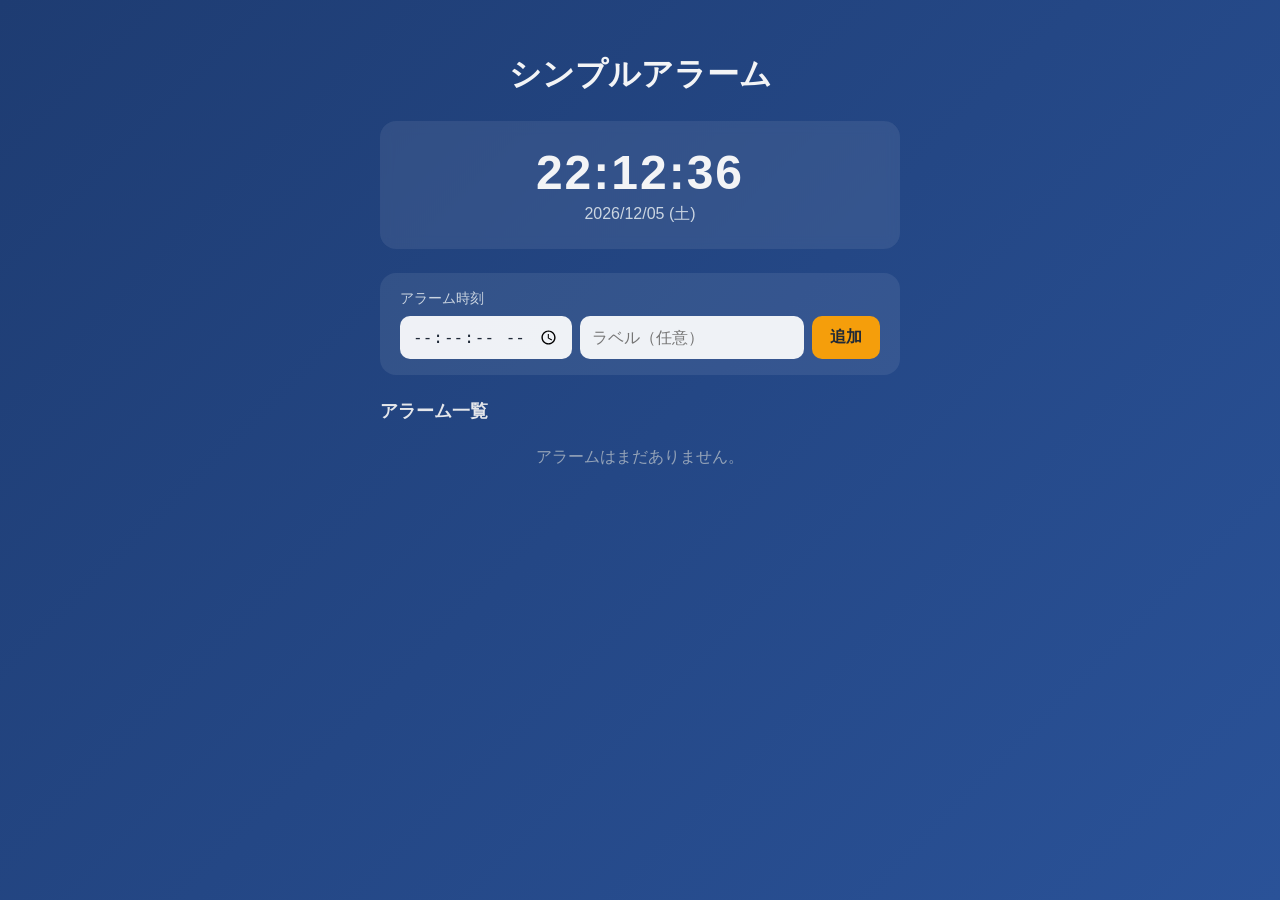
==== index.html @ 5fc0b204 "Add simple browser-based alarm app Vanilla HTML/CSS/JS implementation with current time display, ala" ====
<!DOCTYPE html>
<html lang="ja">
<head>
  <meta charset="UTF-8" />
  <meta name="viewport" content="width=device-width, initial-scale=1.0" />
  <title>シンプルアラーム</title>
  <link rel="stylesheet" href="style.css" />
</head>
<body>
  <main class="container">
    <h1>シンプルアラーム</h1>

    <section class="clock-section">
      <div id="current-time" class="current-time">--:--:--</div>
      <div id="current-date" class="current-date">----/--/--</div>
    </section>

    <section class="form-section">
      <label for="alarm-time">アラーム時刻</label>
      <div class="form-row">
        <input type="time" id="alarm-time" step="1" />
        <input type="text" id="alarm-label" placeholder="ラベル（任意）" maxlength="40" />
        <button id="add-alarm" type="button">追加</button>
      </div>
    </section>

    <section class="list-section">
      <h2>アラーム一覧</h2>
      <ul id="alarm-list" class="alarm-list"></ul>
      <p id="empty-message" class="empty-message">アラームはまだありません。</p>
    </section>

    <div id="ringing-overlay" class="ringing-overlay hidden">
      <div class="ringing-card">
        <h2>⏰ アラーム</h2>
        <p id="ringing-label">時間です</p>
        <button id="stop-ringing" type="button">停止</button>
      </div>
    </div>
  </main>

  <script src="app.js"></script>
</body>
</html>
---- style.css ----
* {
  box-sizing: border-box;
}

body {
  margin: 0;
  font-family: -apple-system, BlinkMacSystemFont, "Segoe UI", "Hiragino Sans",
    "Yu Gothic", sans-serif;
  background: linear-gradient(135deg, #1e3c72 0%, #2a5298 100%);
  min-height: 100vh;
  color: #f3f4f6;
}

.container {
  max-width: 560px;
  margin: 0 auto;
  padding: 32px 20px 80px;
}

h1 {
  text-align: center;
  font-weight: 600;
  margin-bottom: 24px;
}

h2 {
  font-size: 1.1rem;
  margin: 24px 0 12px;
  color: #e5e7eb;
}

.clock-section {
  text-align: center;
  background: rgba(255, 255, 255, 0.08);
  border-radius: 16px;
  padding: 24px;
  margin-bottom: 24px;
  backdrop-filter: blur(6px);
}

.current-time {
  font-size: 3rem;
  font-weight: 700;
  letter-spacing: 2px;
  font-variant-numeric: tabular-nums;
}

.current-date {
  margin-top: 4px;
  color: #cbd5e1;
}

.form-section {
  background: rgba(255, 255, 255, 0.08);
  border-radius: 16px;
  padding: 16px 20px;
}

.form-section label {
  display: block;
  font-size: 0.9rem;
  margin-bottom: 8px;
  color: #cbd5e1;
}

.form-row {
  display: flex;
  flex-wrap: wrap;
  gap: 8px;
}

input[type="time"],
input[type="text"] {
  flex: 1 1 120px;
  padding: 10px 12px;
  border-radius: 10px;
  border: none;
  background: rgba(255, 255, 255, 0.92);
  color: #1f2937;
  font-size: 1rem;
}

button {
  padding: 10px 18px;
  border: none;
  border-radius: 10px;
  background: #f59e0b;
  color: #1f2937;
  font-weight: 700;
  cursor: pointer;
  font-size: 1rem;
  transition: transform 0.05s ease, background 0.15s ease;
}

button:hover {
  background: #fbbf24;
}

button:active {
  transform: scale(0.97);
}

.alarm-list {
  list-style: none;
  padding: 0;
  margin: 0;
  display: flex;
  flex-direction: column;
  gap: 8px;
}

.alarm-item {
  display: flex;
  align-items: center;
  justify-content: space-between;
  padding: 12px 16px;
  background: rgba(255, 255, 255, 0.08);
  border-radius: 12px;
}

.alarm-item.disabled .alarm-time {
  color: #94a3b8;
  text-decoration: line-through;
}

.alarm-item .alarm-time {
  font-size: 1.5rem;
  font-weight: 600;
  font-variant-numeric: tabular-nums;
}

.alarm-item .alarm-label {
  display: block;
  font-size: 0.85rem;
  color: #cbd5e1;
}

.alarm-actions {
  display: flex;
  gap: 8px;
  align-items: center;
}

.toggle {
  appearance: none;
  width: 44px;
  height: 24px;
  background: #475569;
  border-radius: 999px;
  position: relative;
  cursor: pointer;
  transition: background 0.15s ease;
}

.toggle::after {
  content: "";
  position: absolute;
  top: 2px;
  left: 2px;
  width: 20px;
  height: 20px;
  background: #f9fafb;
  border-radius: 50%;
  transition: left 0.15s ease;
}

.toggle:checked {
  background: #22c55e;
}

.toggle:checked::after {
  left: 22px;
}

.delete-btn {
  background: transparent;
  color: #f87171;
  font-size: 1.2rem;
  padding: 4px 8px;
}

.delete-btn:hover {
  background: rgba(248, 113, 113, 0.15);
}

.empty-message {
  text-align: center;
  color: #94a3b8;
  margin-top: 12px;
}

.empty-message.hidden,
.ringing-overlay.hidden {
  display: none;
}

.ringing-overlay {
  position: fixed;
  inset: 0;
  background: rgba(15, 23, 42, 0.7);
  display: flex;
  align-items: center;
  justify-content: center;
  z-index: 10;
}

.ringing-card {
  background: #f8fafc;
  color: #1f2937;
  padding: 32px 40px;
  border-radius: 20px;
  text-align: center;
  animation: shake 0.5s infinite;
  max-width: 320px;
  width: 90%;
}

.ringing-card h2 {
  margin: 0 0 8px;
  color: #1f2937;
  font-size: 1.6rem;
}

.ringing-card p {
  margin: 0 0 20px;
  font-size: 1.1rem;
}

.ringing-card button {
  width: 100%;
  background: #ef4444;
  color: #fff;
}

.ringing-card button:hover {
  background: #f87171;
}

@keyframes shake {
  0%, 100% { transform: translateX(0); }
  25% { transform: translateX(-6px); }
  75% { transform: translateX(6px); }
}
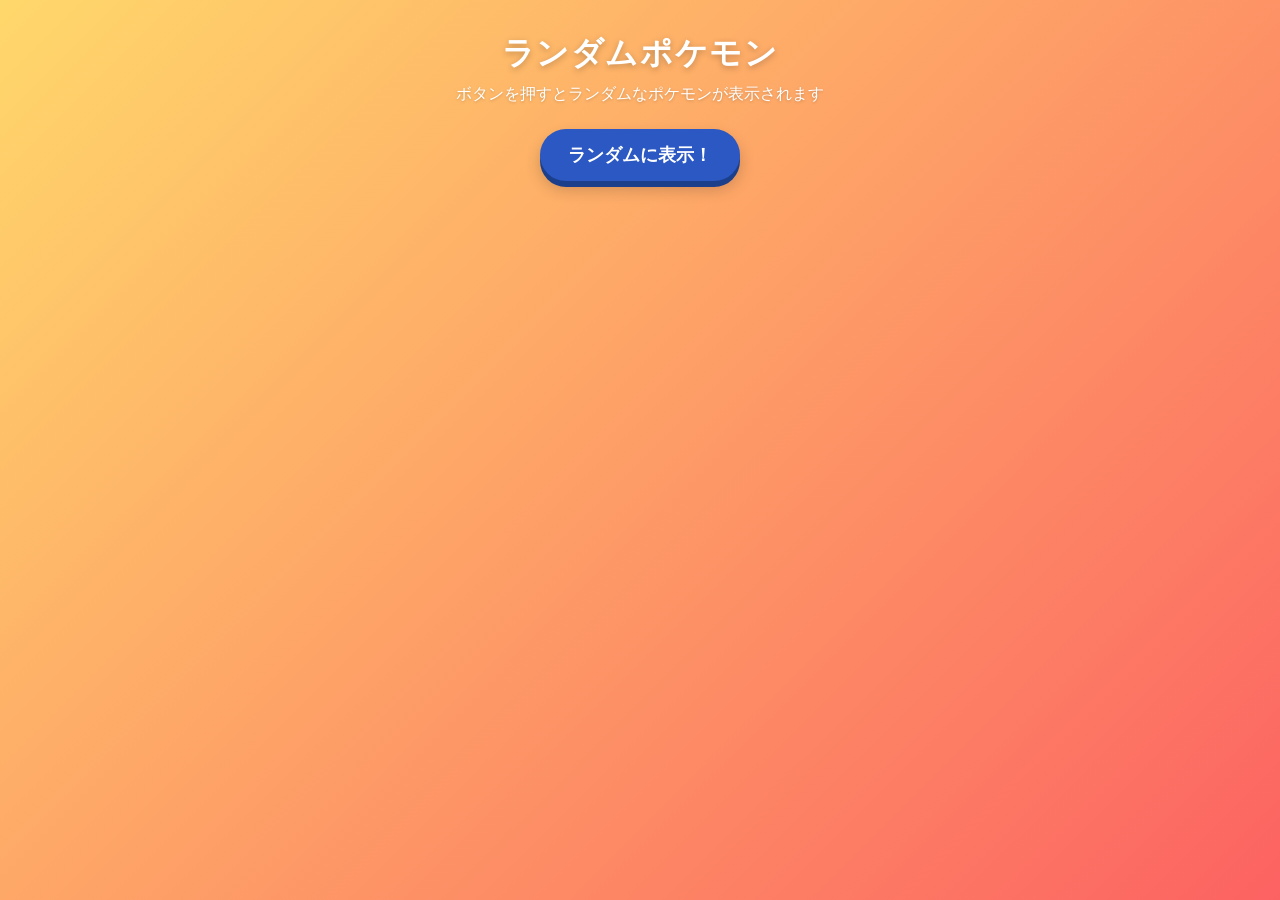
==== commit bbc67644: "ボタンクリックでランダムなポケモンを表示するサイトに変更 PokeAPI を使ってランダムな図鑑番号のポケモンを取得し、画像・名前・ タイプ・身長・体重・とくせいを表示するシンプルな静的サイト。" ====
--- a/index.html
+++ b/index.html
@@ -3,40 +3,43 @@
 <head>
   <meta charset="UTF-8" />
   <meta name="viewport" content="width=device-width, initial-scale=1.0" />
-  <title>シンプルアラーム</title>
+  <title>ランダムポケモン</title>
   <link rel="stylesheet" href="style.css" />
 </head>
 <body>
   <main class="container">
-    <h1>シンプルアラーム</h1>
+    <h1>ランダムポケモン</h1>
+    <p class="subtitle">ボタンを押すとランダムなポケモンが表示されます</p>
 
-    <section class="clock-section">
-      <div id="current-time" class="current-time">--:--:--</div>
-      <div id="current-date" class="current-date">----/--/--</div>
+    <button id="random-btn" type="button" class="random-btn">ランダムに表示！</button>
+
+    <section id="pokemon-card" class="pokemon-card hidden">
+      <div class="pokemon-image-wrap">
+        <img id="pokemon-image" alt="" />
+      </div>
+      <h2 id="pokemon-name" class="pokemon-name"></h2>
+      <p class="pokemon-id">No. <span id="pokemon-id"></span></p>
+
+      <div class="pokemon-types" id="pokemon-types"></div>
+
+      <dl class="pokemon-stats">
+        <div>
+          <dt>身長</dt>
+          <dd><span id="pokemon-height"></span> m</dd>
+        </div>
+        <div>
+          <dt>体重</dt>
+          <dd><span id="pokemon-weight"></span> kg</dd>
+        </div>
+      </dl>
+
+      <section class="pokemon-abilities">
+        <h3>とくせい</h3>
+        <ul id="pokemon-abilities"></ul>
+      </section>
     </section>
 
-    <section class="form-section">
-      <label for="alarm-time">アラーム時刻</label>
-      <div class="form-row">
-        <input type="time" id="alarm-time" step="1" />
-        <input type="text" id="alarm-label" placeholder="ラベル（任意）" maxlength="40" />
-        <button id="add-alarm" type="button">追加</button>
-      </div>
-    </section>
-
-    <section class="list-section">
-      <h2>アラーム一覧</h2>
-      <ul id="alarm-list" class="alarm-list"></ul>
-      <p id="empty-message" class="empty-message">アラームはまだありません。</p>
-    </section>
-
-    <div id="ringing-overlay" class="ringing-overlay hidden">
-      <div class="ringing-card">
-        <h2>⏰ アラーム</h2>
-        <p id="ringing-label">時間です</p>
-        <button id="stop-ringing" type="button">停止</button>
-      </div>
-    </div>
+    <p id="status" class="status" role="status" aria-live="polite"></p>
   </main>
 
   <script src="app.js"></script>
--- a/style.css
+++ b/style.css
@@ -5,239 +5,202 @@
 body {
   margin: 0;
   font-family: -apple-system, BlinkMacSystemFont, "Segoe UI", "Hiragino Sans",
-    "Yu Gothic", sans-serif;
-  background: linear-gradient(135deg, #1e3c72 0%, #2a5298 100%);
+    "Hiragino Kaku Gothic ProN", "Noto Sans JP", Meiryo, sans-serif;
+  background: linear-gradient(135deg, #ffd86b 0%, #fc6262 100%);
   min-height: 100vh;
-  color: #f3f4f6;
+  color: #2b2b2b;
 }
 
 .container {
-  max-width: 560px;
+  max-width: 480px;
   margin: 0 auto;
-  padding: 32px 20px 80px;
+  padding: 32px 16px 48px;
+  text-align: center;
 }
 
 h1 {
+  margin: 0 0 8px;
+  font-size: 2rem;
+  letter-spacing: 0.05em;
+  color: #fff;
+  text-shadow: 0 2px 6px rgba(0, 0, 0, 0.25);
+}
+
+.subtitle {
+  margin: 0 0 24px;
+  color: #fff;
+  text-shadow: 0 1px 3px rgba(0, 0, 0, 0.2);
+}
+
+.random-btn {
+  appearance: none;
+  border: none;
+  background: #2b58c2;
+  color: #fff;
+  font-size: 1.1rem;
+  font-weight: bold;
+  padding: 14px 28px;
+  border-radius: 999px;
+  cursor: pointer;
+  box-shadow: 0 6px 0 #1c3f8c, 0 8px 16px rgba(0, 0, 0, 0.2);
+  transition: transform 0.05s ease, box-shadow 0.05s ease;
+}
+
+.random-btn:hover {
+  background: #3568d6;
+}
+
+.random-btn:active {
+  transform: translateY(4px);
+  box-shadow: 0 2px 0 #1c3f8c, 0 4px 8px rgba(0, 0, 0, 0.2);
+}
+
+.random-btn:disabled {
+  opacity: 0.6;
+  cursor: not-allowed;
+}
+
+.pokemon-card {
+  margin: 28px auto 0;
+  background: #fff;
+  border-radius: 20px;
+  padding: 24px 20px;
+  box-shadow: 0 12px 28px rgba(0, 0, 0, 0.18);
   text-align: center;
-  font-weight: 600;
-  margin-bottom: 24px;
-}
-
-h2 {
+  animation: fade-in 0.3s ease;
+}
+
+.pokemon-card.hidden {
+  display: none;
+}
+
+@keyframes fade-in {
+  from {
+    opacity: 0;
+    transform: translateY(12px);
+  }
+  to {
+    opacity: 1;
+    transform: translateY(0);
+  }
+}
+
+.pokemon-image-wrap {
+  width: 100%;
+  display: flex;
+  justify-content: center;
+  background: radial-gradient(circle at center, #f7f7f7 0%, #e2e2e2 100%);
+  border-radius: 16px;
+  padding: 12px;
+}
+
+.pokemon-image-wrap img {
+  width: 200px;
+  height: 200px;
+  object-fit: contain;
+}
+
+.pokemon-name {
+  margin: 16px 0 4px;
+  font-size: 1.6rem;
+  text-transform: capitalize;
+}
+
+.pokemon-id {
+  margin: 0 0 12px;
+  color: #888;
+  font-weight: bold;
+  letter-spacing: 0.05em;
+}
+
+.pokemon-types {
+  display: flex;
+  justify-content: center;
+  gap: 8px;
+  flex-wrap: wrap;
+  margin-bottom: 16px;
+}
+
+.type-badge {
+  display: inline-block;
+  padding: 4px 12px;
+  border-radius: 999px;
+  color: #fff;
+  font-size: 0.85rem;
+  font-weight: bold;
+  text-transform: capitalize;
+  text-shadow: 0 1px 1px rgba(0, 0, 0, 0.2);
+}
+
+.pokemon-stats {
+  display: flex;
+  justify-content: center;
+  gap: 24px;
+  margin: 0 0 16px;
+}
+
+.pokemon-stats div {
+  text-align: center;
+}
+
+.pokemon-stats dt {
+  font-size: 0.85rem;
+  color: #888;
+}
+
+.pokemon-stats dd {
+  margin: 4px 0 0;
   font-size: 1.1rem;
-  margin: 24px 0 12px;
-  color: #e5e7eb;
-}
-
-.clock-section {
-  text-align: center;
-  background: rgba(255, 255, 255, 0.08);
-  border-radius: 16px;
-  padding: 24px;
-  margin-bottom: 24px;
-  backdrop-filter: blur(6px);
-}
-
-.current-time {
-  font-size: 3rem;
-  font-weight: 700;
-  letter-spacing: 2px;
-  font-variant-numeric: tabular-nums;
-}
-
-.current-date {
-  margin-top: 4px;
-  color: #cbd5e1;
-}
-
-.form-section {
-  background: rgba(255, 255, 255, 0.08);
-  border-radius: 16px;
-  padding: 16px 20px;
-}
-
-.form-section label {
-  display: block;
-  font-size: 0.9rem;
-  margin-bottom: 8px;
-  color: #cbd5e1;
-}
-
-.form-row {
-  display: flex;
-  flex-wrap: wrap;
-  gap: 8px;
-}
-
-input[type="time"],
-input[type="text"] {
-  flex: 1 1 120px;
-  padding: 10px 12px;
-  border-radius: 10px;
-  border: none;
-  background: rgba(255, 255, 255, 0.92);
-  color: #1f2937;
+  font-weight: bold;
+}
+
+.pokemon-abilities h3 {
+  margin: 8px 0;
   font-size: 1rem;
-}
-
-button {
-  padding: 10px 18px;
-  border: none;
-  border-radius: 10px;
-  background: #f59e0b;
-  color: #1f2937;
-  font-weight: 700;
-  cursor: pointer;
-  font-size: 1rem;
-  transition: transform 0.05s ease, background 0.15s ease;
-}
-
-button:hover {
-  background: #fbbf24;
-}
-
-button:active {
-  transform: scale(0.97);
-}
-
-.alarm-list {
+  color: #555;
+}
+
+.pokemon-abilities ul {
   list-style: none;
   padding: 0;
   margin: 0;
   display: flex;
-  flex-direction: column;
+  justify-content: center;
   gap: 8px;
-}
-
-.alarm-item {
-  display: flex;
-  align-items: center;
-  justify-content: space-between;
-  padding: 12px 16px;
-  background: rgba(255, 255, 255, 0.08);
-  border-radius: 12px;
-}
-
-.alarm-item.disabled .alarm-time {
-  color: #94a3b8;
-  text-decoration: line-through;
-}
-
-.alarm-item .alarm-time {
-  font-size: 1.5rem;
-  font-weight: 600;
-  font-variant-numeric: tabular-nums;
-}
-
-.alarm-item .alarm-label {
-  display: block;
-  font-size: 0.85rem;
-  color: #cbd5e1;
-}
-
-.alarm-actions {
-  display: flex;
-  gap: 8px;
-  align-items: center;
-}
-
-.toggle {
-  appearance: none;
-  width: 44px;
-  height: 24px;
-  background: #475569;
+  flex-wrap: wrap;
+}
+
+.pokemon-abilities li {
+  background: #eef2ff;
+  color: #2b58c2;
+  padding: 4px 12px;
   border-radius: 999px;
-  position: relative;
-  cursor: pointer;
-  transition: background 0.15s ease;
-}
-
-.toggle::after {
-  content: "";
-  position: absolute;
-  top: 2px;
-  left: 2px;
-  width: 20px;
-  height: 20px;
-  background: #f9fafb;
-  border-radius: 50%;
-  transition: left 0.15s ease;
-}
-
-.toggle:checked {
-  background: #22c55e;
-}
-
-.toggle:checked::after {
-  left: 22px;
-}
-
-.delete-btn {
-  background: transparent;
-  color: #f87171;
-  font-size: 1.2rem;
-  padding: 4px 8px;
-}
-
-.delete-btn:hover {
-  background: rgba(248, 113, 113, 0.15);
-}
-
-.empty-message {
-  text-align: center;
-  color: #94a3b8;
-  margin-top: 12px;
-}
-
-.empty-message.hidden,
-.ringing-overlay.hidden {
-  display: none;
-}
-
-.ringing-overlay {
-  position: fixed;
-  inset: 0;
-  background: rgba(15, 23, 42, 0.7);
-  display: flex;
-  align-items: center;
-  justify-content: center;
-  z-index: 10;
-}
-
-.ringing-card {
-  background: #f8fafc;
-  color: #1f2937;
-  padding: 32px 40px;
-  border-radius: 20px;
-  text-align: center;
-  animation: shake 0.5s infinite;
-  max-width: 320px;
-  width: 90%;
-}
-
-.ringing-card h2 {
-  margin: 0 0 8px;
-  color: #1f2937;
-  font-size: 1.6rem;
-}
-
-.ringing-card p {
-  margin: 0 0 20px;
-  font-size: 1.1rem;
-}
-
-.ringing-card button {
-  width: 100%;
-  background: #ef4444;
-  color: #fff;
-}
-
-.ringing-card button:hover {
-  background: #f87171;
-}
-
-@keyframes shake {
-  0%, 100% { transform: translateX(0); }
-  25% { transform: translateX(-6px); }
-  75% { transform: translateX(6px); }
-}
+  font-size: 0.9rem;
+  text-transform: capitalize;
+}
+
+.status {
+  margin-top: 16px;
+  min-height: 1.2em;
+  color: #fff;
+  text-shadow: 0 1px 2px rgba(0, 0, 0, 0.2);
+}
+
+.type-normal { background: #a8a878; }
+.type-fire { background: #f08030; }
+.type-water { background: #6890f0; }
+.type-electric { background: #f8d030; color: #4b3a00; text-shadow: none; }
+.type-grass { background: #78c850; }
+.type-ice { background: #98d8d8; color: #2b2b2b; text-shadow: none; }
+.type-fighting { background: #c03028; }
+.type-poison { background: #a040a0; }
+.type-ground { background: #e0c068; }
+.type-flying { background: #a890f0; }
+.type-psychic { background: #f85888; }
+.type-bug { background: #a8b820; }
+.type-rock { background: #b8a038; }
+.type-ghost { background: #705898; }
+.type-dragon { background: #7038f8; }
+.type-dark { background: #705848; }
+.type-steel { background: #b8b8d0; color: #2b2b2b; text-shadow: none; }
+.type-fairy { background: #ee99ac; }
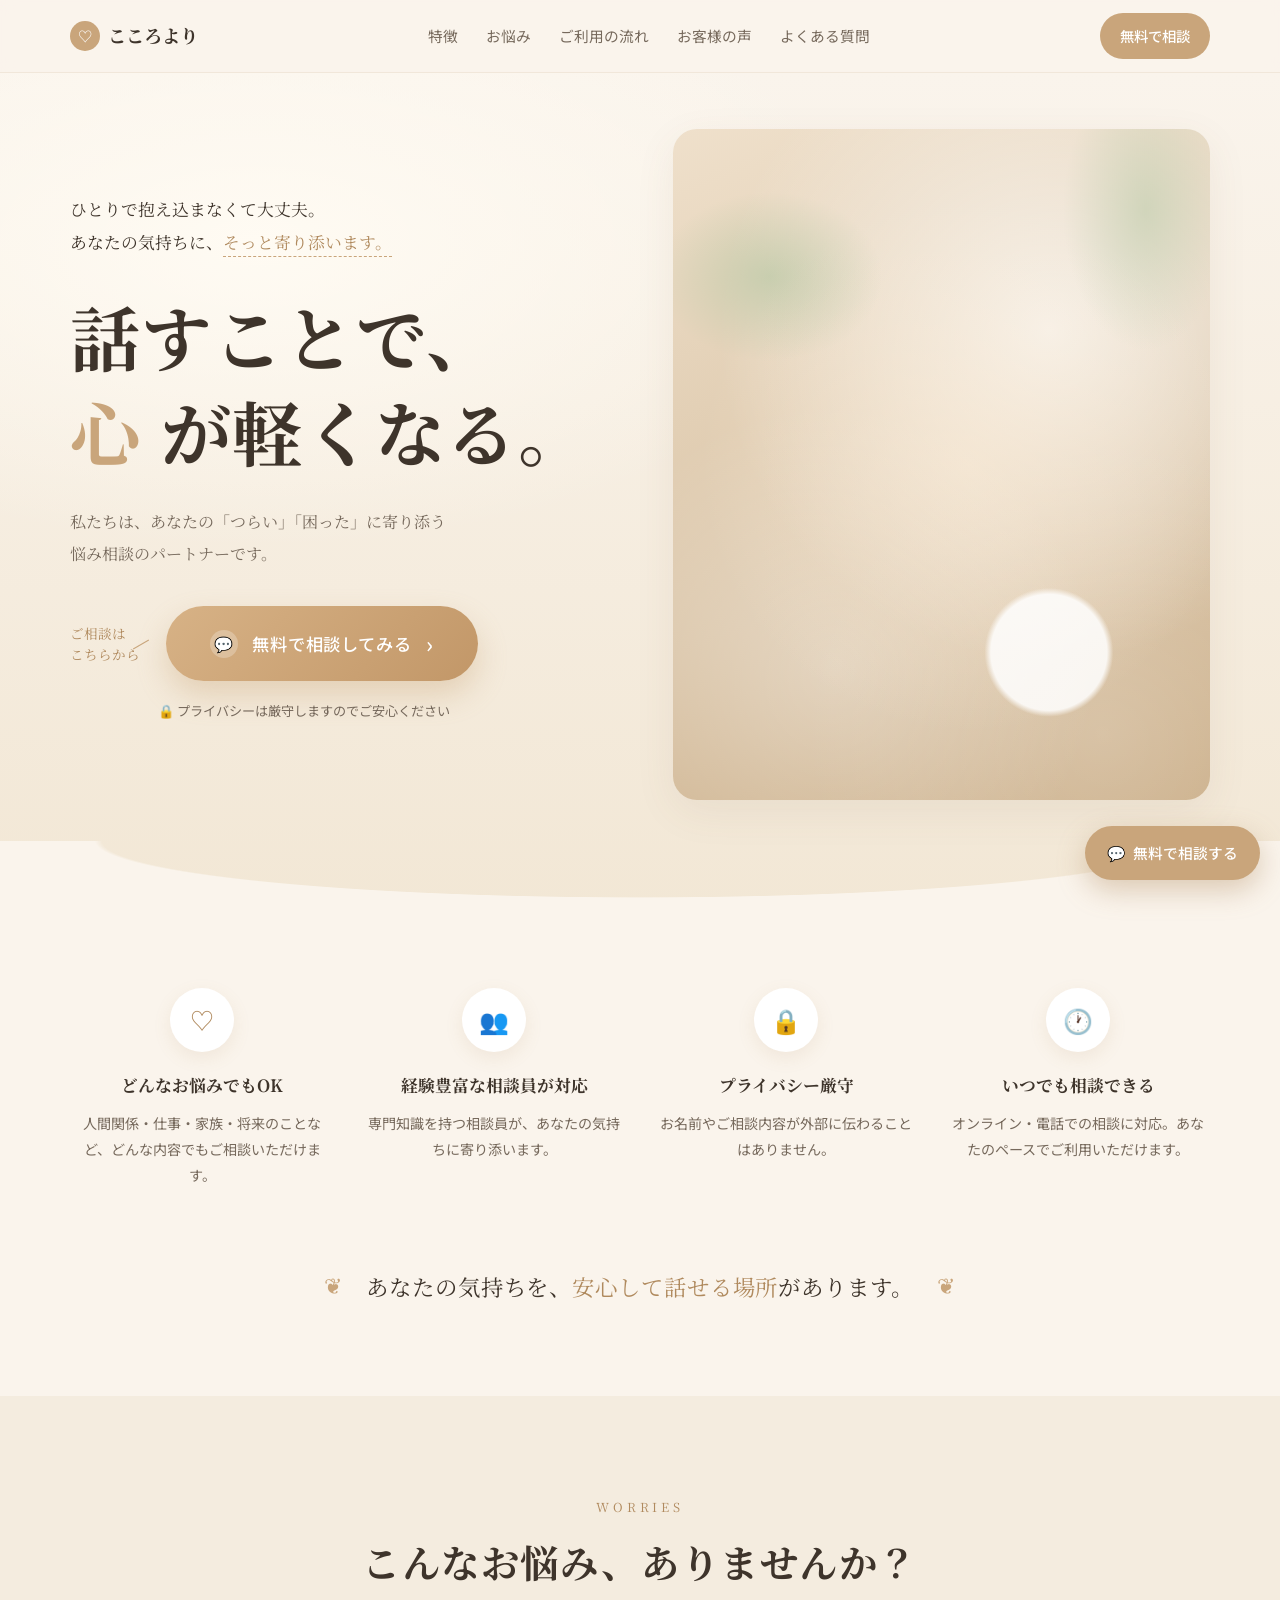
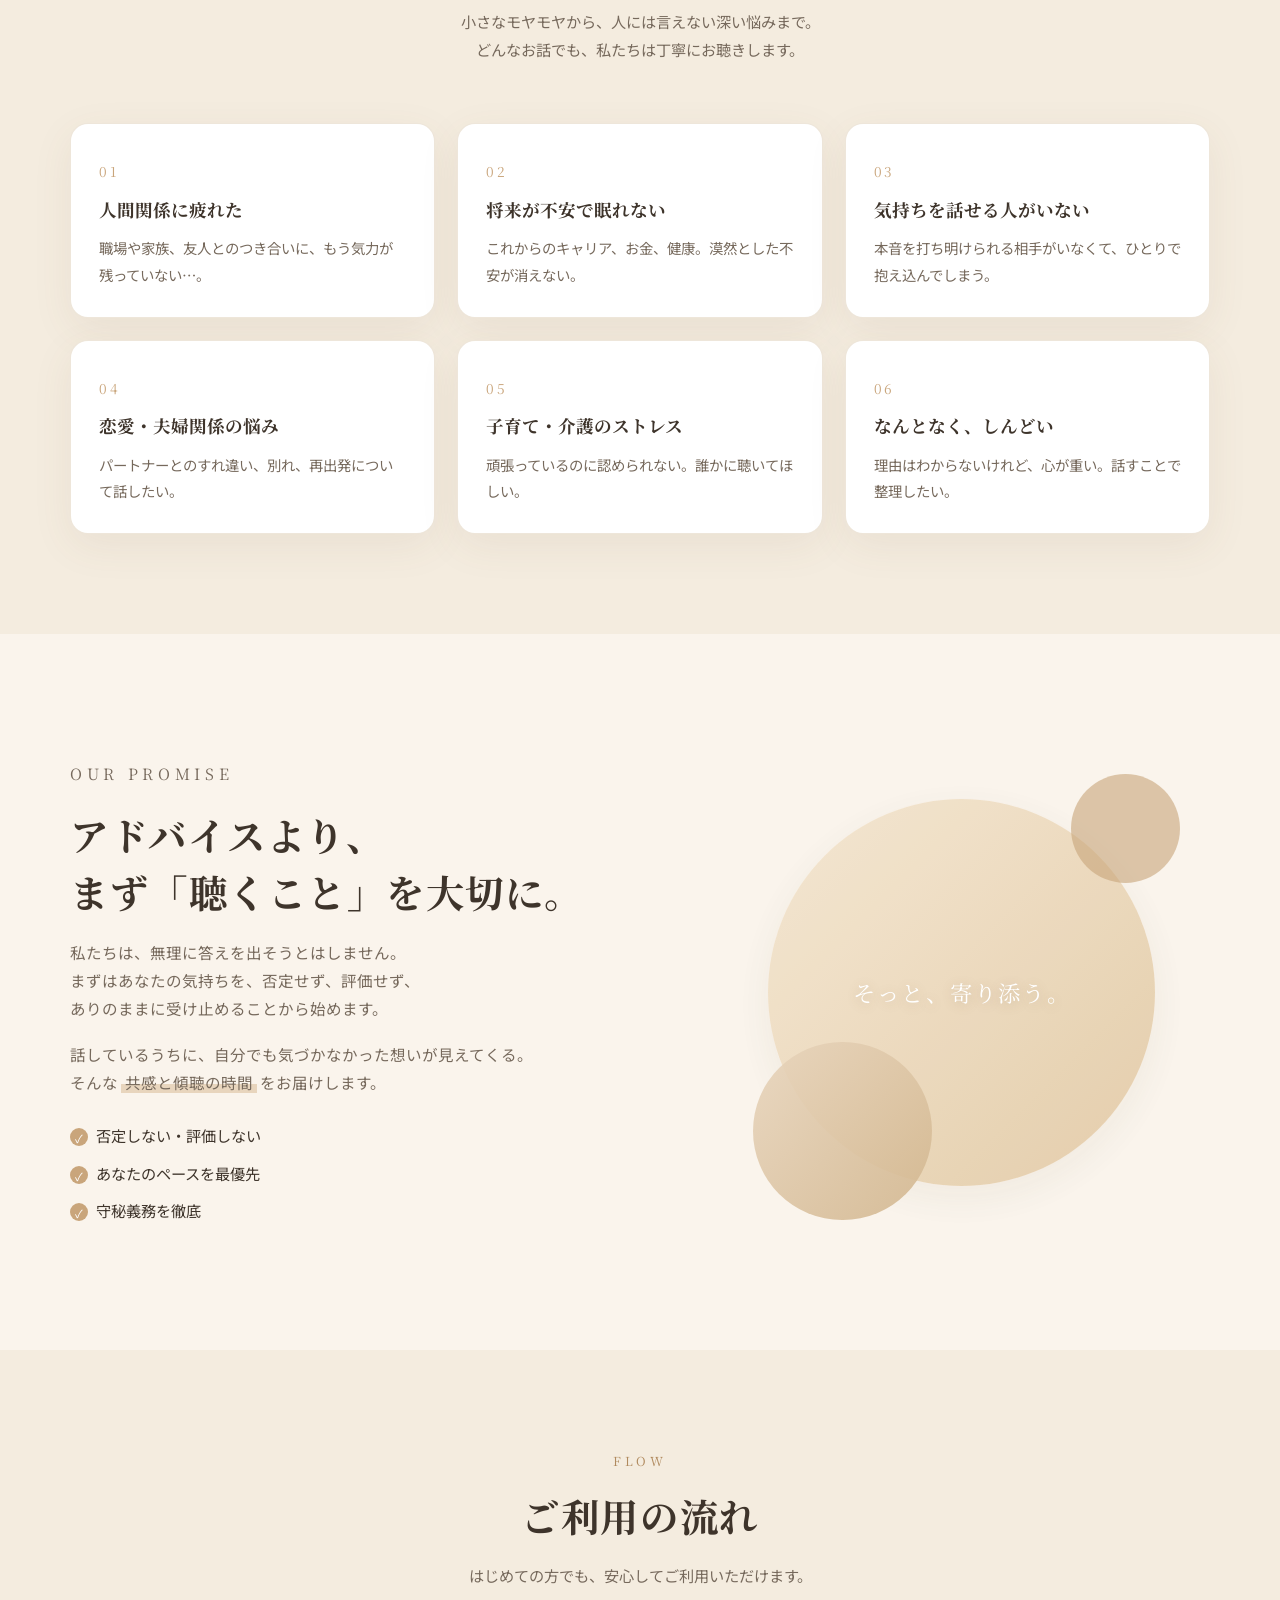
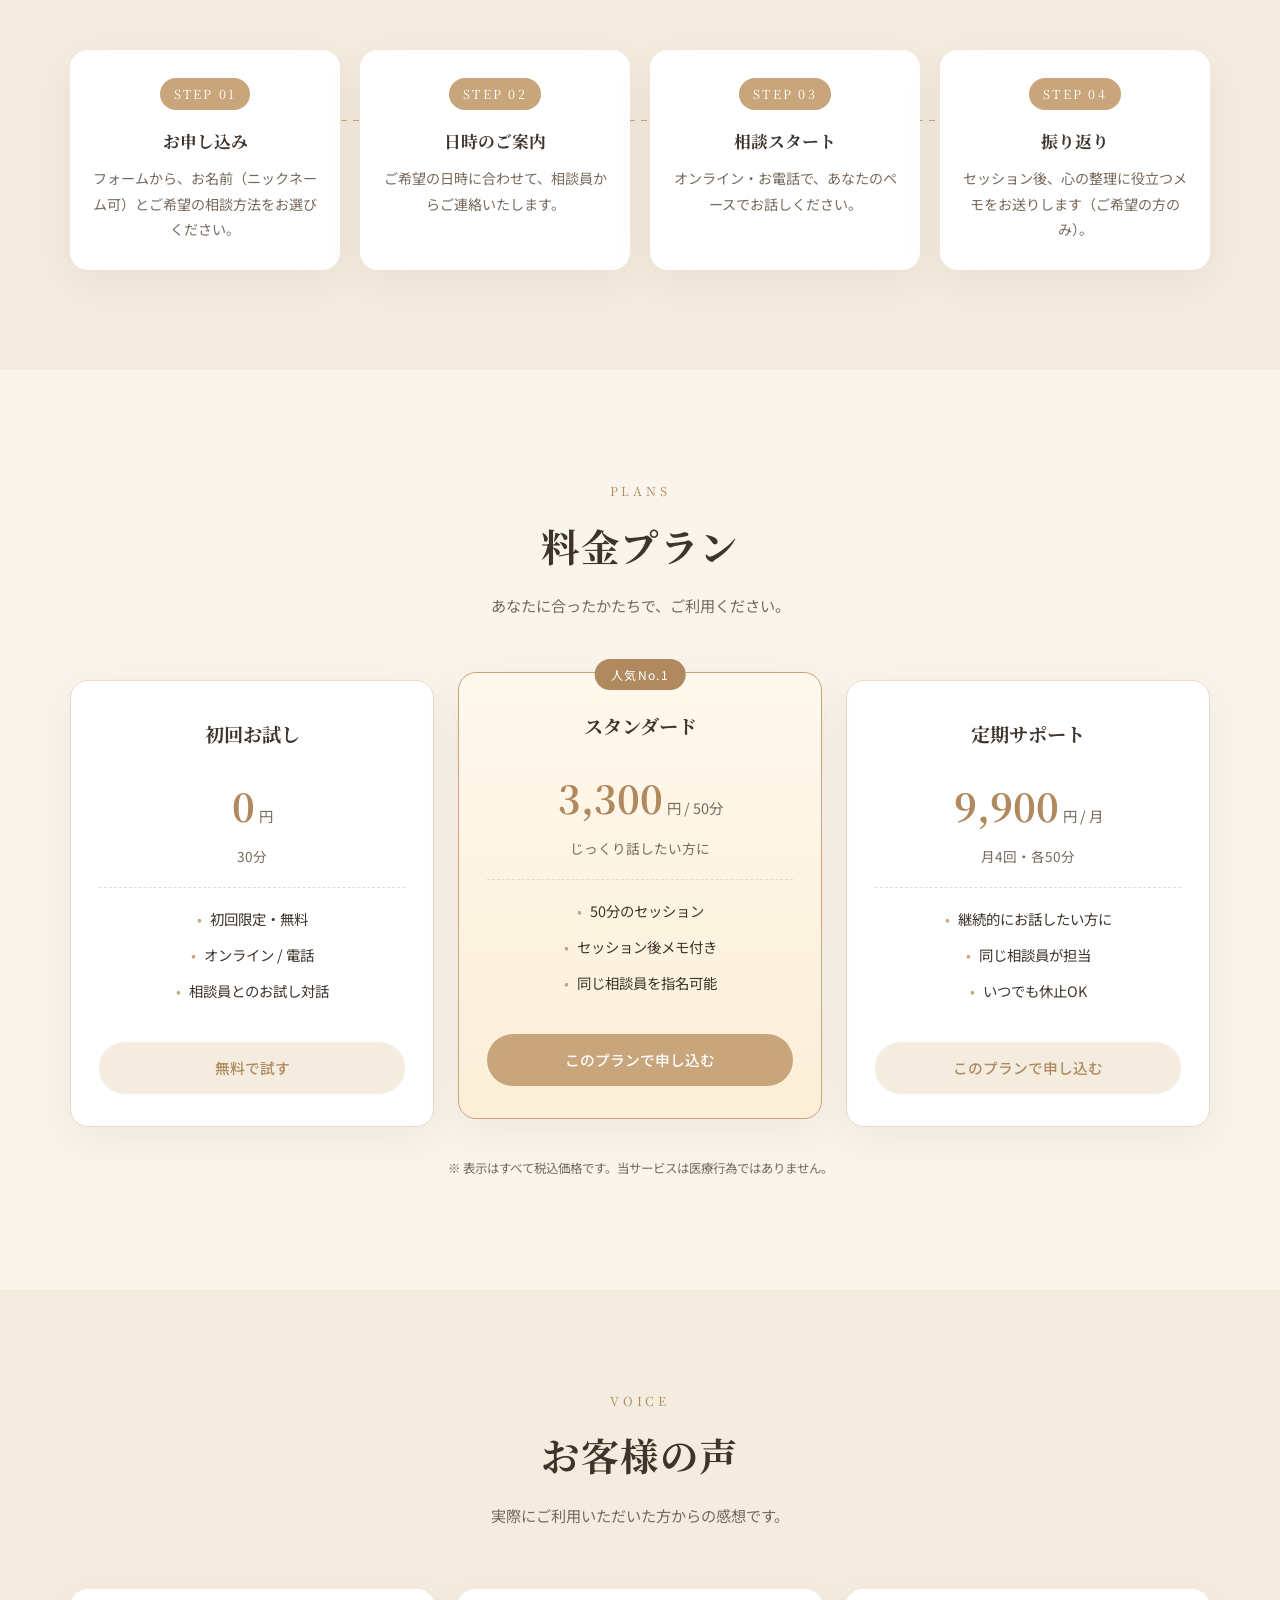
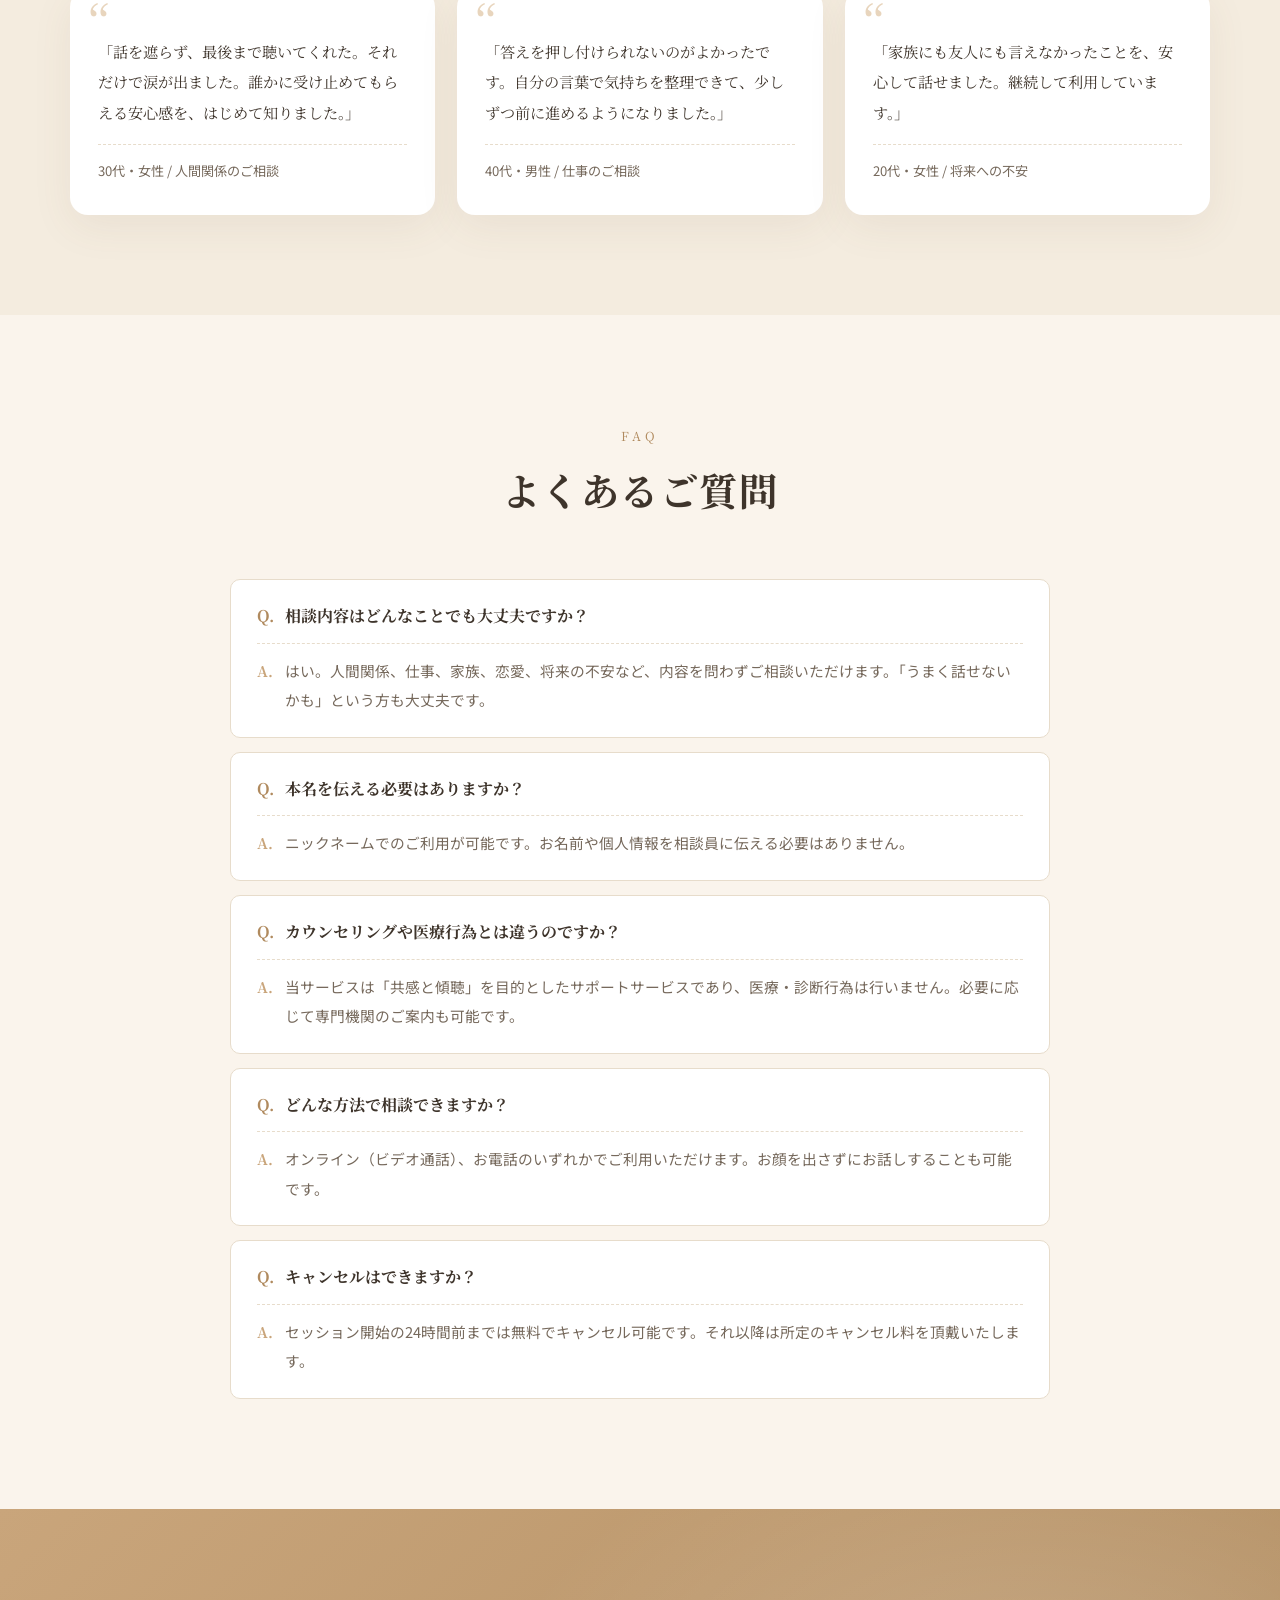
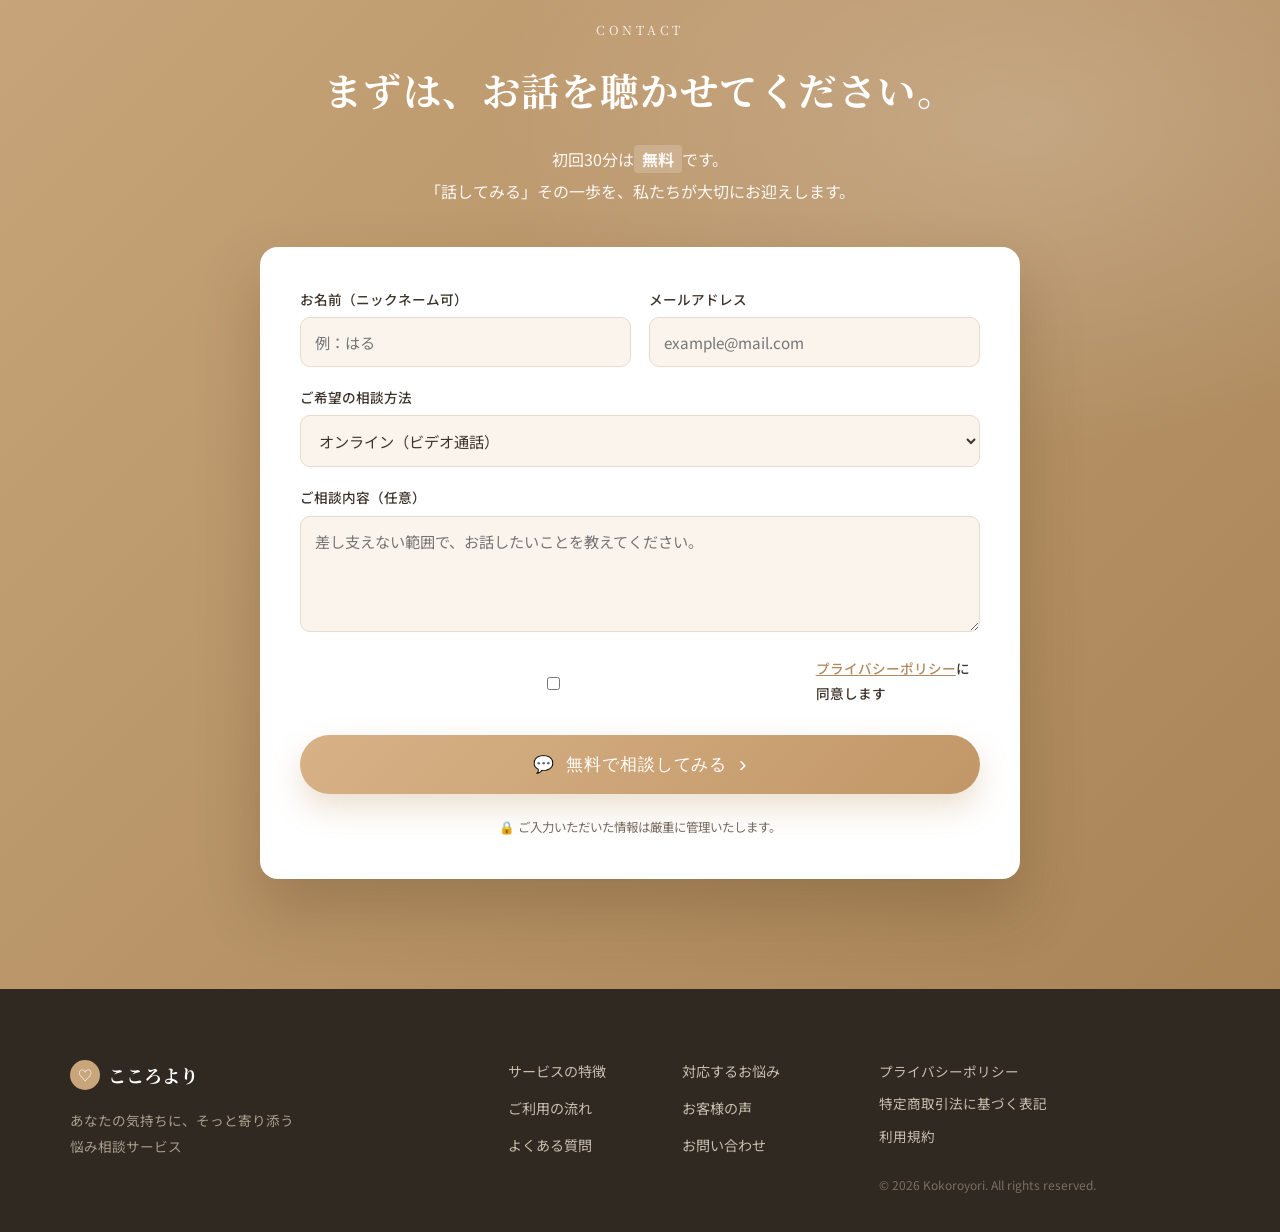
==== commit 58d4fad0: "feat: 悩み相談サービスのLP「こころより」を追加 提供画像のヒーロービジュアルとトーンに合わせ、共感と傾聴を提供する 悩み相談サービスのランディングページを実装。ヒーロー、特徴、お悩み、 約束、" ====
--- a/index.html
+++ b/index.html
@@ -3,45 +3,399 @@
 <head>
   <meta charset="UTF-8" />
   <meta name="viewport" content="width=device-width, initial-scale=1.0" />
-  <title>ランダムポケモン</title>
+  <meta name="description" content="ひとりで抱え込まなくて大丈夫。経験豊富な相談員が、あなたの気持ちにそっと寄り添う悩み相談サービスです。初回無料・プライバシー厳守。" />
+  <title>こころより | 話すことで、心が軽くなる｜悩み相談サービス</title>
+  <link rel="preconnect" href="https://fonts.googleapis.com" />
+  <link rel="preconnect" href="https://fonts.gstatic.com" crossorigin />
+  <link href="https://fonts.googleapis.com/css2?family=Noto+Sans+JP:wght@400;500;700&family=Noto+Serif+JP:wght@400;500;700&display=swap" rel="stylesheet" />
   <link rel="stylesheet" href="style.css" />
 </head>
 <body>
-  <main class="container">
-    <h1>ランダムポケモン</h1>
-    <p class="subtitle">ボタンを押すとランダムなポケモンが表示されます</p>
-
-    <button id="random-btn" type="button" class="random-btn">ランダムに表示！</button>
-
-    <section id="pokemon-card" class="pokemon-card hidden">
-      <div class="pokemon-image-wrap">
-        <img id="pokemon-image" alt="" />
-      </div>
-      <h2 id="pokemon-name" class="pokemon-name"></h2>
-      <p class="pokemon-id">No. <span id="pokemon-id"></span></p>
-
-      <div class="pokemon-types" id="pokemon-types"></div>
-
-      <dl class="pokemon-stats">
-        <div>
-          <dt>身長</dt>
-          <dd><span id="pokemon-height"></span> m</dd>
-        </div>
-        <div>
-          <dt>体重</dt>
-          <dd><span id="pokemon-weight"></span> kg</dd>
-        </div>
-      </dl>
-
-      <section class="pokemon-abilities">
-        <h3>とくせい</h3>
-        <ul id="pokemon-abilities"></ul>
-      </section>
-    </section>
-
-    <p id="status" class="status" role="status" aria-live="polite"></p>
+
+  <header class="site-header">
+    <div class="container header-inner">
+      <a href="#top" class="logo">
+        <span class="logo-mark">♡</span>
+        <span class="logo-text">こころより</span>
+      </a>
+      <nav class="nav">
+        <a href="#features">特徴</a>
+        <a href="#worries">お悩み</a>
+        <a href="#flow">ご利用の流れ</a>
+        <a href="#voice">お客様の声</a>
+        <a href="#faq">よくある質問</a>
+      </nav>
+      <a href="#contact" class="header-cta">無料で相談</a>
+    </div>
+  </header>
+
+  <main id="top">
+
+    <!-- HERO -->
+    <section class="hero">
+      <div class="hero-inner container">
+        <div class="hero-text">
+          <p class="hero-lead">
+            ひとりで抱え込まなくて大丈夫。<br />
+            あなたの気持ちに、<span class="lead-accent">そっと寄り添います。</span>
+          </p>
+          <h1 class="hero-title">
+            話すことで、<br />
+            <span class="title-accent">心</span> が軽くなる。
+          </h1>
+          <p class="hero-desc">
+            私たちは、あなたの「つらい」「困った」に寄り添う<br />
+            悩み相談のパートナーです。
+          </p>
+
+          <div class="hero-cta">
+            <span class="cta-label">ご相談は<br />こちらから</span>
+            <a href="#contact" class="cta-button">
+              <span class="cta-icon" aria-hidden="true">💬</span>
+              無料で相談してみる
+              <span class="cta-arrow" aria-hidden="true">›</span>
+            </a>
+          </div>
+          <p class="hero-note"><span aria-hidden="true">🔒</span> プライバシーは厳守しますのでご安心ください</p>
+        </div>
+
+        <div class="hero-image" aria-hidden="true">
+          <div class="hero-image-inner"></div>
+        </div>
+      </div>
+      <div class="hero-wave" aria-hidden="true"></div>
+    </section>
+
+    <!-- FEATURES -->
+    <section class="features" id="features">
+      <div class="container">
+        <ul class="feature-list">
+          <li class="feature-card">
+            <div class="feature-icon">♡</div>
+            <h3>どんなお悩みでもOK</h3>
+            <p>人間関係・仕事・家族・将来のことなど、どんな内容でもご相談いただけます。</p>
+          </li>
+          <li class="feature-card">
+            <div class="feature-icon">👥</div>
+            <h3>経験豊富な相談員が対応</h3>
+            <p>専門知識を持つ相談員が、あなたの気持ちに寄り添います。</p>
+          </li>
+          <li class="feature-card">
+            <div class="feature-icon">🔒</div>
+            <h3>プライバシー厳守</h3>
+            <p>お名前やご相談内容が外部に伝わることはありません。</p>
+          </li>
+          <li class="feature-card">
+            <div class="feature-icon">🕐</div>
+            <h3>いつでも相談できる</h3>
+            <p>オンライン・電話での相談に対応。あなたのペースでご利用いただけます。</p>
+          </li>
+        </ul>
+
+        <p class="features-tagline">
+          <span class="leaf left" aria-hidden="true">❦</span>
+          あなたの気持ちを、<span class="tagline-accent">安心して話せる場所</span>があります。
+          <span class="leaf right" aria-hidden="true">❦</span>
+        </p>
+      </div>
+    </section>
+
+    <!-- WORRIES -->
+    <section class="worries" id="worries">
+      <div class="container">
+        <div class="section-head">
+          <p class="section-eyebrow">Worries</p>
+          <h2 class="section-title">こんなお悩み、<br class="sp-only" />ありませんか？</h2>
+          <p class="section-desc">小さなモヤモヤから、人には言えない深い悩みまで。<br />どんなお話でも、私たちは丁寧にお聴きします。</p>
+        </div>
+
+        <ul class="worries-list">
+          <li>
+            <span class="worries-num">01</span>
+            <h3>人間関係に疲れた</h3>
+            <p>職場や家族、友人とのつき合いに、もう気力が残っていない…。</p>
+          </li>
+          <li>
+            <span class="worries-num">02</span>
+            <h3>将来が不安で眠れない</h3>
+            <p>これからのキャリア、お金、健康。漠然とした不安が消えない。</p>
+          </li>
+          <li>
+            <span class="worries-num">03</span>
+            <h3>気持ちを話せる人がいない</h3>
+            <p>本音を打ち明けられる相手がいなくて、ひとりで抱え込んでしまう。</p>
+          </li>
+          <li>
+            <span class="worries-num">04</span>
+            <h3>恋愛・夫婦関係の悩み</h3>
+            <p>パートナーとのすれ違い、別れ、再出発について話したい。</p>
+          </li>
+          <li>
+            <span class="worries-num">05</span>
+            <h3>子育て・介護のストレス</h3>
+            <p>頑張っているのに認められない。誰かに聴いてほしい。</p>
+          </li>
+          <li>
+            <span class="worries-num">06</span>
+            <h3>なんとなく、しんどい</h3>
+            <p>理由はわからないけれど、心が重い。話すことで整理したい。</p>
+          </li>
+        </ul>
+      </div>
+    </section>
+
+    <!-- PROMISE / EMPATHY -->
+    <section class="promise">
+      <div class="container promise-inner">
+        <div class="promise-text">
+          <p class="section-eyebrow">Our Promise</p>
+          <h2 class="section-title">アドバイスより、<br />まず「聴くこと」を大切に。</h2>
+          <p>
+            私たちは、無理に答えを出そうとはしません。<br />
+            まずはあなたの気持ちを、否定せず、評価せず、<br />
+            ありのままに受け止めることから始めます。
+          </p>
+          <p>
+            話しているうちに、自分でも気づかなかった想いが見えてくる。<br />
+            そんな <em>共感と傾聴の時間</em> をお届けします。
+          </p>
+          <ul class="promise-points">
+            <li>否定しない・評価しない</li>
+            <li>あなたのペースを最優先</li>
+            <li>守秘義務を徹底</li>
+          </ul>
+        </div>
+        <div class="promise-visual" aria-hidden="true">
+          <div class="promise-circle big"></div>
+          <div class="promise-circle mid"></div>
+          <div class="promise-circle sm"></div>
+          <span class="promise-quote">そっと、寄り添う。</span>
+        </div>
+      </div>
+    </section>
+
+    <!-- FLOW -->
+    <section class="flow" id="flow">
+      <div class="container">
+        <div class="section-head">
+          <p class="section-eyebrow">Flow</p>
+          <h2 class="section-title">ご利用の流れ</h2>
+          <p class="section-desc">はじめての方でも、安心してご利用いただけます。</p>
+        </div>
+        <ol class="flow-list">
+          <li>
+            <div class="flow-step">STEP 01</div>
+            <h3>お申し込み</h3>
+            <p>フォームから、お名前（ニックネーム可）とご希望の相談方法をお選びください。</p>
+          </li>
+          <li>
+            <div class="flow-step">STEP 02</div>
+            <h3>日時のご案内</h3>
+            <p>ご希望の日時に合わせて、相談員からご連絡いたします。</p>
+          </li>
+          <li>
+            <div class="flow-step">STEP 03</div>
+            <h3>相談スタート</h3>
+            <p>オンライン・お電話で、あなたのペースでお話しください。</p>
+          </li>
+          <li>
+            <div class="flow-step">STEP 04</div>
+            <h3>振り返り</h3>
+            <p>セッション後、心の整理に役立つメモをお送りします（ご希望の方のみ）。</p>
+          </li>
+        </ol>
+      </div>
+    </section>
+
+    <!-- PRICING -->
+    <section class="pricing">
+      <div class="container">
+        <div class="section-head">
+          <p class="section-eyebrow">Plans</p>
+          <h2 class="section-title">料金プラン</h2>
+          <p class="section-desc">あなたに合ったかたちで、ご利用ください。</p>
+        </div>
+        <div class="plan-grid">
+          <article class="plan">
+            <h3>初回お試し</h3>
+            <p class="plan-price"><span class="price-num">0</span><span class="price-unit">円</span></p>
+            <p class="plan-desc">30分</p>
+            <ul>
+              <li>初回限定・無料</li>
+              <li>オンライン / 電話</li>
+              <li>相談員とのお試し対話</li>
+            </ul>
+            <a href="#contact" class="plan-cta">無料で試す</a>
+          </article>
+
+          <article class="plan plan-featured">
+            <p class="plan-badge">人気No.1</p>
+            <h3>スタンダード</h3>
+            <p class="plan-price"><span class="price-num">3,300</span><span class="price-unit">円 / 50分</span></p>
+            <p class="plan-desc">じっくり話したい方に</p>
+            <ul>
+              <li>50分のセッション</li>
+              <li>セッション後メモ付き</li>
+              <li>同じ相談員を指名可能</li>
+            </ul>
+            <a href="#contact" class="plan-cta">このプランで申し込む</a>
+          </article>
+
+          <article class="plan">
+            <h3>定期サポート</h3>
+            <p class="plan-price"><span class="price-num">9,900</span><span class="price-unit">円 / 月</span></p>
+            <p class="plan-desc">月4回・各50分</p>
+            <ul>
+              <li>継続的にお話したい方に</li>
+              <li>同じ相談員が担当</li>
+              <li>いつでも休止OK</li>
+            </ul>
+            <a href="#contact" class="plan-cta">このプランで申し込む</a>
+          </article>
+        </div>
+        <p class="pricing-note">※ 表示はすべて税込価格です。当サービスは医療行為ではありません。</p>
+      </div>
+    </section>
+
+    <!-- VOICE -->
+    <section class="voice" id="voice">
+      <div class="container">
+        <div class="section-head">
+          <p class="section-eyebrow">Voice</p>
+          <h2 class="section-title">お客様の声</h2>
+          <p class="section-desc">実際にご利用いただいた方からの感想です。</p>
+        </div>
+        <div class="voice-grid">
+          <figure class="voice-card">
+            <blockquote>
+              「話を遮らず、最後まで聴いてくれた。それだけで涙が出ました。誰かに受け止めてもらえる安心感を、はじめて知りました。」
+            </blockquote>
+            <figcaption>30代・女性 / 人間関係のご相談</figcaption>
+          </figure>
+          <figure class="voice-card">
+            <blockquote>
+              「答えを押し付けられないのがよかったです。自分の言葉で気持ちを整理できて、少しずつ前に進めるようになりました。」
+            </blockquote>
+            <figcaption>40代・男性 / 仕事のご相談</figcaption>
+          </figure>
+          <figure class="voice-card">
+            <blockquote>
+              「家族にも友人にも言えなかったことを、安心して話せました。継続して利用しています。」
+            </blockquote>
+            <figcaption>20代・女性 / 将来への不安</figcaption>
+          </figure>
+        </div>
+      </div>
+    </section>
+
+    <!-- FAQ -->
+    <section class="faq" id="faq">
+      <div class="container">
+        <div class="section-head">
+          <p class="section-eyebrow">FAQ</p>
+          <h2 class="section-title">よくあるご質問</h2>
+        </div>
+        <dl class="faq-list">
+          <div class="faq-item">
+            <dt>相談内容はどんなことでも大丈夫ですか？</dt>
+            <dd>はい。人間関係、仕事、家族、恋愛、将来の不安など、内容を問わずご相談いただけます。「うまく話せないかも」という方も大丈夫です。</dd>
+          </div>
+          <div class="faq-item">
+            <dt>本名を伝える必要はありますか？</dt>
+            <dd>ニックネームでのご利用が可能です。お名前や個人情報を相談員に伝える必要はありません。</dd>
+          </div>
+          <div class="faq-item">
+            <dt>カウンセリングや医療行為とは違うのですか？</dt>
+            <dd>当サービスは「共感と傾聴」を目的としたサポートサービスであり、医療・診断行為は行いません。必要に応じて専門機関のご案内も可能です。</dd>
+          </div>
+          <div class="faq-item">
+            <dt>どんな方法で相談できますか？</dt>
+            <dd>オンライン（ビデオ通話）、お電話のいずれかでご利用いただけます。お顔を出さずにお話しすることも可能です。</dd>
+          </div>
+          <div class="faq-item">
+            <dt>キャンセルはできますか？</dt>
+            <dd>セッション開始の24時間前までは無料でキャンセル可能です。それ以降は所定のキャンセル料を頂戴いたします。</dd>
+          </div>
+        </dl>
+      </div>
+    </section>
+
+    <!-- CTA / CONTACT -->
+    <section class="contact" id="contact">
+      <div class="container contact-inner">
+        <p class="section-eyebrow light">Contact</p>
+        <h2 class="contact-title">まずは、お話を聴かせてください。</h2>
+        <p class="contact-desc">
+          初回30分は<strong>無料</strong>です。<br />
+          「話してみる」その一歩を、私たちが大切にお迎えします。
+        </p>
+
+        <form class="contact-form" onsubmit="return false;">
+          <div class="form-row">
+            <label>
+              <span>お名前（ニックネーム可）</span>
+              <input type="text" name="name" placeholder="例：はる" required />
+            </label>
+            <label>
+              <span>メールアドレス</span>
+              <input type="email" name="email" placeholder="example@mail.com" required />
+            </label>
+          </div>
+          <label>
+            <span>ご希望の相談方法</span>
+            <select name="method">
+              <option>オンライン（ビデオ通話）</option>
+              <option>オンライン（音声のみ）</option>
+              <option>お電話</option>
+              <option>まだ決めていない</option>
+            </select>
+          </label>
+          <label>
+            <span>ご相談内容（任意）</span>
+            <textarea name="message" rows="4" placeholder="差し支えない範囲で、お話したいことを教えてください。"></textarea>
+          </label>
+          <label class="checkbox">
+            <input type="checkbox" required />
+            <span><a href="#">プライバシーポリシー</a>に同意します</span>
+          </label>
+          <button type="submit" class="contact-submit">
+            <span aria-hidden="true">💬</span> 無料で相談してみる <span class="cta-arrow" aria-hidden="true">›</span>
+          </button>
+          <p class="contact-note"><span aria-hidden="true">🔒</span> ご入力いただいた情報は厳重に管理いたします。</p>
+        </form>
+      </div>
+    </section>
   </main>
 
-  <script src="app.js"></script>
+  <footer class="site-footer">
+    <div class="container footer-inner">
+      <div class="footer-brand">
+        <a href="#top" class="logo">
+          <span class="logo-mark">♡</span>
+          <span class="logo-text">こころより</span>
+        </a>
+        <p>あなたの気持ちに、そっと寄り添う<br />悩み相談サービス</p>
+      </div>
+      <nav class="footer-nav">
+        <a href="#features">サービスの特徴</a>
+        <a href="#worries">対応するお悩み</a>
+        <a href="#flow">ご利用の流れ</a>
+        <a href="#voice">お客様の声</a>
+        <a href="#faq">よくある質問</a>
+        <a href="#contact">お問い合わせ</a>
+      </nav>
+      <div class="footer-meta">
+        <a href="#">プライバシーポリシー</a>
+        <a href="#">特定商取引法に基づく表記</a>
+        <a href="#">利用規約</a>
+        <small>© 2026 Kokoroyori. All rights reserved.</small>
+      </div>
+    </div>
+  </footer>
+
+  <a href="#contact" class="floating-cta">
+    <span aria-hidden="true">💬</span> 無料で相談する
+  </a>
+
 </body>
 </html>
--- a/style.css
+++ b/style.css
@@ -1,206 +1,922 @@
-* {
-  box-sizing: border-box;
-}
+/* =========================================================
+   Kokoroyori | Counseling Service LP
+   Warm, gentle palette inspired by the hero photo.
+   ========================================================= */
+
+:root {
+  --bg: #FAF4EC;
+  --bg-soft: #F4ECDF;
+  --bg-card: #FFFFFF;
+  --text: #3E342B;
+  --text-muted: #76695C;
+  --accent: #C9A57B;
+  --accent-deep: #B08A5E;
+  --accent-soft: #E8D5BD;
+  --line: #E7DCCB;
+  --shadow: 0 12px 40px rgba(120, 90, 60, 0.08);
+  --radius: 18px;
+  --radius-sm: 10px;
+  --serif: "Noto Serif JP", "Hiragino Mincho ProN", "Yu Mincho", serif;
+  --sans: "Noto Sans JP", "Hiragino Sans", "Yu Gothic", sans-serif;
+}
+
+* { box-sizing: border-box; }
+
+html { scroll-behavior: smooth; }
 
 body {
   margin: 0;
-  font-family: -apple-system, BlinkMacSystemFont, "Segoe UI", "Hiragino Sans",
-    "Hiragino Kaku Gothic ProN", "Noto Sans JP", Meiryo, sans-serif;
-  background: linear-gradient(135deg, #ffd86b 0%, #fc6262 100%);
-  min-height: 100vh;
-  color: #2b2b2b;
-}
+  font-family: var(--sans);
+  color: var(--text);
+  background: var(--bg);
+  line-height: 1.8;
+  -webkit-font-smoothing: antialiased;
+}
+
+img { max-width: 100%; display: block; }
+a { color: inherit; text-decoration: none; }
 
 .container {
-  max-width: 480px;
-  margin: 0 auto;
-  padding: 32px 16px 48px;
+  width: min(1140px, 92%);
+  margin-inline: auto;
+}
+
+.sp-only { display: none; }
+@media (max-width: 640px) {
+  .sp-only { display: inline; }
+}
+
+/* ---------- Header ---------- */
+.site-header {
+  position: sticky;
+  top: 0;
+  z-index: 50;
+  background: rgba(250, 244, 236, 0.92);
+  backdrop-filter: blur(8px);
+  border-bottom: 1px solid rgba(199, 174, 140, 0.18);
+}
+.header-inner {
+  display: flex;
+  align-items: center;
+  justify-content: space-between;
+  height: 72px;
+}
+.logo {
+  display: inline-flex;
+  align-items: center;
+  gap: 8px;
+  font-family: var(--serif);
+  font-weight: 700;
+  font-size: 1.15rem;
+  color: var(--text);
+}
+.logo-mark {
+  display: inline-grid;
+  place-items: center;
+  width: 30px; height: 30px;
+  border-radius: 50%;
+  background: var(--accent);
+  color: #fff;
+  font-size: 0.9rem;
+}
+.nav {
+  display: flex;
+  gap: 28px;
+  font-size: 0.92rem;
+  color: var(--text-muted);
+}
+.nav a:hover { color: var(--accent-deep); }
+.header-cta {
+  background: var(--accent);
+  color: #fff;
+  padding: 10px 20px;
+  border-radius: 999px;
+  font-size: 0.9rem;
+  font-weight: 500;
+  transition: background 0.2s;
+}
+.header-cta:hover { background: var(--accent-deep); }
+@media (max-width: 860px) {
+  .nav { display: none; }
+}
+
+/* ---------- HERO ---------- */
+.hero {
+  position: relative;
+  background:
+    radial-gradient(ellipse 80% 60% at 20% 20%, #FFFBF3 0%, transparent 60%),
+    linear-gradient(180deg, #FAF4EC 0%, #F2E7D5 100%);
+  padding: 56px 0 120px;
+  overflow: hidden;
+}
+.hero-inner {
+  display: grid;
+  grid-template-columns: 1.05fr 1fr;
+  gap: 40px;
+  align-items: center;
+  min-height: 560px;
+}
+.hero-text { padding-block: 12px; }
+
+.hero-lead {
+  font-family: var(--serif);
+  font-size: 1.05rem;
+  color: var(--text);
+  margin: 0 0 28px;
+  line-height: 2;
+}
+.lead-accent {
+  color: var(--accent-deep);
+  border-bottom: 1px dashed var(--accent);
+  padding-bottom: 2px;
+}
+.hero-title {
+  font-family: var(--serif);
+  font-weight: 700;
+  font-size: clamp(2.4rem, 5.6vw, 4.4rem);
+  line-height: 1.35;
+  margin: 0 0 28px;
+  letter-spacing: 0.02em;
+}
+.title-accent {
+  color: var(--accent);
+}
+.hero-desc {
+  font-family: var(--serif);
+  font-size: 1rem;
+  color: var(--text-muted);
+  line-height: 2;
+  margin: 0 0 36px;
+}
+
+.hero-cta {
+  display: flex;
+  align-items: center;
+  gap: 18px;
+}
+.cta-label {
+  font-family: var(--serif);
+  font-size: 0.85rem;
+  color: var(--accent-deep);
+  line-height: 1.5;
+  position: relative;
+  padding-right: 8px;
+}
+.cta-label::after {
+  content: "";
+  position: absolute;
+  right: -2px; top: 50%;
+  width: 18px; height: 1px;
+  background: var(--accent);
+  transform: rotate(-30deg);
+}
+.cta-button {
+  display: inline-flex;
+  align-items: center;
+  gap: 14px;
+  background: linear-gradient(135deg, #D7B286, #C29768);
+  color: #fff;
+  padding: 22px 44px;
+  border-radius: 999px;
+  font-size: 1.08rem;
+  font-weight: 500;
+  letter-spacing: 0.05em;
+  box-shadow: 0 14px 30px rgba(193, 151, 104, 0.32);
+  transition: transform 0.2s, box-shadow 0.2s;
+}
+.cta-button:hover {
+  transform: translateY(-2px);
+  box-shadow: 0 20px 40px rgba(193, 151, 104, 0.4);
+}
+.cta-icon {
+  display: inline-grid;
+  place-items: center;
+  width: 28px; height: 28px;
+  border-radius: 50%;
+  background: rgba(255,255,255,0.25);
+  font-size: 0.95rem;
+}
+.cta-arrow { font-size: 1.4rem; line-height: 1; }
+.hero-note {
+  margin-top: 18px;
+  margin-left: 88px;
+  font-size: 0.82rem;
+  color: var(--text-muted);
+}
+
+.hero-image {
+  position: relative;
+  aspect-ratio: 4 / 5;
+  border-radius: 24px;
+  overflow: hidden;
+  background:
+    radial-gradient(circle at 70% 30%, rgba(255,255,255,0.7), transparent 55%),
+    linear-gradient(160deg, #EFE0CB 0%, #D9C3A5 60%, #C8AA82 100%);
+  box-shadow: var(--shadow);
+}
+.hero-image::before {
+  content: "";
+  position: absolute;
+  inset: 0;
+  background:
+    radial-gradient(circle at 30% 80%, rgba(255,255,255,0.35), transparent 40%),
+    radial-gradient(circle at 80% 90%, rgba(255,255,255,0.22), transparent 40%);
+}
+.hero-image-inner {
+  position: absolute;
+  inset: 0;
+  background:
+    radial-gradient(ellipse 30% 18% at 18% 22%, rgba(173, 196, 158, 0.55), transparent 70%),
+    radial-gradient(ellipse 22% 30% at 88% 12%, rgba(173, 196, 158, 0.45), transparent 70%),
+    radial-gradient(circle at 70% 78%, rgba(255,255,255,0.85) 0 9%, transparent 10%),
+    radial-gradient(circle at 55% 50%, rgba(255, 240, 220, 0.5), transparent 60%);
+}
+
+.hero-wave {
+  position: absolute;
+  left: 0; right: 0; bottom: -1px;
+  height: 80px;
+  background: var(--bg);
+  -webkit-mask: radial-gradient(ellipse 60% 100% at 50% 0%, transparent 70%, #000 71%);
+          mask: radial-gradient(ellipse 60% 100% at 50% 0%, transparent 70%, #000 71%);
+}
+
+@media (max-width: 860px) {
+  .hero { padding: 36px 0 80px; }
+  .hero-inner { grid-template-columns: 1fr; gap: 32px; }
+  .hero-image { order: -1; aspect-ratio: 16 / 11; }
+  .hero-cta { flex-direction: column; align-items: stretch; gap: 12px; }
+  .cta-label { text-align: center; padding: 0; }
+  .cta-label::after { display: none; }
+  .cta-button { justify-content: center; padding: 18px 24px; }
+  .hero-note { margin-left: 0; text-align: center; }
+}
+
+/* ---------- FEATURES ---------- */
+.features {
+  background: var(--bg);
+  padding: 60px 0 90px;
+}
+.feature-list {
+  list-style: none;
+  margin: 0;
+  padding: 0;
+  display: grid;
+  grid-template-columns: repeat(4, 1fr);
+  gap: 28px;
+}
+.feature-card {
+  background: transparent;
   text-align: center;
-}
-
-h1 {
-  margin: 0 0 8px;
-  font-size: 2rem;
-  letter-spacing: 0.05em;
-  color: #fff;
-  text-shadow: 0 2px 6px rgba(0, 0, 0, 0.25);
-}
-
-.subtitle {
-  margin: 0 0 24px;
-  color: #fff;
-  text-shadow: 0 1px 3px rgba(0, 0, 0, 0.2);
-}
-
-.random-btn {
-  appearance: none;
-  border: none;
-  background: #2b58c2;
-  color: #fff;
+  padding: 8px 6px;
+}
+.feature-icon {
+  width: 64px; height: 64px;
+  margin: 0 auto 18px;
+  display: grid;
+  place-items: center;
+  background: #fff;
+  color: var(--accent-deep);
+  border-radius: 50%;
+  font-size: 1.5rem;
+  box-shadow: 0 6px 18px rgba(176, 138, 94, 0.12);
+}
+.feature-card h3 {
+  font-family: var(--serif);
+  font-size: 1.05rem;
+  margin: 0 0 10px;
+  color: var(--text);
+}
+.feature-card p {
+  font-size: 0.88rem;
+  color: var(--text-muted);
+  margin: 0;
+  line-height: 1.85;
+}
+
+.features-tagline {
+  margin: 70px auto 0;
+  text-align: center;
+  font-family: var(--serif);
+  font-size: clamp(1.05rem, 2vw, 1.4rem);
+  color: var(--text);
+  letter-spacing: 0.04em;
+}
+.tagline-accent { color: var(--accent-deep); }
+.leaf {
+  display: inline-block;
+  color: var(--accent);
+  margin: 0 16px;
+  transform: translateY(-2px);
+}
+
+@media (max-width: 860px) {
+  .feature-list { grid-template-columns: repeat(2, 1fr); gap: 32px 16px; }
+}
+@media (max-width: 480px) {
+  .feature-list { grid-template-columns: 1fr; }
+}
+
+/* ---------- Section heading shared ---------- */
+.section-head {
+  text-align: center;
+  margin: 0 auto 60px;
+  max-width: 720px;
+}
+.section-eyebrow {
+  font-family: var(--serif);
+  letter-spacing: 0.3em;
+  font-size: 0.78rem;
+  color: var(--accent-deep);
+  margin: 0 0 14px;
+  text-transform: uppercase;
+}
+.section-eyebrow.light { color: rgba(255,255,255,0.85); }
+.section-title {
+  font-family: var(--serif);
+  font-size: clamp(1.6rem, 3.4vw, 2.4rem);
+  line-height: 1.5;
+  margin: 0 0 18px;
+  letter-spacing: 0.04em;
+}
+.section-desc {
+  color: var(--text-muted);
+  font-size: 0.95rem;
+  margin: 0;
+}
+
+/* ---------- WORRIES ---------- */
+.worries {
+  background: var(--bg-soft);
+  padding: 100px 0;
+}
+.worries-list {
+  list-style: none;
+  margin: 0;
+  padding: 0;
+  display: grid;
+  grid-template-columns: repeat(3, 1fr);
+  gap: 22px;
+}
+.worries-list li {
+  background: #fff;
+  padding: 32px 28px 28px;
+  border-radius: var(--radius);
+  box-shadow: var(--shadow);
+  position: relative;
+  border: 1px solid rgba(231, 220, 203, 0.7);
+}
+.worries-num {
+  font-family: var(--serif);
+  font-size: 0.85rem;
+  letter-spacing: 0.2em;
+  color: var(--accent);
+  display: inline-block;
+  margin-bottom: 10px;
+}
+.worries-list h3 {
+  font-family: var(--serif);
   font-size: 1.1rem;
-  font-weight: bold;
-  padding: 14px 28px;
-  border-radius: 999px;
-  cursor: pointer;
-  box-shadow: 0 6px 0 #1c3f8c, 0 8px 16px rgba(0, 0, 0, 0.2);
-  transition: transform 0.05s ease, box-shadow 0.05s ease;
-}
-
-.random-btn:hover {
-  background: #3568d6;
-}
-
-.random-btn:active {
-  transform: translateY(4px);
-  box-shadow: 0 2px 0 #1c3f8c, 0 4px 8px rgba(0, 0, 0, 0.2);
-}
-
-.random-btn:disabled {
-  opacity: 0.6;
-  cursor: not-allowed;
-}
-
-.pokemon-card {
-  margin: 28px auto 0;
-  background: #fff;
-  border-radius: 20px;
-  padding: 24px 20px;
-  box-shadow: 0 12px 28px rgba(0, 0, 0, 0.18);
-  text-align: center;
-  animation: fade-in 0.3s ease;
-}
-
-.pokemon-card.hidden {
-  display: none;
-}
-
-@keyframes fade-in {
-  from {
-    opacity: 0;
-    transform: translateY(12px);
-  }
-  to {
-    opacity: 1;
-    transform: translateY(0);
-  }
-}
-
-.pokemon-image-wrap {
-  width: 100%;
-  display: flex;
-  justify-content: center;
-  background: radial-gradient(circle at center, #f7f7f7 0%, #e2e2e2 100%);
-  border-radius: 16px;
-  padding: 12px;
-}
-
-.pokemon-image-wrap img {
-  width: 200px;
-  height: 200px;
-  object-fit: contain;
-}
-
-.pokemon-name {
-  margin: 16px 0 4px;
-  font-size: 1.6rem;
-  text-transform: capitalize;
-}
-
-.pokemon-id {
-  margin: 0 0 12px;
-  color: #888;
-  font-weight: bold;
-  letter-spacing: 0.05em;
-}
-
-.pokemon-types {
-  display: flex;
-  justify-content: center;
-  gap: 8px;
-  flex-wrap: wrap;
-  margin-bottom: 16px;
-}
-
-.type-badge {
-  display: inline-block;
-  padding: 4px 12px;
-  border-radius: 999px;
-  color: #fff;
-  font-size: 0.85rem;
-  font-weight: bold;
-  text-transform: capitalize;
-  text-shadow: 0 1px 1px rgba(0, 0, 0, 0.2);
-}
-
-.pokemon-stats {
-  display: flex;
-  justify-content: center;
-  gap: 24px;
-  margin: 0 0 16px;
-}
-
-.pokemon-stats div {
-  text-align: center;
-}
-
-.pokemon-stats dt {
-  font-size: 0.85rem;
-  color: #888;
-}
-
-.pokemon-stats dd {
-  margin: 4px 0 0;
-  font-size: 1.1rem;
-  font-weight: bold;
-}
-
-.pokemon-abilities h3 {
-  margin: 8px 0;
-  font-size: 1rem;
-  color: #555;
-}
-
-.pokemon-abilities ul {
+  margin: 0 0 10px;
+  color: var(--text);
+}
+.worries-list p {
+  font-size: 0.9rem;
+  color: var(--text-muted);
+  margin: 0;
+  line-height: 1.85;
+}
+@media (max-width: 860px) {
+  .worries-list { grid-template-columns: 1fr 1fr; }
+}
+@media (max-width: 540px) {
+  .worries-list { grid-template-columns: 1fr; }
+}
+
+/* ---------- PROMISE ---------- */
+.promise {
+  background: var(--bg);
+  padding: 110px 0;
+}
+.promise-inner {
+  display: grid;
+  grid-template-columns: 1fr 0.85fr;
+  gap: 60px;
+  align-items: center;
+}
+.promise-text .section-eyebrow { text-align: left; }
+.promise-text .section-title { margin-top: 0; }
+.promise-text p {
+  color: var(--text-muted);
+  margin: 0 0 18px;
+  font-size: 0.97rem;
+}
+.promise-text em {
+  font-style: normal;
+  background: linear-gradient(180deg, transparent 60%, var(--accent-soft) 60%);
+  padding: 0 4px;
+}
+.promise-points {
   list-style: none;
   padding: 0;
+  margin: 26px 0 0;
+  display: grid;
+  gap: 10px;
+}
+.promise-points li {
+  position: relative;
+  padding-left: 26px;
+  font-size: 0.95rem;
+  color: var(--text);
+}
+.promise-points li::before {
+  content: "✓";
+  position: absolute;
+  left: 0; top: 6px;
+  width: 18px; height: 18px;
+  display: grid;
+  place-items: center;
+  background: var(--accent);
+  color: #fff;
+  border-radius: 50%;
+  font-size: 0.7rem;
+}
+
+.promise-visual {
+  position: relative;
+  aspect-ratio: 1 / 1;
+  display: grid;
+  place-items: center;
+}
+.promise-circle {
+  position: absolute;
+  border-radius: 50%;
+  background: linear-gradient(135deg, #F4E6D0, #E2C9A4);
+  opacity: 0.9;
+}
+.promise-circle.big { width: 78%; height: 78%; left: 11%; top: 11%; box-shadow: var(--shadow); }
+.promise-circle.mid { width: 36%; height: 36%; left: 8%; top: 60%; background: linear-gradient(135deg, #E8D5BD, #D2B68E); }
+.promise-circle.sm  { width: 22%; height: 22%; right: 6%; top: 6%; background: var(--accent); opacity: 0.6; }
+.promise-quote {
+  position: relative;
+  z-index: 1;
+  font-family: var(--serif);
+  font-size: 1.4rem;
+  color: #fff;
+  letter-spacing: 0.1em;
+  text-shadow: 0 2px 12px rgba(120, 90, 60, 0.25);
+}
+
+@media (max-width: 860px) {
+  .promise-inner { grid-template-columns: 1fr; }
+  .promise-visual { max-width: 320px; margin: 0 auto; }
+}
+
+/* ---------- FLOW ---------- */
+.flow {
+  background: var(--bg-soft);
+  padding: 100px 0;
+}
+.flow-list {
+  list-style: none;
   margin: 0;
+  padding: 0;
+  display: grid;
+  grid-template-columns: repeat(4, 1fr);
+  gap: 20px;
+  position: relative;
+}
+.flow-list::before {
+  content: "";
+  position: absolute;
+  top: 70px; left: 8%; right: 8%;
+  height: 1px;
+  background: repeating-linear-gradient(90deg, var(--accent) 0 6px, transparent 6px 12px);
+  z-index: 0;
+}
+.flow-list li {
+  background: #fff;
+  padding: 28px 22px;
+  border-radius: var(--radius);
+  text-align: center;
+  position: relative;
+  box-shadow: var(--shadow);
+  z-index: 1;
+}
+.flow-step {
+  font-family: var(--serif);
+  display: inline-block;
+  background: var(--accent);
+  color: #fff;
+  font-size: 0.78rem;
+  letter-spacing: 0.18em;
+  padding: 5px 14px;
+  border-radius: 999px;
+  margin-bottom: 16px;
+}
+.flow-list h3 {
+  font-family: var(--serif);
+  font-size: 1.05rem;
+  margin: 0 0 10px;
+}
+.flow-list p {
+  font-size: 0.88rem;
+  color: var(--text-muted);
+  margin: 0;
+  line-height: 1.8;
+}
+@media (max-width: 860px) {
+  .flow-list { grid-template-columns: 1fr 1fr; }
+  .flow-list::before { display: none; }
+}
+@media (max-width: 480px) {
+  .flow-list { grid-template-columns: 1fr; }
+}
+
+/* ---------- PRICING ---------- */
+.pricing {
+  background: var(--bg);
+  padding: 110px 0;
+}
+.plan-grid {
+  display: grid;
+  grid-template-columns: repeat(3, 1fr);
+  gap: 24px;
+  align-items: stretch;
+}
+.plan {
+  background: #fff;
+  border-radius: var(--radius);
+  padding: 36px 28px 32px;
+  text-align: center;
+  border: 1px solid var(--line);
+  box-shadow: var(--shadow);
   display: flex;
+  flex-direction: column;
+}
+.plan h3 {
+  font-family: var(--serif);
+  font-size: 1.2rem;
+  margin: 0 0 14px;
+}
+.plan-price {
+  margin: 6px 0 4px;
+  color: var(--accent-deep);
+}
+.price-num {
+  font-family: var(--serif);
+  font-size: 2.4rem;
+  font-weight: 700;
+}
+.price-unit {
+  font-size: 0.9rem;
+  margin-left: 4px;
+  color: var(--text-muted);
+}
+.plan-desc {
+  color: var(--text-muted);
+  font-size: 0.85rem;
+  margin: 0 0 18px;
+}
+.plan ul {
+  list-style: none;
+  padding: 18px 0 24px;
+  margin: 0 0 auto;
+  border-top: 1px dashed var(--line);
+  display: grid;
+  gap: 10px;
+}
+.plan ul li {
+  font-size: 0.9rem;
+  color: var(--text);
+}
+.plan ul li::before {
+  content: "•";
+  color: var(--accent);
+  margin-right: 8px;
+}
+.plan-cta {
+  display: inline-block;
+  margin-top: 14px;
+  padding: 13px 22px;
+  border-radius: 999px;
+  background: var(--bg-soft);
+  color: var(--accent-deep);
+  font-weight: 500;
+  font-size: 0.92rem;
+  transition: background 0.2s, color 0.2s;
+}
+.plan-cta:hover { background: var(--accent); color: #fff; }
+.plan-featured {
+  background: linear-gradient(180deg, #FFF8EC 0%, #FBEFD8 100%);
+  border-color: var(--accent);
+  position: relative;
+  transform: translateY(-8px);
+}
+.plan-featured .plan-cta {
+  background: var(--accent);
+  color: #fff;
+}
+.plan-featured .plan-cta:hover { background: var(--accent-deep); }
+.plan-badge {
+  position: absolute;
+  top: -14px; left: 50%;
+  transform: translateX(-50%);
+  background: var(--accent-deep);
+  color: #fff;
+  font-size: 0.75rem;
+  letter-spacing: 0.12em;
+  padding: 5px 16px;
+  border-radius: 999px;
+  margin: 0;
+}
+.pricing-note {
+  text-align: center;
+  margin: 30px 0 0;
+  font-size: 0.78rem;
+  color: var(--text-muted);
+}
+@media (max-width: 860px) {
+  .plan-grid { grid-template-columns: 1fr; gap: 20px; }
+  .plan-featured { transform: none; }
+}
+
+/* ---------- VOICE ---------- */
+.voice {
+  background: var(--bg-soft);
+  padding: 100px 0;
+}
+.voice-grid {
+  display: grid;
+  grid-template-columns: repeat(3, 1fr);
+  gap: 22px;
+}
+.voice-card {
+  background: #fff;
+  margin: 0;
+  padding: 32px 28px;
+  border-radius: var(--radius);
+  box-shadow: var(--shadow);
+  position: relative;
+}
+.voice-card::before {
+  content: "“";
+  position: absolute;
+  top: 8px; left: 18px;
+  font-family: var(--serif);
+  font-size: 3.2rem;
+  color: var(--accent-soft);
+  line-height: 1;
+}
+.voice-card blockquote {
+  margin: 0 0 16px;
+  padding-top: 16px;
+  font-family: var(--serif);
+  font-size: 0.95rem;
+  line-height: 2;
+  color: var(--text);
+}
+.voice-card figcaption {
+  font-size: 0.82rem;
+  color: var(--text-muted);
+  border-top: 1px dashed var(--line);
+  padding-top: 14px;
+}
+@media (max-width: 860px) {
+  .voice-grid { grid-template-columns: 1fr; }
+}
+
+/* ---------- FAQ ---------- */
+.faq {
+  background: var(--bg);
+  padding: 110px 0;
+}
+.faq-list {
+  max-width: 820px;
+  margin: 0 auto;
+  display: grid;
+  gap: 14px;
+}
+.faq-item {
+  background: #fff;
+  border-radius: var(--radius-sm);
+  border: 1px solid var(--line);
+  padding: 22px 26px;
+}
+.faq-item dt {
+  font-family: var(--serif);
+  font-weight: 700;
+  font-size: 1rem;
+  color: var(--text);
+  position: relative;
+  padding-left: 28px;
+}
+.faq-item dt::before {
+  content: "Q.";
+  position: absolute;
+  left: 0; top: 0;
+  color: var(--accent-deep);
+  font-weight: 700;
+}
+.faq-item dd {
+  margin: 12px 0 0;
+  padding-left: 28px;
+  color: var(--text-muted);
+  font-size: 0.92rem;
+  line-height: 2;
+  position: relative;
+  border-top: 1px dashed var(--line);
+  padding-top: 12px;
+}
+.faq-item dd::before {
+  content: "A.";
+  position: absolute;
+  left: 0; top: 12px;
+  color: var(--accent);
+  font-weight: 700;
+  font-family: var(--serif);
+}
+
+/* ---------- CONTACT ---------- */
+.contact {
+  background:
+    radial-gradient(ellipse 70% 50% at 80% 20%, rgba(255,255,255,0.18), transparent 60%),
+    linear-gradient(135deg, #C9A57B 0%, #A88457 100%);
+  color: #fff;
+  padding: 110px 0;
+}
+.contact-inner {
+  max-width: 760px;
+  margin: 0 auto;
+  text-align: center;
+}
+.contact-title {
+  font-family: var(--serif);
+  font-size: clamp(1.8rem, 3.4vw, 2.4rem);
+  margin: 6px 0 18px;
+  letter-spacing: 0.04em;
+}
+.contact-desc {
+  font-size: 1rem;
+  margin: 0 0 40px;
+  color: rgba(255,255,255,0.92);
+  line-height: 2;
+}
+.contact-desc strong {
+  background: rgba(255,255,255,0.18);
+  padding: 2px 8px;
+  border-radius: 4px;
+}
+.contact-form {
+  background: #fff;
+  color: var(--text);
+  padding: 40px;
+  border-radius: var(--radius);
+  text-align: left;
+  display: grid;
+  gap: 18px;
+  box-shadow: 0 30px 60px rgba(80, 50, 20, 0.25);
+}
+.contact-form .form-row {
+  display: grid;
+  grid-template-columns: 1fr 1fr;
+  gap: 18px;
+}
+.contact-form label {
+  display: block;
+  font-size: 0.85rem;
+  color: var(--text-muted);
+}
+.contact-form label > span {
+  display: block;
+  margin-bottom: 6px;
+  font-weight: 500;
+  color: var(--text);
+}
+.contact-form input,
+.contact-form select,
+.contact-form textarea {
+  width: 100%;
+  padding: 13px 14px;
+  border: 1px solid var(--line);
+  border-radius: var(--radius-sm);
+  font-family: inherit;
+  font-size: 0.95rem;
+  background: var(--bg);
+  color: var(--text);
+  transition: border-color 0.2s;
+}
+.contact-form input:focus,
+.contact-form select:focus,
+.contact-form textarea:focus {
+  outline: none;
+  border-color: var(--accent);
+  background: #fff;
+}
+.contact-form .checkbox {
+  display: flex;
+  align-items: center;
+  gap: 10px;
+  font-size: 0.85rem;
+}
+.contact-form .checkbox a {
+  color: var(--accent-deep);
+  text-decoration: underline;
+}
+.contact-submit {
+  margin-top: 6px;
+  padding: 18px 24px;
+  background: linear-gradient(135deg, #D7B286, #C29768);
+  color: #fff;
+  border: none;
+  border-radius: 999px;
+  font-size: 1.05rem;
+  font-weight: 500;
+  cursor: pointer;
+  display: inline-flex;
+  align-items: center;
   justify-content: center;
+  gap: 12px;
+  letter-spacing: 0.05em;
+  box-shadow: 0 14px 30px rgba(193, 151, 104, 0.3);
+  transition: transform 0.2s, box-shadow 0.2s;
+}
+.contact-submit:hover {
+  transform: translateY(-2px);
+  box-shadow: 0 20px 40px rgba(193, 151, 104, 0.42);
+}
+.contact-note {
+  text-align: center;
+  font-size: 0.78rem;
+  color: var(--text-muted);
+  margin: 4px 0 0;
+}
+@media (max-width: 640px) {
+  .contact-form { padding: 28px 20px; }
+  .contact-form .form-row { grid-template-columns: 1fr; }
+}
+
+/* ---------- FOOTER ---------- */
+.site-footer {
+  background: #2F2922;
+  color: #C9BEAE;
+  padding: 70px 0 36px;
+}
+.footer-inner {
+  display: grid;
+  grid-template-columns: 1.2fr 1fr 1fr;
+  gap: 40px;
+  align-items: start;
+}
+.footer-brand .logo { color: #fff; }
+.footer-brand p {
+  font-size: 0.85rem;
+  margin: 16px 0 0;
+  line-height: 1.9;
+  color: #A99E8C;
+}
+.footer-nav {
+  display: grid;
+  grid-template-columns: 1fr 1fr;
+  gap: 12px 18px;
+  font-size: 0.88rem;
+}
+.footer-nav a:hover { color: #fff; }
+.footer-meta {
+  display: grid;
   gap: 8px;
-  flex-wrap: wrap;
-}
-
-.pokemon-abilities li {
-  background: #eef2ff;
-  color: #2b58c2;
-  padding: 4px 12px;
+  font-size: 0.85rem;
+}
+.footer-meta a:hover { color: #fff; }
+.footer-meta small {
+  display: block;
+  margin-top: 18px;
+  color: #7A7062;
+  font-size: 0.75rem;
+}
+@media (max-width: 860px) {
+  .footer-inner { grid-template-columns: 1fr; gap: 28px; }
+}
+
+/* ---------- Floating CTA ---------- */
+.floating-cta {
+  position: fixed;
+  right: 20px;
+  bottom: 20px;
+  background: var(--accent);
+  color: #fff;
+  padding: 14px 22px;
   border-radius: 999px;
-  font-size: 0.9rem;
-  text-transform: capitalize;
-}
-
-.status {
-  margin-top: 16px;
-  min-height: 1.2em;
-  color: #fff;
-  text-shadow: 0 1px 2px rgba(0, 0, 0, 0.2);
-}
-
-.type-normal { background: #a8a878; }
-.type-fire { background: #f08030; }
-.type-water { background: #6890f0; }
-.type-electric { background: #f8d030; color: #4b3a00; text-shadow: none; }
-.type-grass { background: #78c850; }
-.type-ice { background: #98d8d8; color: #2b2b2b; text-shadow: none; }
-.type-fighting { background: #c03028; }
-.type-poison { background: #a040a0; }
-.type-ground { background: #e0c068; }
-.type-flying { background: #a890f0; }
-.type-psychic { background: #f85888; }
-.type-bug { background: #a8b820; }
-.type-rock { background: #b8a038; }
-.type-ghost { background: #705898; }
-.type-dragon { background: #7038f8; }
-.type-dark { background: #705848; }
-.type-steel { background: #b8b8d0; color: #2b2b2b; text-shadow: none; }
-.type-fairy { background: #ee99ac; }
+  font-size: 0.92rem;
+  font-weight: 500;
+  box-shadow: 0 10px 28px rgba(176, 138, 94, 0.4);
+  z-index: 60;
+  display: inline-flex;
+  align-items: center;
+  gap: 8px;
+  transition: transform 0.2s, background 0.2s;
+}
+.floating-cta:hover { transform: translateY(-2px); background: var(--accent-deep); }
+@media (max-width: 540px) {
+  .floating-cta { right: 12px; bottom: 12px; padding: 12px 18px; font-size: 0.85rem; }
+}
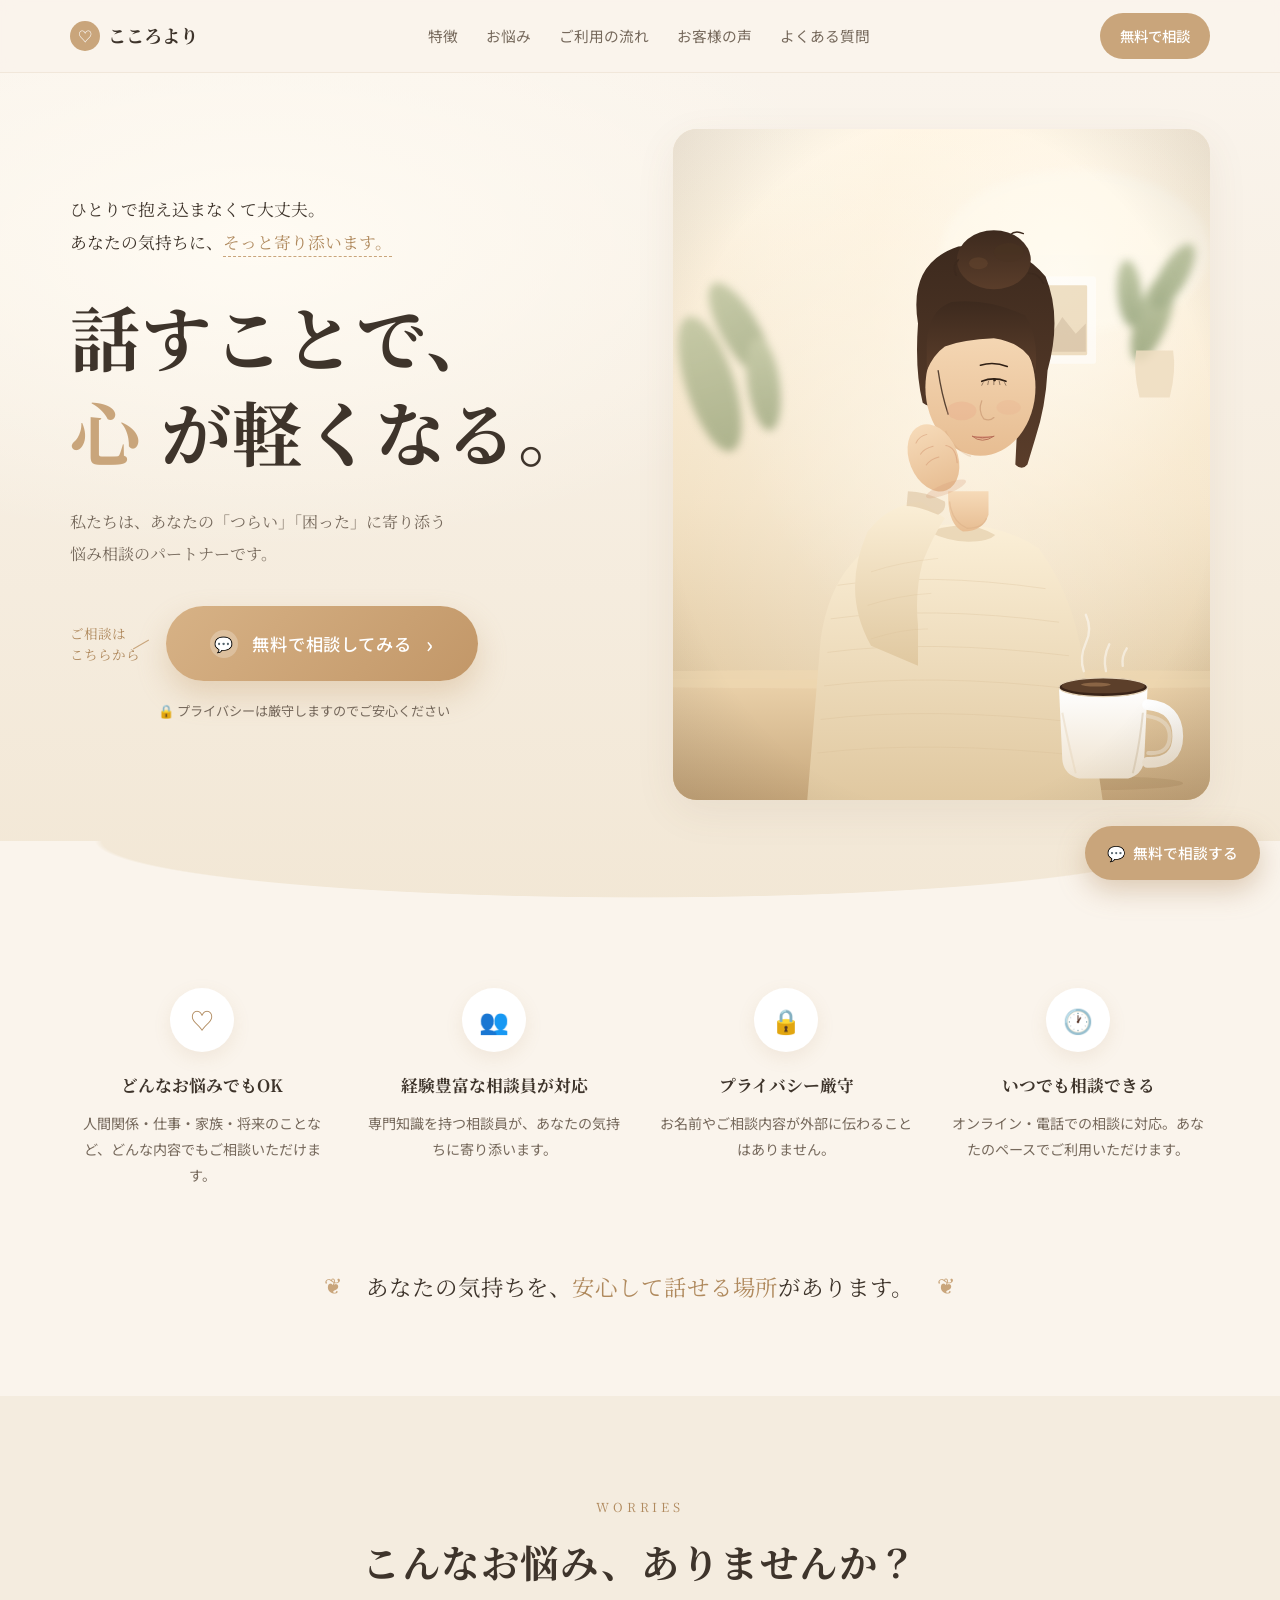
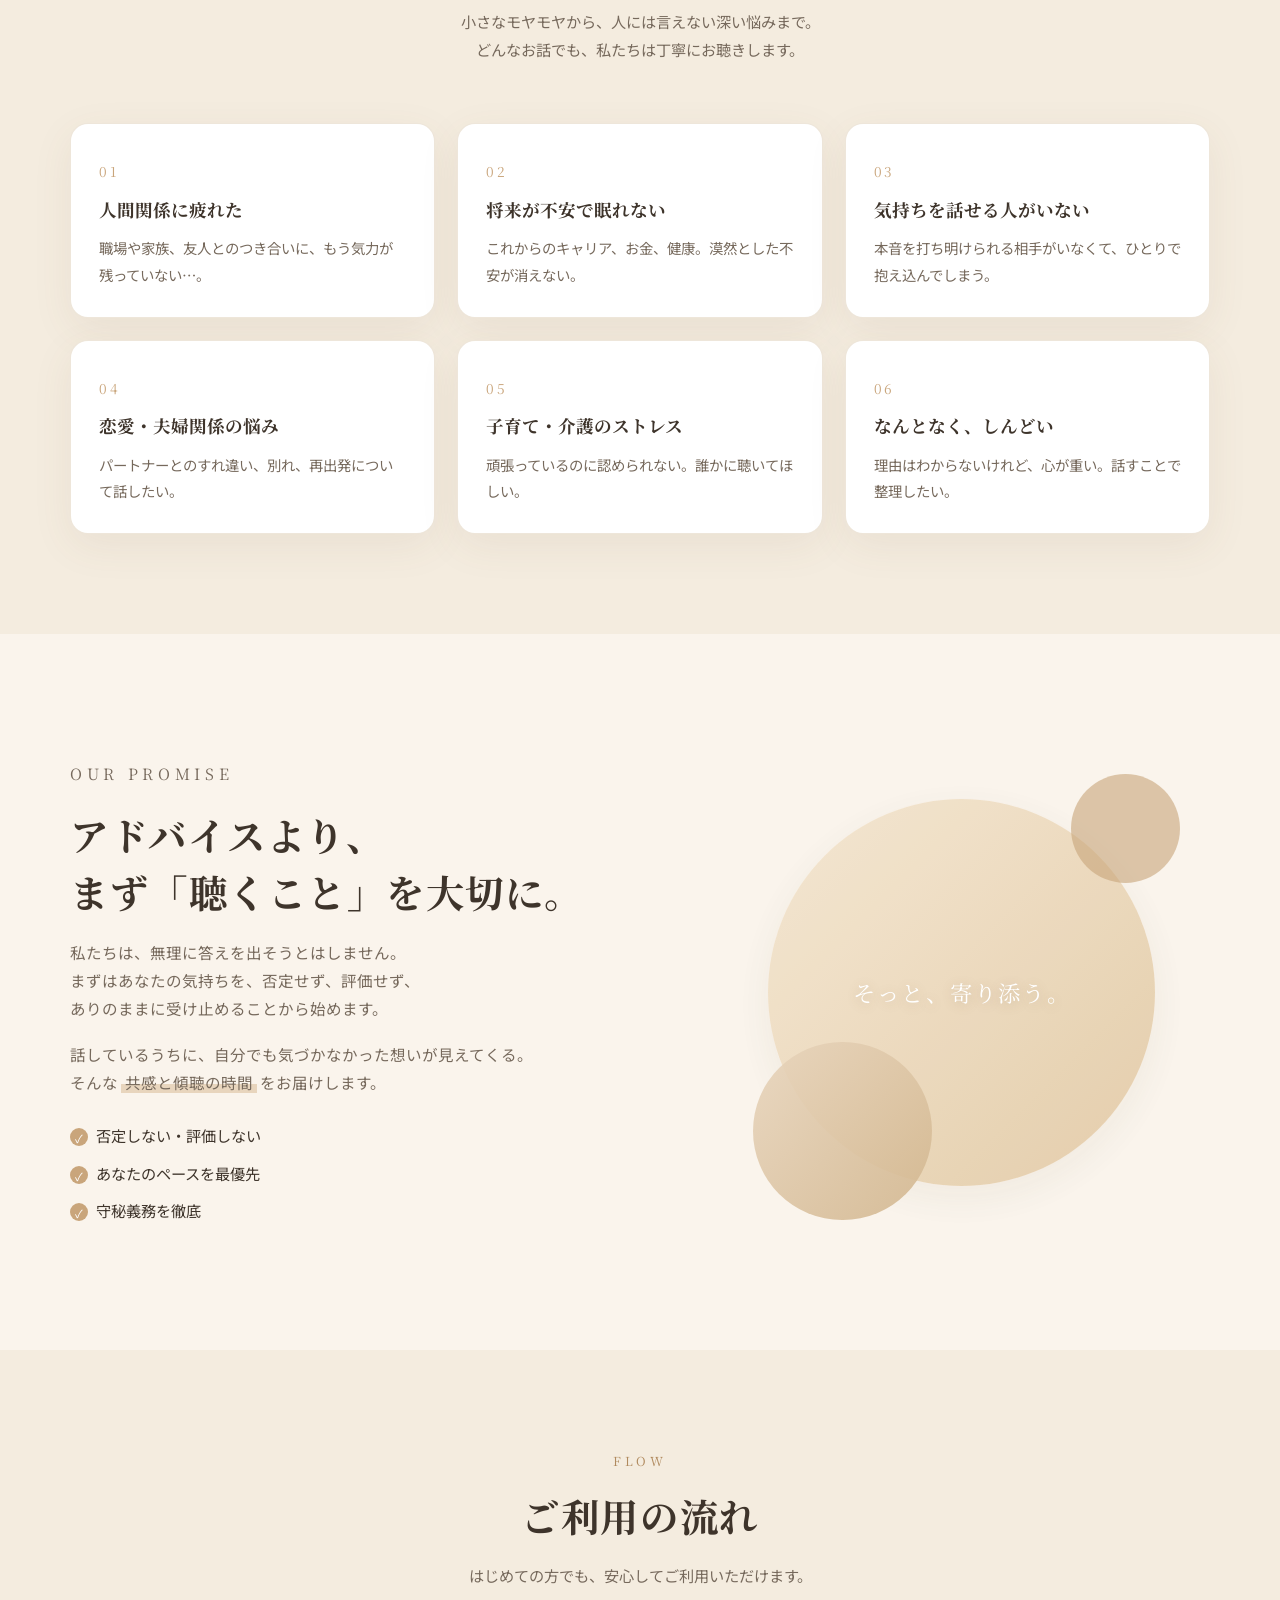
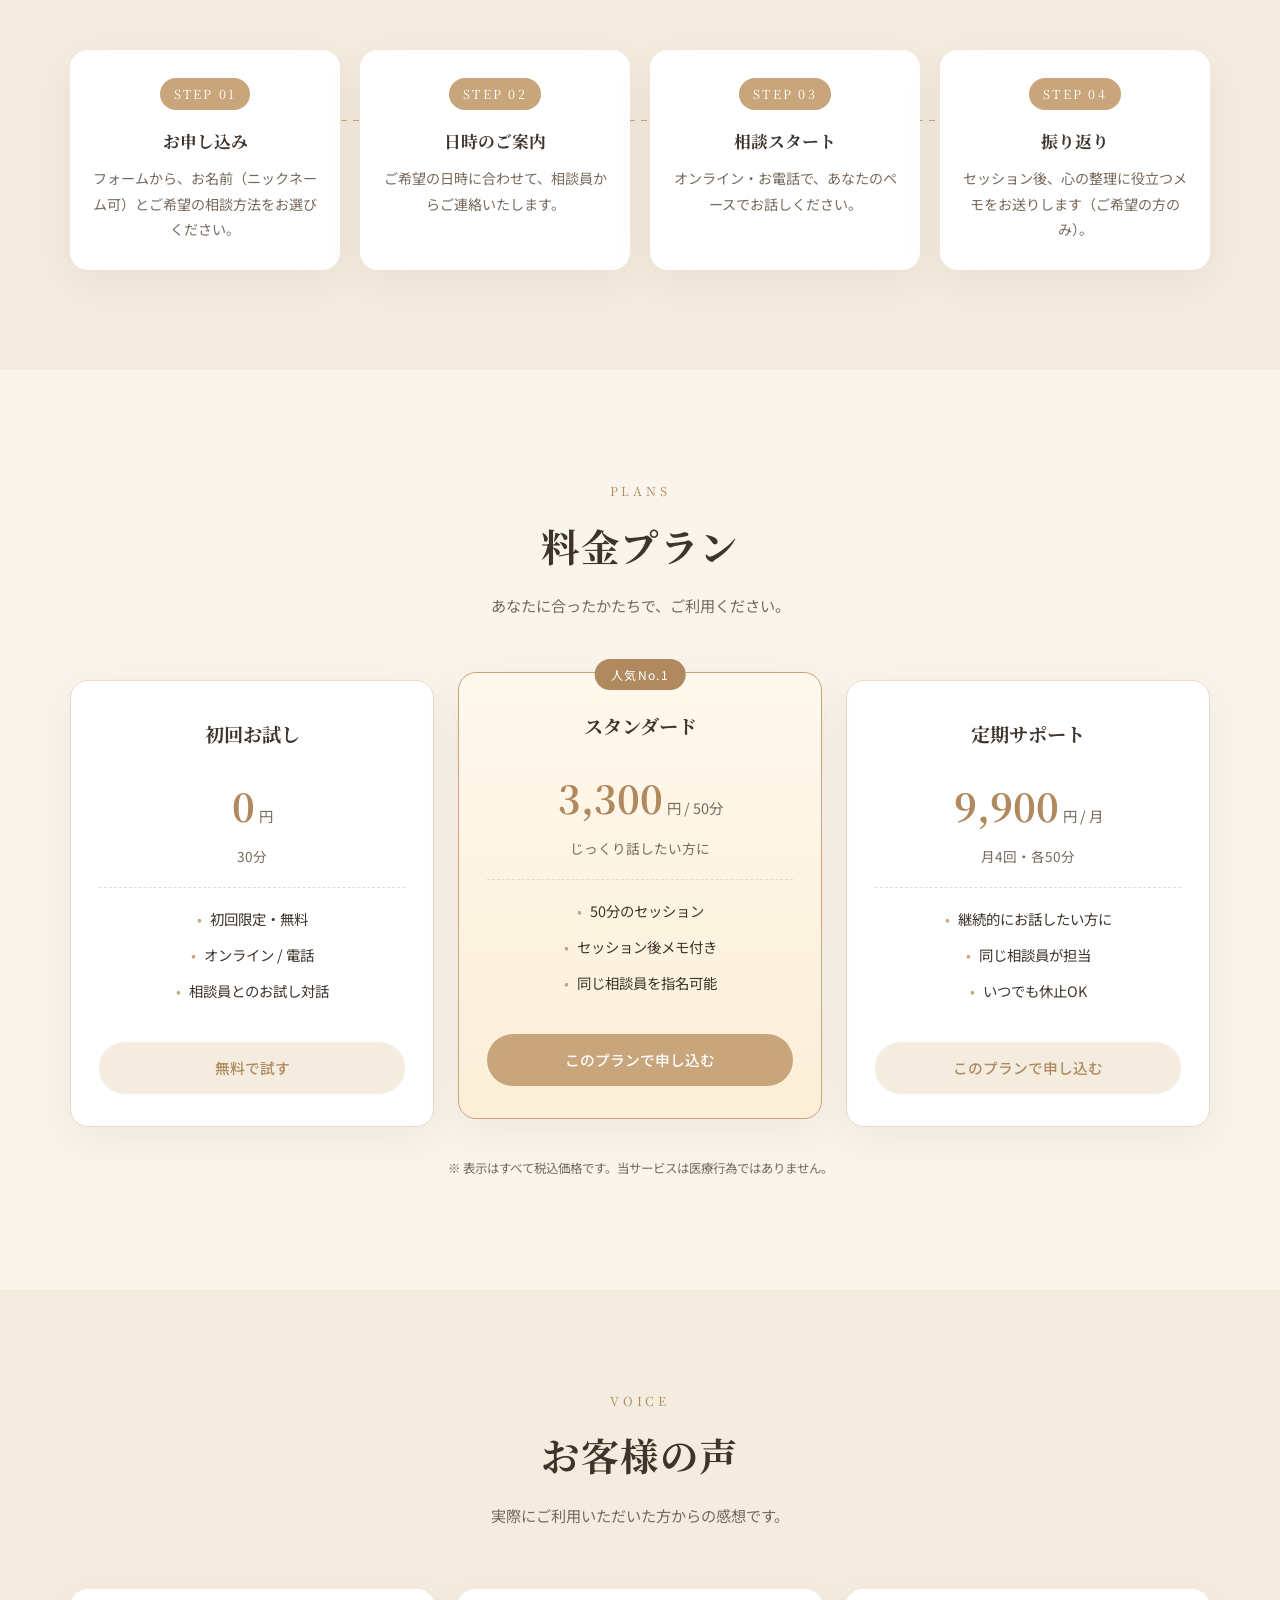
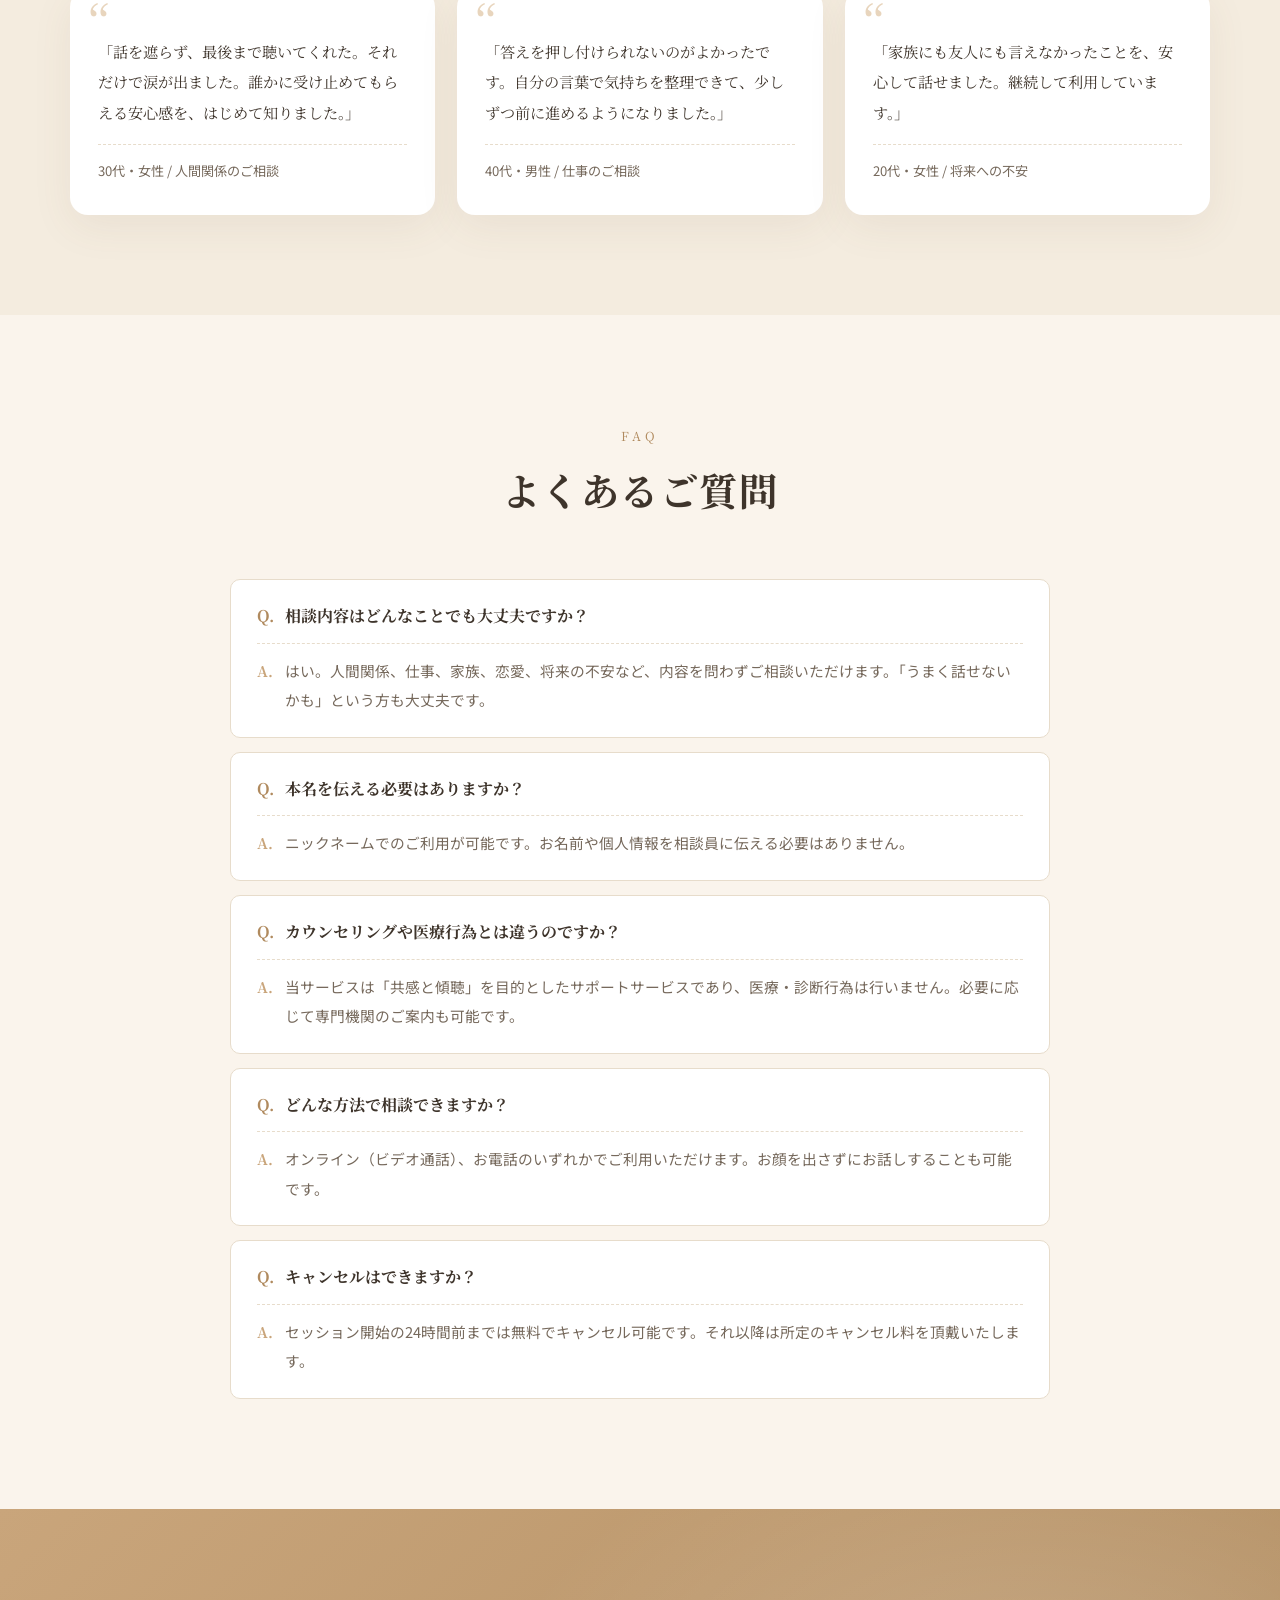
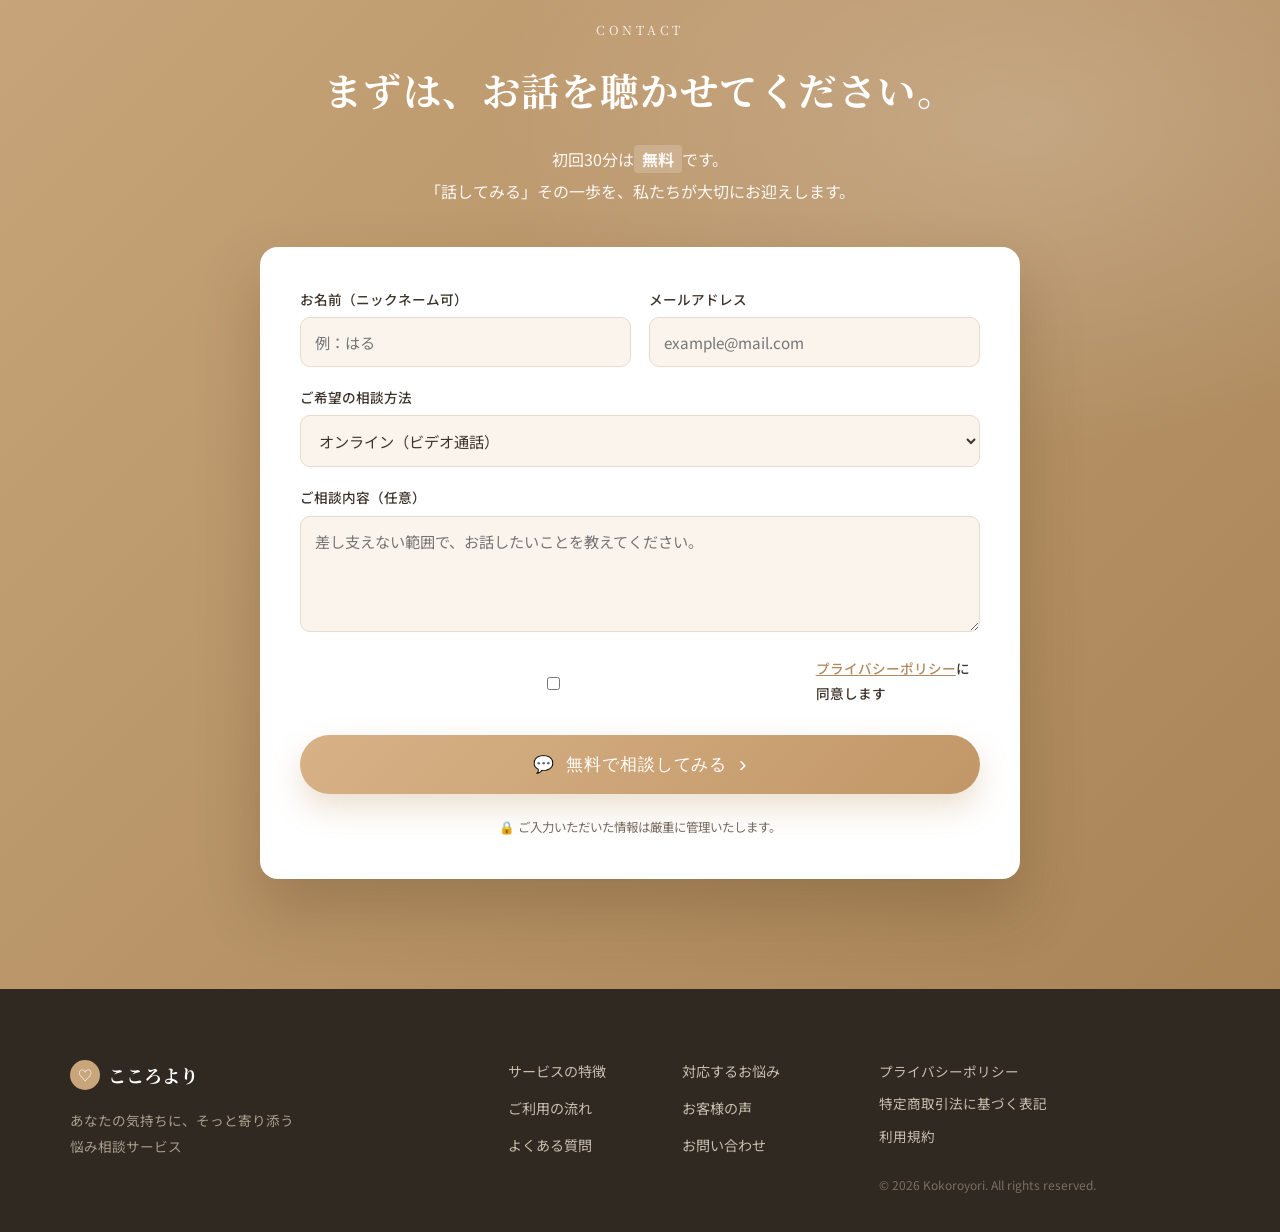
==== commit f4058341: "fix: ヒーロービジュアルをSVGイラストに差し替え CSS グラデーションのみのプレースホルダーが崩壊して見えていたため、 提供画像のシーン（窓辺の柔らかな光、頬杖をつく女性、コーヒーカップ、 観" ====
--- a/index.html
+++ b/index.html
@@ -59,8 +59,8 @@
           <p class="hero-note"><span aria-hidden="true">🔒</span> プライバシーは厳守しますのでご安心ください</p>
         </div>
 
-        <div class="hero-image" aria-hidden="true">
-          <div class="hero-image-inner"></div>
+        <div class="hero-image">
+          <img src="hero-illustration.svg" alt="やわらかな日差しの中で、頬杖をついて穏やかに微笑む女性のイラスト" width="800" height="1000" />
         </div>
       </div>
       <div class="hero-wave" aria-hidden="true"></div>
--- a/style.css
+++ b/style.css
@@ -209,27 +209,14 @@
   aspect-ratio: 4 / 5;
   border-radius: 24px;
   overflow: hidden;
-  background:
-    radial-gradient(circle at 70% 30%, rgba(255,255,255,0.7), transparent 55%),
-    linear-gradient(160deg, #EFE0CB 0%, #D9C3A5 60%, #C8AA82 100%);
+  background: #EFE0CB;
   box-shadow: var(--shadow);
 }
-.hero-image::before {
-  content: "";
-  position: absolute;
-  inset: 0;
-  background:
-    radial-gradient(circle at 30% 80%, rgba(255,255,255,0.35), transparent 40%),
-    radial-gradient(circle at 80% 90%, rgba(255,255,255,0.22), transparent 40%);
-}
-.hero-image-inner {
-  position: absolute;
-  inset: 0;
-  background:
-    radial-gradient(ellipse 30% 18% at 18% 22%, rgba(173, 196, 158, 0.55), transparent 70%),
-    radial-gradient(ellipse 22% 30% at 88% 12%, rgba(173, 196, 158, 0.45), transparent 70%),
-    radial-gradient(circle at 70% 78%, rgba(255,255,255,0.85) 0 9%, transparent 10%),
-    radial-gradient(circle at 55% 50%, rgba(255, 240, 220, 0.5), transparent 60%);
+.hero-image img {
+  width: 100%;
+  height: 100%;
+  object-fit: cover;
+  display: block;
 }
 
 .hero-wave {
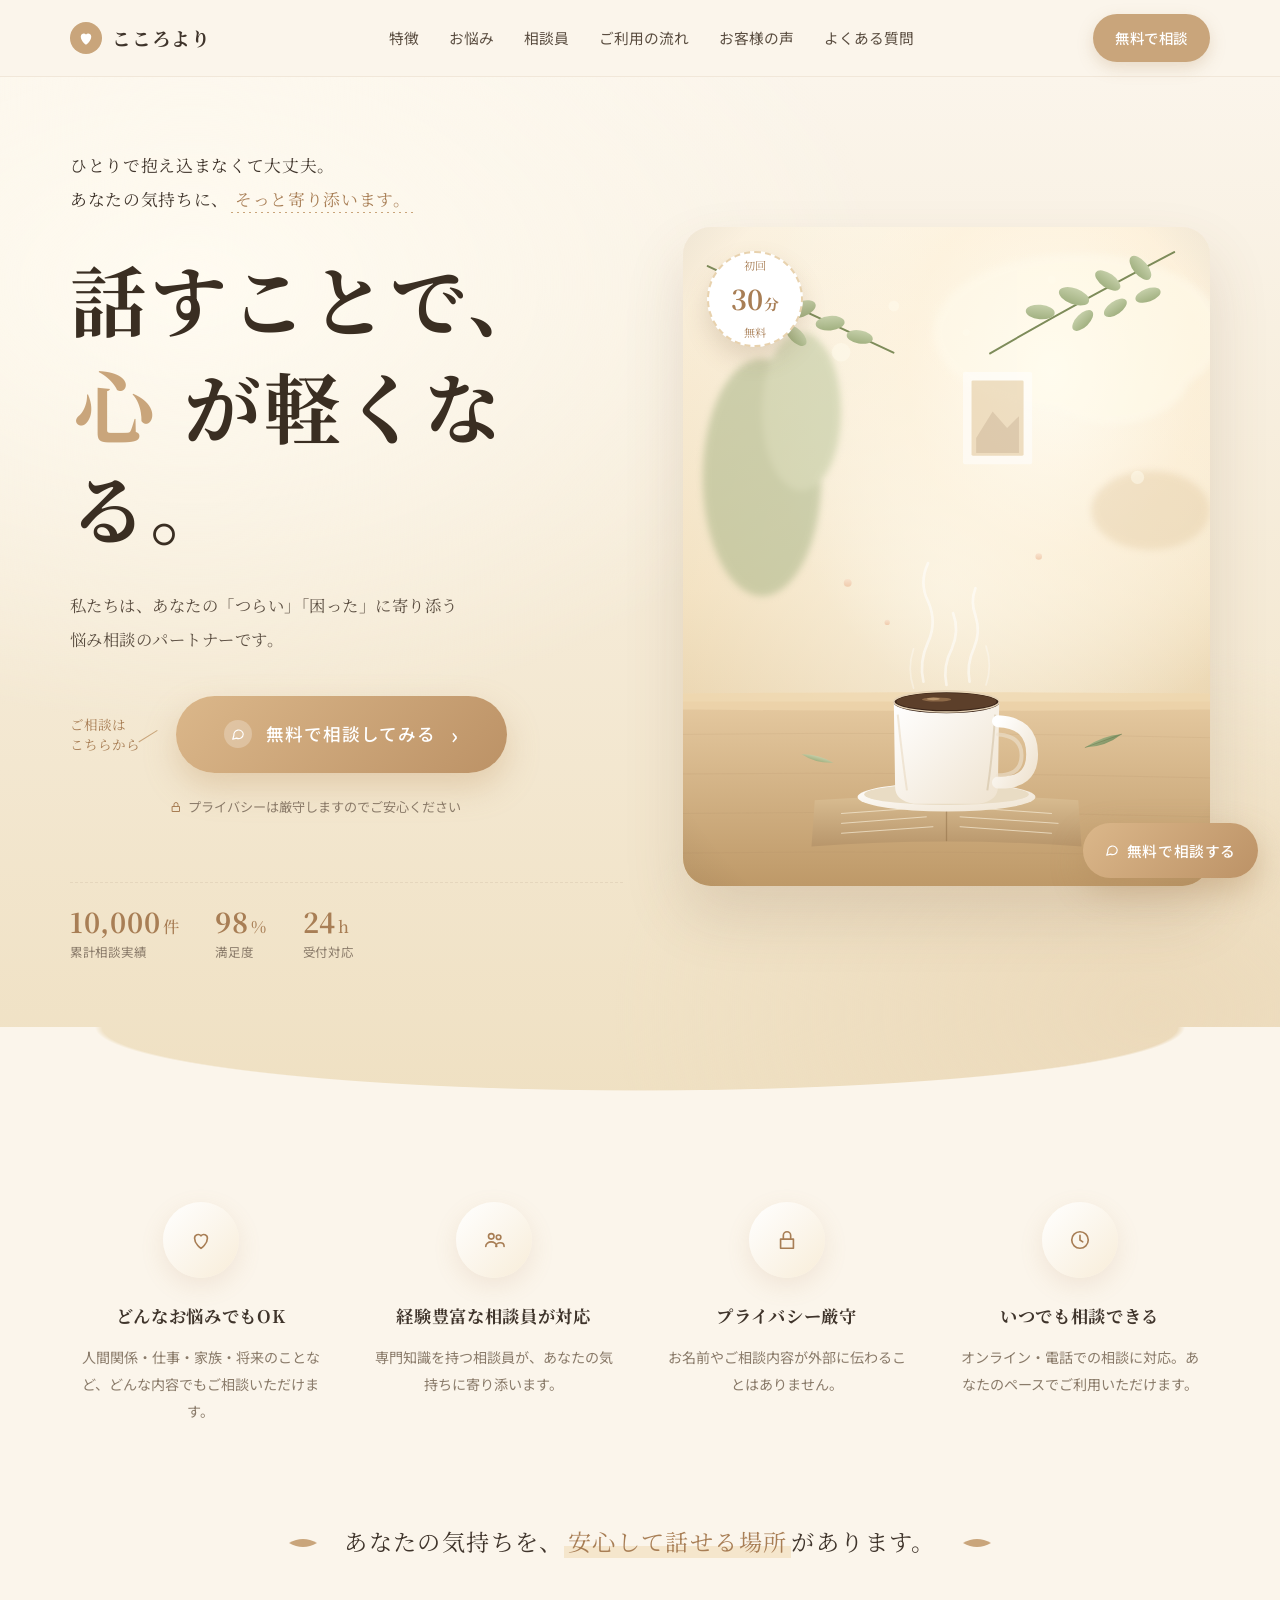
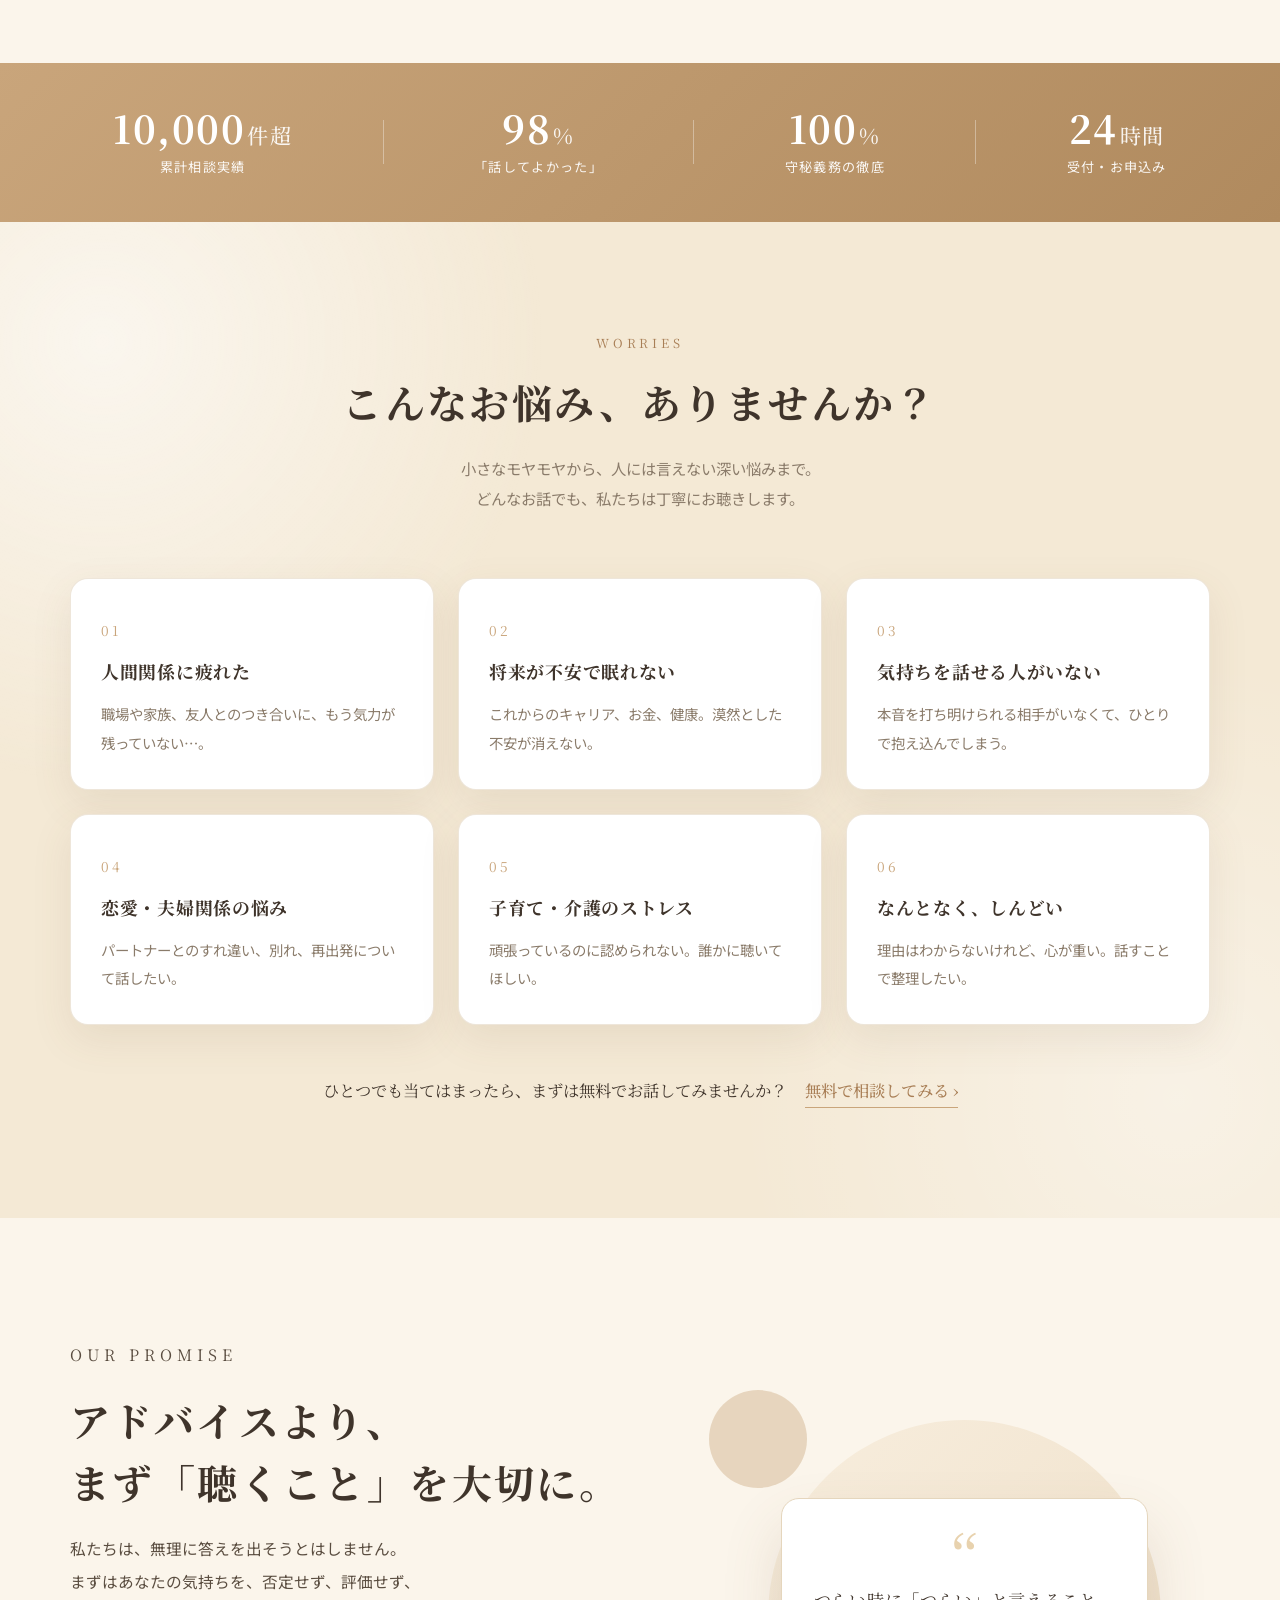
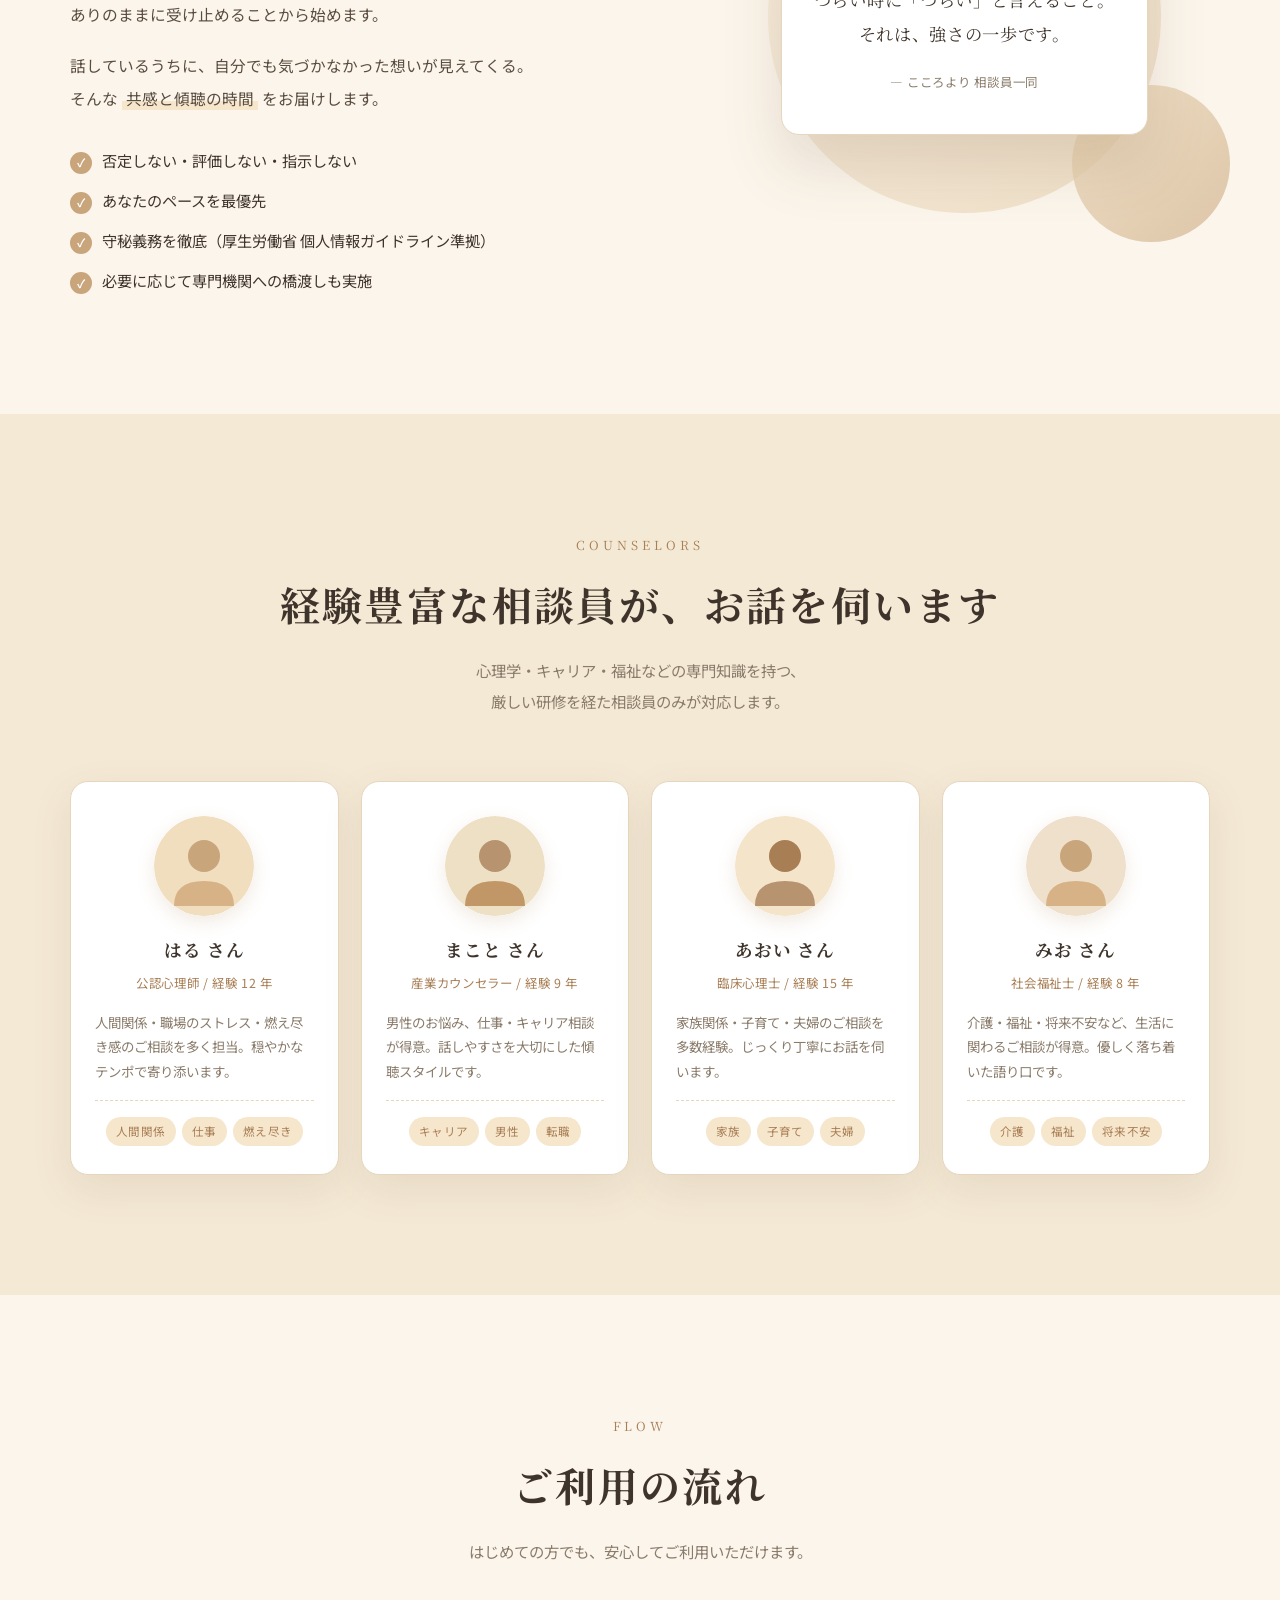
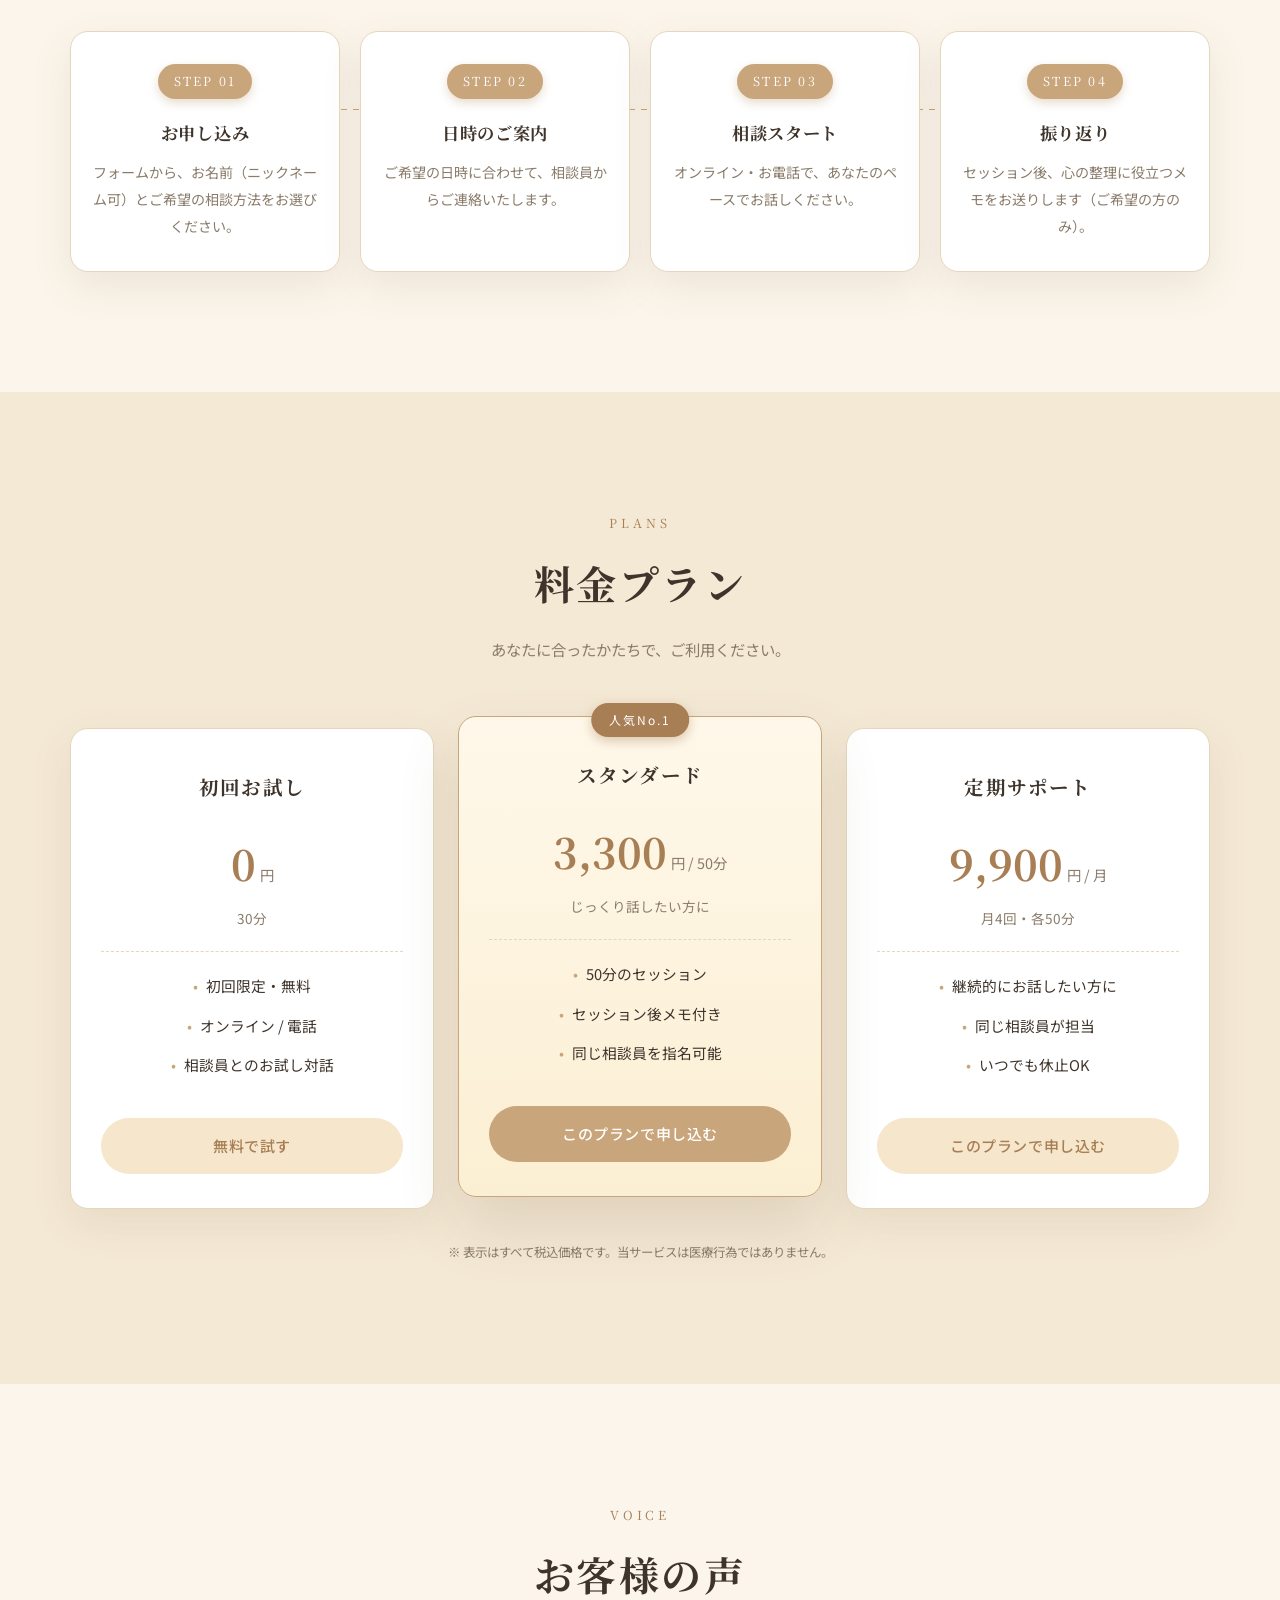
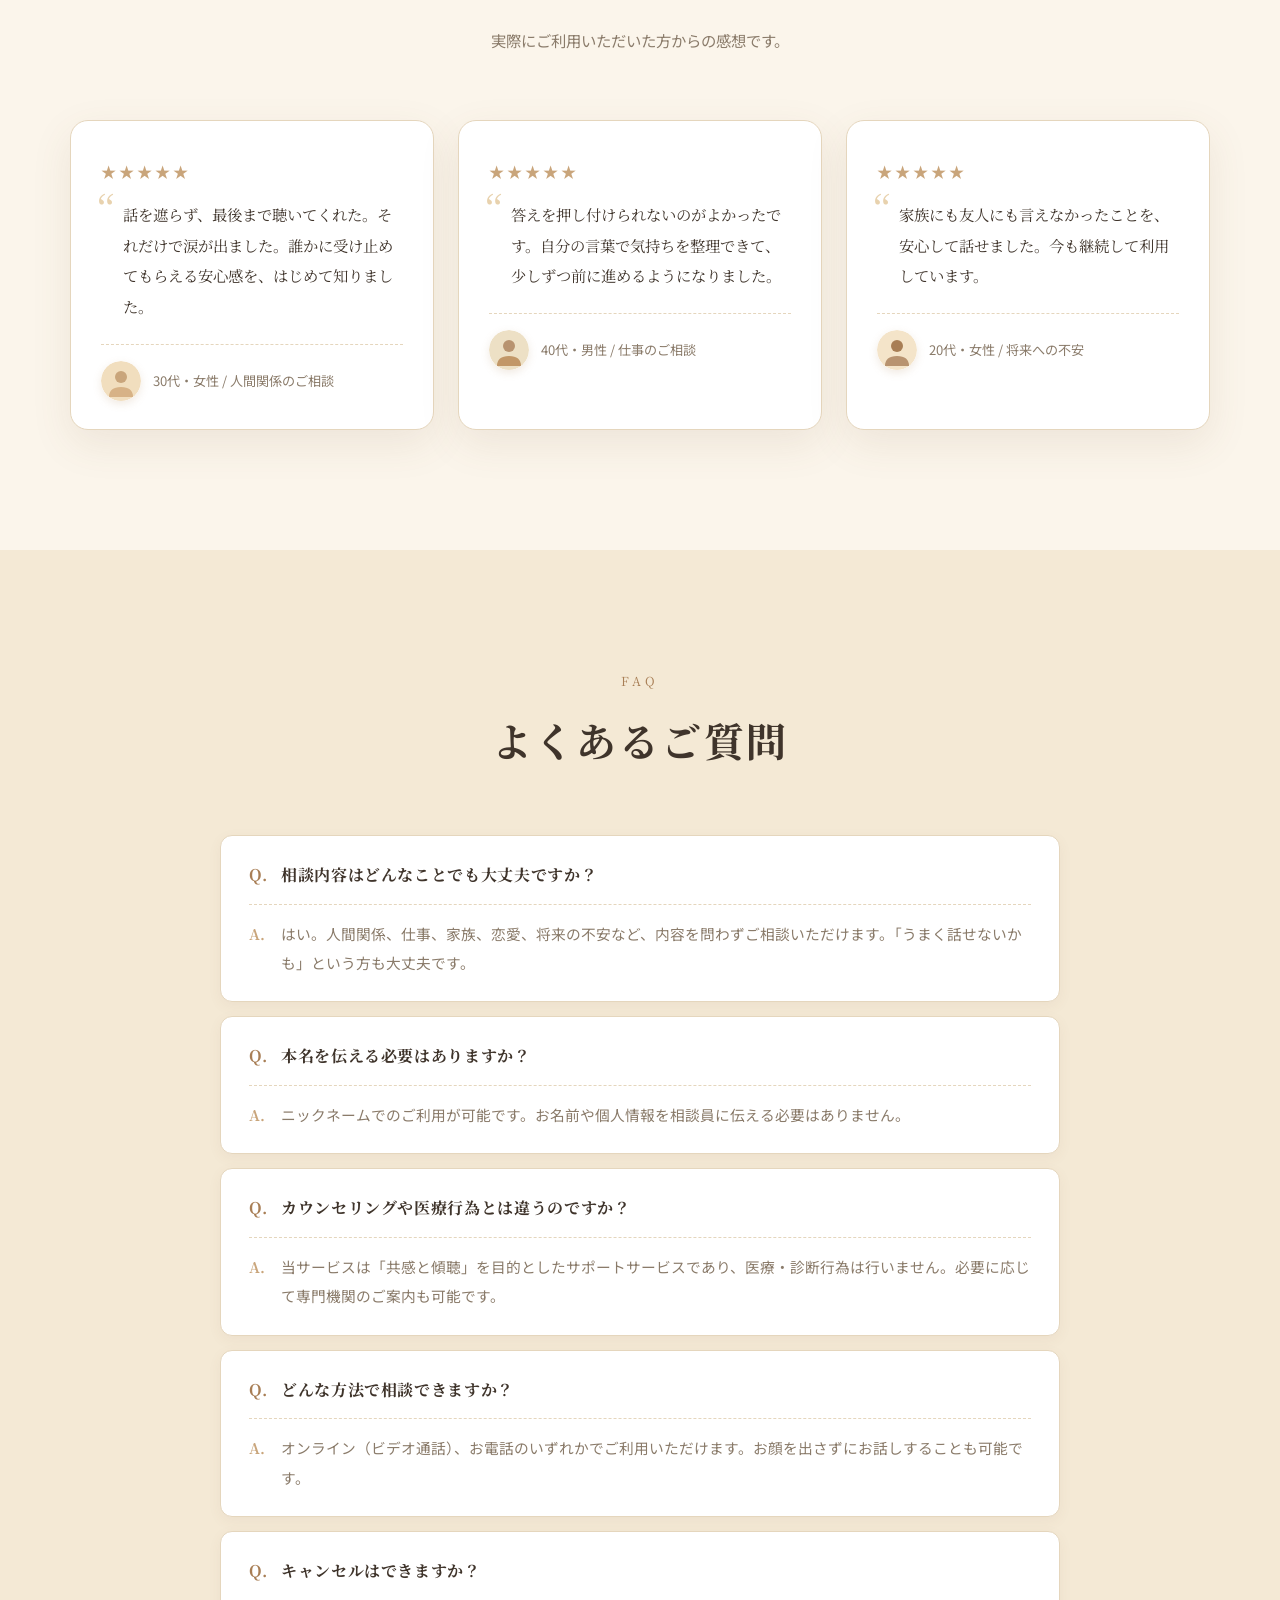
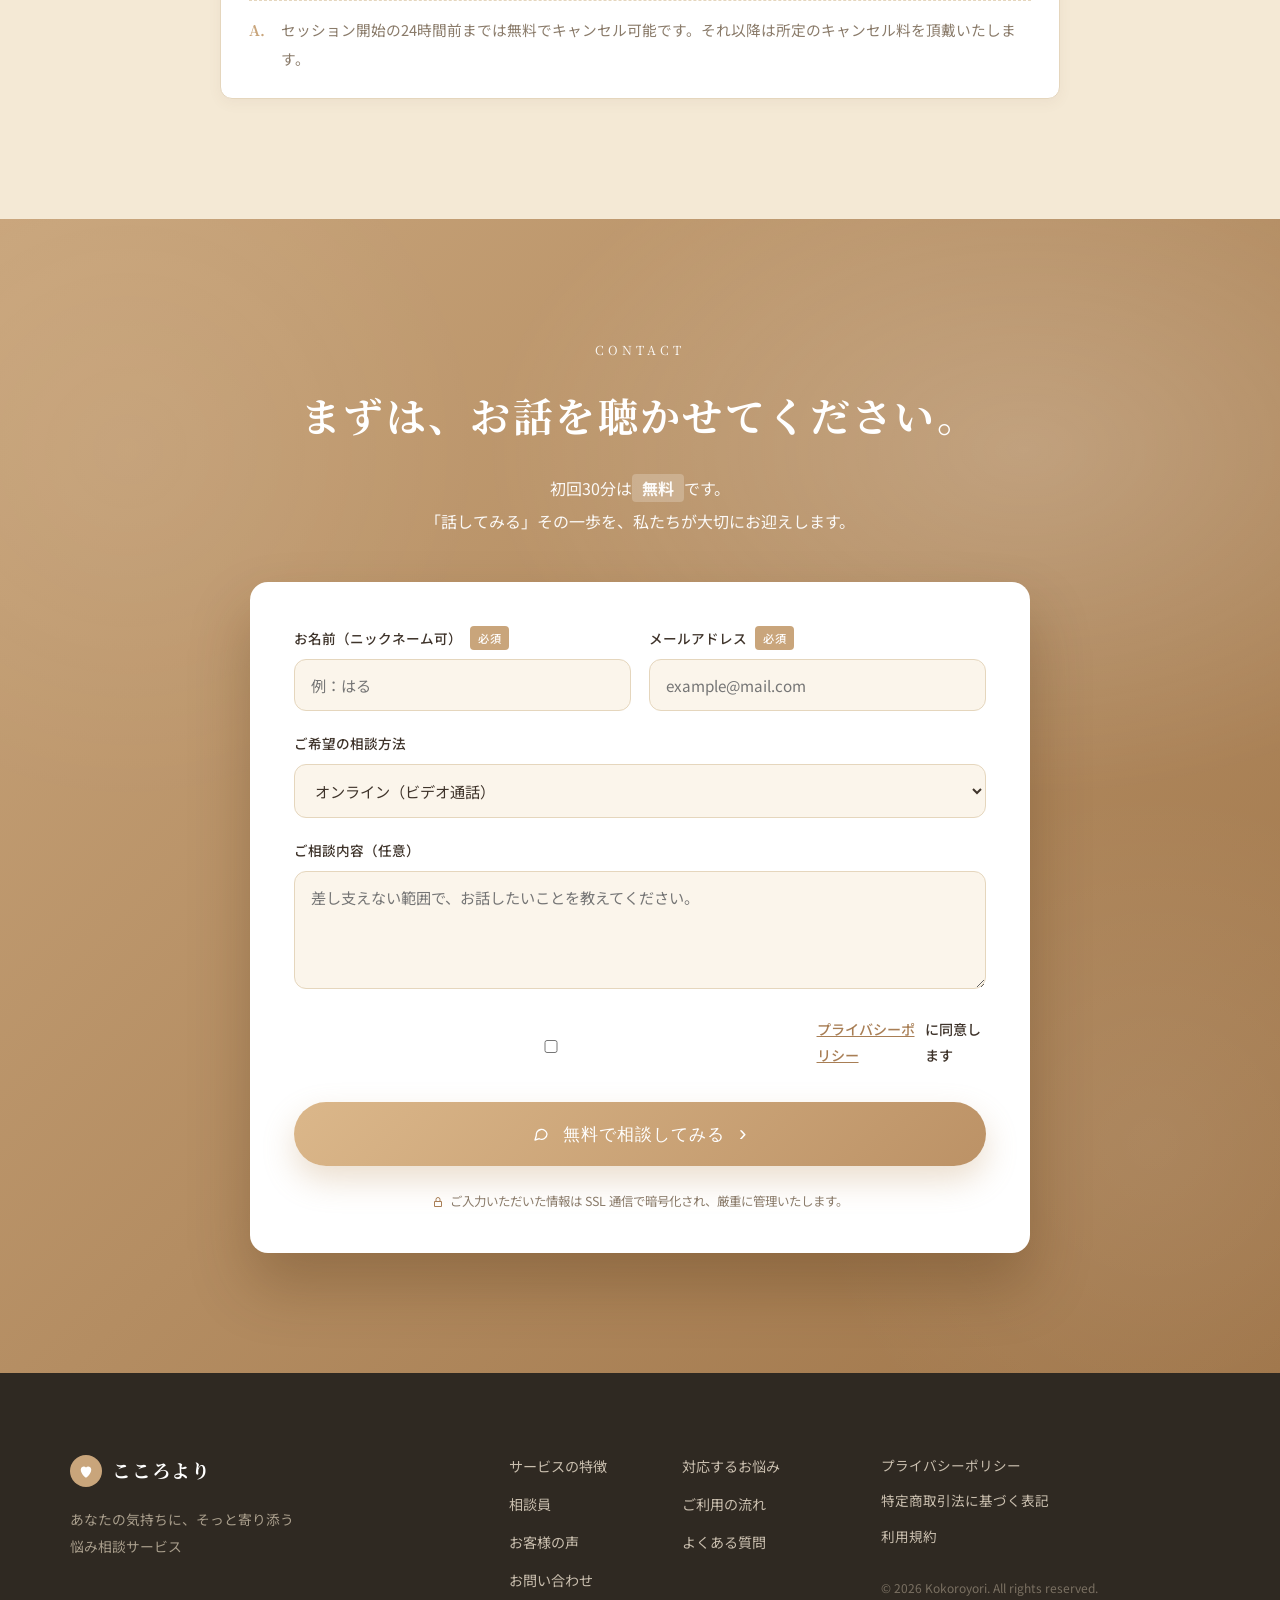
==== commit be0ffed1: "refactor: ファーストビューと全体UIを刷新（信頼感を高めるリッチなデザインへ） - 提供画像のトーンに忠実な配色・タイポグラフィに刷新   （クリーム/タン基調、Noto Serif JP、" ====
--- a/index.html
+++ b/index.html
@@ -3,11 +3,11 @@
 <head>
   <meta charset="UTF-8" />
   <meta name="viewport" content="width=device-width, initial-scale=1.0" />
-  <meta name="description" content="ひとりで抱え込まなくて大丈夫。経験豊富な相談員が、あなたの気持ちにそっと寄り添う悩み相談サービスです。初回無料・プライバシー厳守。" />
+  <meta name="description" content="ひとりで抱え込まなくて大丈夫。経験豊富な相談員が、あなたの気持ちにそっと寄り添う悩み相談サービスです。初回30分無料・プライバシー厳守・累計相談実績10,000件超。" />
   <title>こころより | 話すことで、心が軽くなる｜悩み相談サービス</title>
   <link rel="preconnect" href="https://fonts.googleapis.com" />
   <link rel="preconnect" href="https://fonts.gstatic.com" crossorigin />
-  <link href="https://fonts.googleapis.com/css2?family=Noto+Sans+JP:wght@400;500;700&family=Noto+Serif+JP:wght@400;500;700&display=swap" rel="stylesheet" />
+  <link href="https://fonts.googleapis.com/css2?family=Noto+Sans+JP:wght@400;500;700&family=Noto+Serif+JP:wght@400;500;600;700&display=swap" rel="stylesheet" />
   <link rel="stylesheet" href="style.css" />
 </head>
 <body>
@@ -15,12 +15,15 @@
   <header class="site-header">
     <div class="container header-inner">
       <a href="#top" class="logo">
-        <span class="logo-mark">♡</span>
+        <span class="logo-mark" aria-hidden="true">
+          <svg viewBox="0 0 24 24" width="18" height="18"><path d="M12 21s-7-4.5-7-11a4 4 0 017-2.6A4 4 0 0119 10c0 6.5-7 11-7 11z" fill="currentColor"/></svg>
+        </span>
         <span class="logo-text">こころより</span>
       </a>
-      <nav class="nav">
+      <nav class="nav" aria-label="主要メニュー">
         <a href="#features">特徴</a>
         <a href="#worries">お悩み</a>
+        <a href="#counselors">相談員</a>
         <a href="#flow">ご利用の流れ</a>
         <a href="#voice">お客様の声</a>
         <a href="#faq">よくある質問</a>
@@ -31,7 +34,7 @@
 
   <main id="top">
 
-    <!-- HERO -->
+    <!-- ===== HERO ===== -->
     <section class="hero">
       <div class="hero-inner container">
         <div class="hero-text">
@@ -51,56 +54,111 @@
           <div class="hero-cta">
             <span class="cta-label">ご相談は<br />こちらから</span>
             <a href="#contact" class="cta-button">
-              <span class="cta-icon" aria-hidden="true">💬</span>
+              <span class="cta-icon" aria-hidden="true">
+                <svg viewBox="0 0 24 24" width="14" height="14"><path d="M21 12a8 8 0 01-11.6 7.1L3 21l1.9-6.4A8 8 0 1121 12z" fill="none" stroke="currentColor" stroke-width="2" stroke-linecap="round" stroke-linejoin="round"/></svg>
+              </span>
               無料で相談してみる
               <span class="cta-arrow" aria-hidden="true">›</span>
             </a>
           </div>
-          <p class="hero-note"><span aria-hidden="true">🔒</span> プライバシーは厳守しますのでご安心ください</p>
+          <p class="hero-note">
+            <span class="lock-icon" aria-hidden="true">
+              <svg viewBox="0 0 24 24" width="12" height="12"><path d="M5 11h14v10H5zM8 11V7a4 4 0 018 0v4" fill="none" stroke="currentColor" stroke-width="2" stroke-linecap="round" stroke-linejoin="round"/></svg>
+            </span>
+            プライバシーは厳守しますのでご安心ください
+          </p>
+
+          <ul class="hero-trust" aria-label="実績">
+            <li><strong>10,000<small>件</small></strong><span>累計相談実績</span></li>
+            <li><strong>98<small>%</small></strong><span>満足度</span></li>
+            <li><strong>24<small>h</small></strong><span>受付対応</span></li>
+          </ul>
         </div>
 
         <div class="hero-image">
-          <img src="hero-illustration.svg" alt="やわらかな日差しの中で、頬杖をついて穏やかに微笑む女性のイラスト" width="800" height="1000" />
+          <img src="hero-illustration.svg" alt="やわらかな朝の光が差し込む、温かなコーヒーと観葉植物のあるくつろぎのシーン" width="800" height="1000" />
+          <div class="hero-badge" aria-hidden="true">
+            <span>初回</span>
+            <strong>30<small>分</small></strong>
+            <span>無料</span>
+          </div>
         </div>
       </div>
       <div class="hero-wave" aria-hidden="true"></div>
     </section>
 
-    <!-- FEATURES -->
+    <!-- ===== FEATURES ===== -->
     <section class="features" id="features">
       <div class="container">
         <ul class="feature-list">
           <li class="feature-card">
-            <div class="feature-icon">♡</div>
+            <div class="feature-icon" aria-hidden="true">
+              <svg viewBox="0 0 24 24" width="22" height="22"><path d="M12 21s-7-4.5-7-11a4 4 0 017-2.6A4 4 0 0119 10c0 6.5-7 11-7 11z" fill="none" stroke="currentColor" stroke-width="1.8"/></svg>
+            </div>
             <h3>どんなお悩みでもOK</h3>
             <p>人間関係・仕事・家族・将来のことなど、どんな内容でもご相談いただけます。</p>
           </li>
           <li class="feature-card">
-            <div class="feature-icon">👥</div>
+            <div class="feature-icon" aria-hidden="true">
+              <svg viewBox="0 0 24 24" width="22" height="22"><circle cx="9" cy="8" r="3" fill="none" stroke="currentColor" stroke-width="1.8"/><circle cx="17" cy="9" r="2.5" fill="none" stroke="currentColor" stroke-width="1.8"/><path d="M3 19c0-3 3-5 6-5s6 2 6 5M14 19c0-2 2-4 5-4s4 2 4 4" fill="none" stroke="currentColor" stroke-width="1.8" stroke-linecap="round"/></svg>
+            </div>
             <h3>経験豊富な相談員が対応</h3>
             <p>専門知識を持つ相談員が、あなたの気持ちに寄り添います。</p>
           </li>
           <li class="feature-card">
-            <div class="feature-icon">🔒</div>
+            <div class="feature-icon" aria-hidden="true">
+              <svg viewBox="0 0 24 24" width="22" height="22"><path d="M5 11h14v10H5zM8 11V7a4 4 0 018 0v4" fill="none" stroke="currentColor" stroke-width="1.8" stroke-linejoin="round"/></svg>
+            </div>
             <h3>プライバシー厳守</h3>
             <p>お名前やご相談内容が外部に伝わることはありません。</p>
           </li>
           <li class="feature-card">
-            <div class="feature-icon">🕐</div>
+            <div class="feature-icon" aria-hidden="true">
+              <svg viewBox="0 0 24 24" width="22" height="22"><circle cx="12" cy="12" r="9" fill="none" stroke="currentColor" stroke-width="1.8"/><path d="M12 7v5l3 2" fill="none" stroke="currentColor" stroke-width="1.8" stroke-linecap="round"/></svg>
+            </div>
             <h3>いつでも相談できる</h3>
             <p>オンライン・電話での相談に対応。あなたのペースでご利用いただけます。</p>
           </li>
         </ul>
 
         <p class="features-tagline">
-          <span class="leaf left" aria-hidden="true">❦</span>
+          <span class="leaf left" aria-hidden="true">
+            <svg viewBox="0 0 32 12"><path d="M2 6 Q16 -2 30 6 Q16 14 2 6 Z" fill="currentColor"/></svg>
+          </span>
           あなたの気持ちを、<span class="tagline-accent">安心して話せる場所</span>があります。
-          <span class="leaf right" aria-hidden="true">❦</span>
+          <span class="leaf right" aria-hidden="true">
+            <svg viewBox="0 0 32 12"><path d="M2 6 Q16 -2 30 6 Q16 14 2 6 Z" fill="currentColor"/></svg>
+          </span>
         </p>
       </div>
     </section>
 
-    <!-- WORRIES -->
+    <!-- ===== TRUST STATS ===== -->
+    <section class="trust-bar" aria-label="信頼できる実績">
+      <div class="container trust-inner">
+        <div class="trust-item">
+          <div class="trust-num">10,000<span>件超</span></div>
+          <div class="trust-label">累計相談実績</div>
+        </div>
+        <div class="trust-divider" aria-hidden="true"></div>
+        <div class="trust-item">
+          <div class="trust-num">98<span>%</span></div>
+          <div class="trust-label">「話してよかった」</div>
+        </div>
+        <div class="trust-divider" aria-hidden="true"></div>
+        <div class="trust-item">
+          <div class="trust-num">100<span>%</span></div>
+          <div class="trust-label">守秘義務の徹底</div>
+        </div>
+        <div class="trust-divider" aria-hidden="true"></div>
+        <div class="trust-item">
+          <div class="trust-num">24<span>時間</span></div>
+          <div class="trust-label">受付・お申込み</div>
+        </div>
+      </div>
+    </section>
+
+    <!-- ===== WORRIES ===== -->
     <section class="worries" id="worries">
       <div class="container">
         <div class="section-head">
@@ -141,10 +199,15 @@
             <p>理由はわからないけれど、心が重い。話すことで整理したい。</p>
           </li>
         </ul>
-      </div>
-    </section>
-
-    <!-- PROMISE / EMPATHY -->
+
+        <p class="worries-cta">
+          ひとつでも当てはまったら、<br class="sp-only" />まずは無料でお話してみませんか？
+          <a href="#contact" class="link-arrow">無料で相談してみる ›</a>
+        </p>
+      </div>
+    </section>
+
+    <!-- ===== PROMISE / EMPATHY ===== -->
     <section class="promise">
       <div class="container promise-inner">
         <div class="promise-text">
@@ -160,21 +223,103 @@
             そんな <em>共感と傾聴の時間</em> をお届けします。
           </p>
           <ul class="promise-points">
-            <li>否定しない・評価しない</li>
+            <li>否定しない・評価しない・指示しない</li>
             <li>あなたのペースを最優先</li>
-            <li>守秘義務を徹底</li>
+            <li>守秘義務を徹底（厚生労働省 個人情報ガイドライン準拠）</li>
+            <li>必要に応じて専門機関への橋渡しも実施</li>
           </ul>
         </div>
         <div class="promise-visual" aria-hidden="true">
+          <div class="promise-card">
+            <div class="promise-quote-mark">“</div>
+            <p>つらい時に「つらい」と言えること。<br />それは、強さの一歩です。</p>
+            <span class="promise-author">— こころより 相談員一同</span>
+          </div>
           <div class="promise-circle big"></div>
           <div class="promise-circle mid"></div>
           <div class="promise-circle sm"></div>
-          <span class="promise-quote">そっと、寄り添う。</span>
-        </div>
-      </div>
-    </section>
-
-    <!-- FLOW -->
+        </div>
+      </div>
+    </section>
+
+    <!-- ===== COUNSELORS ===== -->
+    <section class="counselors" id="counselors">
+      <div class="container">
+        <div class="section-head">
+          <p class="section-eyebrow">Counselors</p>
+          <h2 class="section-title">経験豊富な相談員が、<br class="sp-only" />お話を伺います</h2>
+          <p class="section-desc">心理学・キャリア・福祉などの専門知識を持つ、<br />厳しい研修を経た相談員のみが対応します。</p>
+        </div>
+
+        <div class="counselor-grid">
+          <article class="counselor-card">
+            <div class="counselor-avatar" aria-hidden="true">
+              <svg viewBox="0 0 100 100" width="100" height="100">
+                <circle cx="50" cy="50" r="50" fill="#F1DEBE"/>
+                <circle cx="50" cy="40" r="16" fill="#C9A57B"/>
+                <path d="M20 90 Q20 65 50 65 Q80 65 80 90 Z" fill="#D7B286"/>
+              </svg>
+            </div>
+            <h3>はる さん</h3>
+            <p class="counselor-tag">公認心理師 / 経験 12 年</p>
+            <p class="counselor-bio">人間関係・職場のストレス・燃え尽き感のご相談を多く担当。穏やかなテンポで寄り添います。</p>
+            <ul class="counselor-tags">
+              <li>人間関係</li><li>仕事</li><li>燃え尽き</li>
+            </ul>
+          </article>
+
+          <article class="counselor-card">
+            <div class="counselor-avatar" aria-hidden="true">
+              <svg viewBox="0 0 100 100" width="100" height="100">
+                <circle cx="50" cy="50" r="50" fill="#EDE0C5"/>
+                <circle cx="50" cy="40" r="16" fill="#B89370"/>
+                <path d="M20 90 Q20 65 50 65 Q80 65 80 90 Z" fill="#C29768"/>
+              </svg>
+            </div>
+            <h3>まこと さん</h3>
+            <p class="counselor-tag">産業カウンセラー / 経験 9 年</p>
+            <p class="counselor-bio">男性のお悩み、仕事・キャリア相談が得意。話しやすさを大切にした傾聴スタイルです。</p>
+            <ul class="counselor-tags">
+              <li>キャリア</li><li>男性</li><li>転職</li>
+            </ul>
+          </article>
+
+          <article class="counselor-card">
+            <div class="counselor-avatar" aria-hidden="true">
+              <svg viewBox="0 0 100 100" width="100" height="100">
+                <circle cx="50" cy="50" r="50" fill="#F4E4C9"/>
+                <circle cx="50" cy="40" r="16" fill="#A87E55"/>
+                <path d="M20 90 Q20 65 50 65 Q80 65 80 90 Z" fill="#B89370"/>
+              </svg>
+            </div>
+            <h3>あおい さん</h3>
+            <p class="counselor-tag">臨床心理士 / 経験 15 年</p>
+            <p class="counselor-bio">家族関係・子育て・夫婦のご相談を多数経験。じっくり丁寧にお話を伺います。</p>
+            <ul class="counselor-tags">
+              <li>家族</li><li>子育て</li><li>夫婦</li>
+            </ul>
+          </article>
+
+          <article class="counselor-card">
+            <div class="counselor-avatar" aria-hidden="true">
+              <svg viewBox="0 0 100 100" width="100" height="100">
+                <circle cx="50" cy="50" r="50" fill="#EFE0CB"/>
+                <circle cx="50" cy="40" r="16" fill="#C9A57B"/>
+                <path d="M20 90 Q20 65 50 65 Q80 65 80 90 Z" fill="#D7B286"/>
+              </svg>
+            </div>
+            <h3>みお さん</h3>
+            <p class="counselor-tag">社会福祉士 / 経験 8 年</p>
+            <p class="counselor-bio">介護・福祉・将来不安など、生活に関わるご相談が得意。優しく落ち着いた語り口です。</p>
+            <ul class="counselor-tags">
+              <li>介護</li><li>福祉</li><li>将来不安</li>
+            </ul>
+          </article>
+        </div>
+      </div>
+    </section>
+
+    <!-- ===== FLOW ===== -->
     <section class="flow" id="flow">
       <div class="container">
         <div class="section-head">
@@ -207,7 +352,7 @@
       </div>
     </section>
 
-    <!-- PRICING -->
+    <!-- ===== PRICING ===== -->
     <section class="pricing">
       <div class="container">
         <div class="section-head">
@@ -257,7 +402,7 @@
       </div>
     </section>
 
-    <!-- VOICE -->
+    <!-- ===== VOICE ===== -->
     <section class="voice" id="voice">
       <div class="container">
         <div class="section-head">
@@ -267,28 +412,46 @@
         </div>
         <div class="voice-grid">
           <figure class="voice-card">
+            <div class="voice-stars" aria-label="評価5">★★★★★</div>
             <blockquote>
-              「話を遮らず、最後まで聴いてくれた。それだけで涙が出ました。誰かに受け止めてもらえる安心感を、はじめて知りました。」
+              話を遮らず、最後まで聴いてくれた。それだけで涙が出ました。誰かに受け止めてもらえる安心感を、はじめて知りました。
             </blockquote>
-            <figcaption>30代・女性 / 人間関係のご相談</figcaption>
+            <figcaption>
+              <span class="voice-avatar" aria-hidden="true">
+                <svg viewBox="0 0 60 60" width="40" height="40"><circle cx="30" cy="30" r="30" fill="#F1DEBE"/><circle cx="30" cy="24" r="9" fill="#C9A57B"/><path d="M12 54 Q12 39 30 39 Q48 39 48 54 Z" fill="#D7B286"/></svg>
+              </span>
+              <span>30代・女性 / 人間関係のご相談</span>
+            </figcaption>
           </figure>
           <figure class="voice-card">
+            <div class="voice-stars" aria-label="評価5">★★★★★</div>
             <blockquote>
-              「答えを押し付けられないのがよかったです。自分の言葉で気持ちを整理できて、少しずつ前に進めるようになりました。」
+              答えを押し付けられないのがよかったです。自分の言葉で気持ちを整理できて、少しずつ前に進めるようになりました。
             </blockquote>
-            <figcaption>40代・男性 / 仕事のご相談</figcaption>
+            <figcaption>
+              <span class="voice-avatar" aria-hidden="true">
+                <svg viewBox="0 0 60 60" width="40" height="40"><circle cx="30" cy="30" r="30" fill="#EDE0C5"/><circle cx="30" cy="24" r="9" fill="#B89370"/><path d="M12 54 Q12 39 30 39 Q48 39 48 54 Z" fill="#C29768"/></svg>
+              </span>
+              <span>40代・男性 / 仕事のご相談</span>
+            </figcaption>
           </figure>
           <figure class="voice-card">
+            <div class="voice-stars" aria-label="評価5">★★★★★</div>
             <blockquote>
-              「家族にも友人にも言えなかったことを、安心して話せました。継続して利用しています。」
+              家族にも友人にも言えなかったことを、安心して話せました。今も継続して利用しています。
             </blockquote>
-            <figcaption>20代・女性 / 将来への不安</figcaption>
+            <figcaption>
+              <span class="voice-avatar" aria-hidden="true">
+                <svg viewBox="0 0 60 60" width="40" height="40"><circle cx="30" cy="30" r="30" fill="#F4E4C9"/><circle cx="30" cy="24" r="9" fill="#A87E55"/><path d="M12 54 Q12 39 30 39 Q48 39 48 54 Z" fill="#B89370"/></svg>
+              </span>
+              <span>20代・女性 / 将来への不安</span>
+            </figcaption>
           </figure>
         </div>
       </div>
     </section>
 
-    <!-- FAQ -->
+    <!-- ===== FAQ ===== -->
     <section class="faq" id="faq">
       <div class="container">
         <div class="section-head">
@@ -320,7 +483,7 @@
       </div>
     </section>
 
-    <!-- CTA / CONTACT -->
+    <!-- ===== CTA / CONTACT ===== -->
     <section class="contact" id="contact">
       <div class="container contact-inner">
         <p class="section-eyebrow light">Contact</p>
@@ -330,14 +493,14 @@
           「話してみる」その一歩を、私たちが大切にお迎えします。
         </p>
 
-        <form class="contact-form" onsubmit="return false;">
+        <form class="contact-form" onsubmit="event.preventDefault();">
           <div class="form-row">
             <label>
-              <span>お名前（ニックネーム可）</span>
+              <span>お名前（ニックネーム可）<em>必須</em></span>
               <input type="text" name="name" placeholder="例：はる" required />
             </label>
             <label>
-              <span>メールアドレス</span>
+              <span>メールアドレス<em>必須</em></span>
               <input type="email" name="email" placeholder="example@mail.com" required />
             </label>
           </div>
@@ -359,9 +522,18 @@
             <span><a href="#">プライバシーポリシー</a>に同意します</span>
           </label>
           <button type="submit" class="contact-submit">
-            <span aria-hidden="true">💬</span> 無料で相談してみる <span class="cta-arrow" aria-hidden="true">›</span>
+            <span aria-hidden="true">
+              <svg viewBox="0 0 24 24" width="16" height="16"><path d="M21 12a8 8 0 01-11.6 7.1L3 21l1.9-6.4A8 8 0 1121 12z" fill="none" stroke="currentColor" stroke-width="2" stroke-linecap="round" stroke-linejoin="round"/></svg>
+            </span>
+            無料で相談してみる
+            <span class="cta-arrow" aria-hidden="true">›</span>
           </button>
-          <p class="contact-note"><span aria-hidden="true">🔒</span> ご入力いただいた情報は厳重に管理いたします。</p>
+          <p class="contact-note">
+            <span aria-hidden="true">
+              <svg viewBox="0 0 24 24" width="12" height="12"><path d="M5 11h14v10H5zM8 11V7a4 4 0 018 0v4" fill="none" stroke="currentColor" stroke-width="2" stroke-linejoin="round"/></svg>
+            </span>
+            ご入力いただいた情報は SSL 通信で暗号化され、厳重に管理いたします。
+          </p>
         </form>
       </div>
     </section>
@@ -371,14 +543,17 @@
     <div class="container footer-inner">
       <div class="footer-brand">
         <a href="#top" class="logo">
-          <span class="logo-mark">♡</span>
+          <span class="logo-mark" aria-hidden="true">
+            <svg viewBox="0 0 24 24" width="18" height="18"><path d="M12 21s-7-4.5-7-11a4 4 0 017-2.6A4 4 0 0119 10c0 6.5-7 11-7 11z" fill="currentColor"/></svg>
+          </span>
           <span class="logo-text">こころより</span>
         </a>
         <p>あなたの気持ちに、そっと寄り添う<br />悩み相談サービス</p>
       </div>
-      <nav class="footer-nav">
+      <nav class="footer-nav" aria-label="フッターメニュー">
         <a href="#features">サービスの特徴</a>
         <a href="#worries">対応するお悩み</a>
+        <a href="#counselors">相談員</a>
         <a href="#flow">ご利用の流れ</a>
         <a href="#voice">お客様の声</a>
         <a href="#faq">よくある質問</a>
@@ -394,7 +569,10 @@
   </footer>
 
   <a href="#contact" class="floating-cta">
-    <span aria-hidden="true">💬</span> 無料で相談する
+    <span aria-hidden="true">
+      <svg viewBox="0 0 24 24" width="14" height="14"><path d="M21 12a8 8 0 01-11.6 7.1L3 21l1.9-6.4A8 8 0 1121 12z" fill="none" stroke="currentColor" stroke-width="2" stroke-linecap="round" stroke-linejoin="round"/></svg>
+    </span>
+    無料で相談する
   </a>
 
 </body>
--- a/style.css
+++ b/style.css
@@ -1,23 +1,27 @@
 /* =========================================================
-   Kokoroyori | Counseling Service LP
+   こころより | Counseling Service LP
    Warm, gentle palette inspired by the hero photo.
    ========================================================= */
 
 :root {
-  --bg: #FAF4EC;
-  --bg-soft: #F4ECDF;
-  --bg-card: #FFFFFF;
-  --text: #3E342B;
-  --text-muted: #76695C;
-  --accent: #C9A57B;
-  --accent-deep: #B08A5E;
-  --accent-soft: #E8D5BD;
-  --line: #E7DCCB;
-  --shadow: 0 12px 40px rgba(120, 90, 60, 0.08);
-  --radius: 18px;
-  --radius-sm: 10px;
+  --bg:          #FBF5EB;
+  --bg-soft:     #F4E9D5;
+  --bg-card:    #FFFFFF;
+  --text:        #3F342B;
+  --text-soft:   #5A4D40;
+  --text-muted:  #8A7B6A;
+  --accent:      #C9A57B;
+  --accent-deep: #A87E55;
+  --accent-soft: #E8D2AE;
+  --accent-pale: #F5E6CC;
+  --line:        #E5D6BD;
+  --shadow-sm:   0 4px 14px rgba(120, 90, 60, 0.06);
+  --shadow:      0 14px 40px rgba(120, 90, 60, 0.10);
+  --shadow-lg:   0 30px 60px rgba(120, 90, 60, 0.16);
+  --radius:      18px;
+  --radius-sm:   12px;
   --serif: "Noto Serif JP", "Hiragino Mincho ProN", "Yu Mincho", serif;
-  --sans: "Noto Sans JP", "Hiragino Sans", "Yu Gothic", sans-serif;
+  --sans:  "Noto Sans JP",  "Hiragino Sans",       "Yu Gothic", sans-serif;
 }
 
 * { box-sizing: border-box; }
@@ -29,11 +33,12 @@
   font-family: var(--sans);
   color: var(--text);
   background: var(--bg);
-  line-height: 1.8;
+  line-height: 1.85;
   -webkit-font-smoothing: antialiased;
-}
-
-img { max-width: 100%; display: block; }
+  -webkit-text-size-adjust: 100%;
+}
+
+img, svg { max-width: 100%; display: block; }
 a { color: inherit; text-decoration: none; }
 
 .container {
@@ -46,75 +51,102 @@
   .sp-only { display: inline; }
 }
 
-/* ---------- Header ---------- */
+/* ====================================================
+   HEADER
+   ==================================================== */
 .site-header {
   position: sticky;
   top: 0;
   z-index: 50;
-  background: rgba(250, 244, 236, 0.92);
-  backdrop-filter: blur(8px);
+  background: rgba(251, 245, 235, 0.88);
+  backdrop-filter: blur(10px);
+  -webkit-backdrop-filter: blur(10px);
   border-bottom: 1px solid rgba(199, 174, 140, 0.18);
 }
 .header-inner {
   display: flex;
   align-items: center;
   justify-content: space-between;
-  height: 72px;
+  height: 76px;
+  gap: 24px;
 }
 .logo {
   display: inline-flex;
   align-items: center;
-  gap: 8px;
+  gap: 10px;
   font-family: var(--serif);
   font-weight: 700;
-  font-size: 1.15rem;
-  color: var(--text);
+  font-size: 1.18rem;
+  color: var(--text);
+  letter-spacing: 0.04em;
 }
 .logo-mark {
   display: inline-grid;
   place-items: center;
-  width: 30px; height: 30px;
+  width: 32px; height: 32px;
   border-radius: 50%;
   background: var(--accent);
   color: #fff;
-  font-size: 0.9rem;
 }
 .nav {
   display: flex;
-  gap: 28px;
+  gap: 30px;
   font-size: 0.92rem;
-  color: var(--text-muted);
+  color: var(--text-soft);
+}
+.nav a {
+  position: relative;
+  transition: color 0.2s;
 }
 .nav a:hover { color: var(--accent-deep); }
+.nav a::after {
+  content: "";
+  position: absolute;
+  left: 0; right: 0; bottom: -6px;
+  height: 1px; background: var(--accent);
+  transform: scaleX(0); transform-origin: left;
+  transition: transform 0.25s ease;
+}
+.nav a:hover::after { transform: scaleX(1); }
+
 .header-cta {
   background: var(--accent);
   color: #fff;
-  padding: 10px 20px;
+  padding: 11px 22px;
   border-radius: 999px;
   font-size: 0.9rem;
   font-weight: 500;
-  transition: background 0.2s;
-}
-.header-cta:hover { background: var(--accent-deep); }
-@media (max-width: 860px) {
+  letter-spacing: 0.04em;
+  box-shadow: 0 6px 16px rgba(176, 138, 94, 0.25);
+  transition: background 0.2s, transform 0.2s, box-shadow 0.2s;
+}
+.header-cta:hover {
+  background: var(--accent-deep);
+  transform: translateY(-1px);
+  box-shadow: 0 10px 22px rgba(176, 138, 94, 0.32);
+}
+@media (max-width: 980px) {
   .nav { display: none; }
 }
 
-/* ---------- HERO ---------- */
+/* ====================================================
+   HERO
+   ==================================================== */
 .hero {
   position: relative;
   background:
-    radial-gradient(ellipse 80% 60% at 20% 20%, #FFFBF3 0%, transparent 60%),
-    linear-gradient(180deg, #FAF4EC 0%, #F2E7D5 100%);
-  padding: 56px 0 120px;
+    radial-gradient(ellipse 90% 70% at 15% 20%, #FFFBF1 0%, transparent 60%),
+    radial-gradient(ellipse 60% 50% at 90% 90%, #ECDABB 0%, transparent 70%),
+    linear-gradient(180deg, #FBF5EB 0%, #EFE0C2 100%);
+  padding: 60px 0 140px;
   overflow: hidden;
 }
 .hero-inner {
   display: grid;
   grid-template-columns: 1.05fr 1fr;
-  gap: 40px;
-  align-items: center;
-  min-height: 560px;
+  gap: 60px;
+  align-items: center;
+  min-height: 600px;
 }
 .hero-text { padding-block: 12px; }
 
@@ -122,37 +154,52 @@
   font-family: var(--serif);
   font-size: 1.05rem;
   color: var(--text);
-  margin: 0 0 28px;
+  margin: 0 0 32px;
   line-height: 2;
+  letter-spacing: 0.04em;
 }
 .lead-accent {
+  position: relative;
   color: var(--accent-deep);
-  border-bottom: 1px dashed var(--accent);
-  padding-bottom: 2px;
-}
+  padding: 0 6px;
+}
+.lead-accent::after {
+  content: "";
+  position: absolute;
+  left: 0; right: 0; bottom: -2px;
+  height: 1px;
+  background-image: radial-gradient(circle, var(--accent) 1px, transparent 1.5px);
+  background-size: 6px 1px;
+}
+
 .hero-title {
   font-family: var(--serif);
   font-weight: 700;
-  font-size: clamp(2.4rem, 5.6vw, 4.4rem);
-  line-height: 1.35;
-  margin: 0 0 28px;
-  letter-spacing: 0.02em;
+  font-size: clamp(2.5rem, 6vw, 4.8rem);
+  line-height: 1.32;
+  margin: 0 0 32px;
+  letter-spacing: 0.04em;
+  color: #3A2E22;
 }
 .title-accent {
   color: var(--accent);
+  font-size: 1.05em;
+  display: inline-block;
+  padding: 0 0.05em;
 }
 .hero-desc {
   font-family: var(--serif);
-  font-size: 1rem;
-  color: var(--text-muted);
-  line-height: 2;
-  margin: 0 0 36px;
+  font-size: 1.02rem;
+  color: var(--text-soft);
+  line-height: 2.05;
+  margin: 0 0 40px;
+  letter-spacing: 0.03em;
 }
 
 .hero-cta {
   display: flex;
   align-items: center;
-  gap: 18px;
+  gap: 22px;
 }
 .cta-label {
   font-family: var(--serif);
@@ -160,89 +207,150 @@
   color: var(--accent-deep);
   line-height: 1.5;
   position: relative;
-  padding-right: 8px;
+  padding-right: 14px;
+  white-space: nowrap;
 }
 .cta-label::after {
   content: "";
   position: absolute;
-  right: -2px; top: 50%;
-  width: 18px; height: 1px;
+  right: -4px; top: 50%;
+  width: 22px; height: 1px;
   background: var(--accent);
-  transform: rotate(-30deg);
+  transform: rotate(-32deg) translateY(2px);
 }
 .cta-button {
   display: inline-flex;
   align-items: center;
   gap: 14px;
-  background: linear-gradient(135deg, #D7B286, #C29768);
+  background: linear-gradient(135deg, #DBB78A, #BC9266);
   color: #fff;
-  padding: 22px 44px;
+  padding: 22px 48px;
   border-radius: 999px;
-  font-size: 1.08rem;
+  font-size: 1.1rem;
   font-weight: 500;
-  letter-spacing: 0.05em;
-  box-shadow: 0 14px 30px rgba(193, 151, 104, 0.32);
-  transition: transform 0.2s, box-shadow 0.2s;
-}
-.cta-button:hover {
-  transform: translateY(-2px);
-  box-shadow: 0 20px 40px rgba(193, 151, 104, 0.4);
-}
+  letter-spacing: 0.06em;
+  box-shadow: 0 14px 32px rgba(193, 151, 104, 0.34);
+  transition: transform 0.2s, box-shadow 0.2s, filter 0.2s;
+  position: relative;
+  overflow: hidden;
+}
+.cta-button::before {
+  content: "";
+  position: absolute; inset: 0;
+  background: linear-gradient(120deg, transparent 30%, rgba(255,255,255,0.3) 50%, transparent 70%);
+  transform: translateX(-100%);
+  transition: transform 0.6s ease;
+}
+.cta-button:hover { transform: translateY(-2px); box-shadow: 0 22px 40px rgba(193, 151, 104, 0.4); }
+.cta-button:hover::before { transform: translateX(100%); }
 .cta-icon {
   display: inline-grid;
   place-items: center;
   width: 28px; height: 28px;
   border-radius: 50%;
   background: rgba(255,255,255,0.25);
-  font-size: 0.95rem;
 }
 .cta-arrow { font-size: 1.4rem; line-height: 1; }
 .hero-note {
-  margin-top: 18px;
-  margin-left: 88px;
+  margin-top: 22px;
+  margin-left: 100px;
   font-size: 0.82rem;
   color: var(--text-muted);
-}
-
+  display: inline-flex;
+  align-items: center;
+  gap: 6px;
+}
+.lock-icon { display: inline-grid; place-items: center; color: var(--accent-deep); }
+
+.hero-trust {
+  list-style: none;
+  margin: 50px 0 0;
+  padding: 24px 0 0;
+  border-top: 1px dashed var(--line);
+  display: flex;
+  gap: 36px;
+  align-items: center;
+}
+.hero-trust li {
+  display: flex;
+  flex-direction: column;
+  font-size: 0.78rem;
+  color: var(--text-muted);
+  letter-spacing: 0.06em;
+}
+.hero-trust strong {
+  font-family: var(--serif);
+  font-size: 1.7rem;
+  color: var(--accent-deep);
+  font-weight: 700;
+  line-height: 1.1;
+}
+.hero-trust strong small { font-size: 0.6em; margin-left: 2px; color: var(--accent-deep); font-weight: 500; }
+.hero-trust span { margin-top: 4px; }
+
+/* Hero image (illustration) */
 .hero-image {
   position: relative;
   aspect-ratio: 4 / 5;
-  border-radius: 24px;
+  border-radius: 28px;
   overflow: hidden;
   background: #EFE0CB;
-  box-shadow: var(--shadow);
+  box-shadow:
+    var(--shadow-lg),
+    inset 0 0 0 1px rgba(255,255,255,0.5);
 }
 .hero-image img {
-  width: 100%;
-  height: 100%;
+  width: 100%; height: 100%;
   object-fit: cover;
   display: block;
 }
+.hero-badge {
+  position: absolute;
+  top: 24px; left: 24px;
+  width: 96px; height: 96px;
+  background: #fff;
+  border-radius: 50%;
+  display: grid;
+  place-items: center;
+  text-align: center;
+  font-family: var(--serif);
+  color: var(--accent-deep);
+  box-shadow: 0 12px 24px rgba(120, 90, 60, 0.18);
+  border: 2px dashed var(--accent-soft);
+  line-height: 1.2;
+}
+.hero-badge span { font-size: 0.7rem; display: block; }
+.hero-badge strong { font-size: 1.7rem; font-weight: 700; display: block; }
+.hero-badge strong small { font-size: 0.55em; margin-left: 1px; }
 
 .hero-wave {
   position: absolute;
   left: 0; right: 0; bottom: -1px;
-  height: 80px;
+  height: 90px;
   background: var(--bg);
   -webkit-mask: radial-gradient(ellipse 60% 100% at 50% 0%, transparent 70%, #000 71%);
           mask: radial-gradient(ellipse 60% 100% at 50% 0%, transparent 70%, #000 71%);
 }
 
-@media (max-width: 860px) {
+@media (max-width: 980px) {
   .hero { padding: 36px 0 80px; }
-  .hero-inner { grid-template-columns: 1fr; gap: 32px; }
-  .hero-image { order: -1; aspect-ratio: 16 / 11; }
+  .hero-inner { grid-template-columns: 1fr; gap: 36px; }
+  .hero-image { order: -1; aspect-ratio: 16 / 11; max-width: 560px; margin: 0 auto; }
   .hero-cta { flex-direction: column; align-items: stretch; gap: 12px; }
   .cta-label { text-align: center; padding: 0; }
   .cta-label::after { display: none; }
   .cta-button { justify-content: center; padding: 18px 24px; }
-  .hero-note { margin-left: 0; text-align: center; }
-}
-
-/* ---------- FEATURES ---------- */
+  .hero-note { margin-left: 0; justify-content: center; text-align: center; }
+  .hero-trust { justify-content: space-between; gap: 12px; }
+  .hero-trust strong { font-size: 1.4rem; }
+}
+
+/* ====================================================
+   FEATURES
+   ==================================================== */
 .features {
   background: var(--bg);
-  padding: 60px 0 90px;
+  padding: 70px 0 100px;
 }
 .feature-list {
   list-style: none;
@@ -250,169 +358,247 @@
   padding: 0;
   display: grid;
   grid-template-columns: repeat(4, 1fr);
-  gap: 28px;
+  gap: 32px;
 }
 .feature-card {
   background: transparent;
   text-align: center;
-  padding: 8px 6px;
-}
+  padding: 16px 8px;
+  transition: transform 0.3s ease;
+}
+.feature-card:hover { transform: translateY(-6px); }
 .feature-icon {
-  width: 64px; height: 64px;
-  margin: 0 auto 18px;
+  width: 76px; height: 76px;
+  margin: 0 auto 22px;
   display: grid;
   place-items: center;
-  background: #fff;
+  background: linear-gradient(135deg, #FFFFFF, #F8EDD9);
   color: var(--accent-deep);
   border-radius: 50%;
-  font-size: 1.5rem;
-  box-shadow: 0 6px 18px rgba(176, 138, 94, 0.12);
+  box-shadow: 0 8px 24px rgba(176, 138, 94, 0.14);
 }
 .feature-card h3 {
   font-family: var(--serif);
-  font-size: 1.05rem;
-  margin: 0 0 10px;
-  color: var(--text);
+  font-size: 1.08rem;
+  margin: 0 0 12px;
+  color: var(--text);
+  letter-spacing: 0.04em;
 }
 .feature-card p {
   font-size: 0.88rem;
   color: var(--text-muted);
   margin: 0;
-  line-height: 1.85;
+  line-height: 1.9;
 }
 
 .features-tagline {
-  margin: 70px auto 0;
+  margin: 80px auto 0;
   text-align: center;
   font-family: var(--serif);
-  font-size: clamp(1.05rem, 2vw, 1.4rem);
-  color: var(--text);
-  letter-spacing: 0.04em;
-}
-.tagline-accent { color: var(--accent-deep); }
+  font-size: clamp(1.05rem, 2vw, 1.45rem);
+  color: var(--text);
+  letter-spacing: 0.06em;
+}
+.tagline-accent {
+  color: var(--accent-deep);
+  background: linear-gradient(180deg, transparent 65%, var(--accent-pale) 65%);
+  padding: 0 4px;
+}
 .leaf {
   display: inline-block;
   color: var(--accent);
-  margin: 0 16px;
+  margin: 0 18px;
+  width: 32px;
+  vertical-align: middle;
   transform: translateY(-2px);
 }
 
-@media (max-width: 860px) {
-  .feature-list { grid-template-columns: repeat(2, 1fr); gap: 32px 16px; }
-}
-@media (max-width: 480px) {
-  .feature-list { grid-template-columns: 1fr; }
-}
-
-/* ---------- Section heading shared ---------- */
+@media (max-width: 980px) { .feature-list { grid-template-columns: repeat(2, 1fr); gap: 38px 16px; } }
+@media (max-width: 480px) { .feature-list { grid-template-columns: 1fr; } }
+
+/* ====================================================
+   TRUST BAR
+   ==================================================== */
+.trust-bar {
+  background: linear-gradient(135deg, #C9A57B 0%, #B08A5E 100%);
+  color: #fff;
+  padding: 36px 0;
+}
+.trust-inner {
+  display: flex;
+  align-items: center;
+  justify-content: space-around;
+  gap: 12px;
+}
+.trust-item { text-align: center; padding: 6px 8px; }
+.trust-num {
+  font-family: var(--serif);
+  font-weight: 700;
+  font-size: clamp(1.6rem, 3.4vw, 2.4rem);
+  letter-spacing: 0.04em;
+  line-height: 1.2;
+}
+.trust-num span { font-size: 0.55em; margin-left: 2px; font-weight: 500; opacity: 0.9; }
+.trust-label {
+  margin-top: 4px;
+  font-size: 0.82rem;
+  letter-spacing: 0.1em;
+  opacity: 0.92;
+}
+.trust-divider {
+  width: 1px; height: 44px;
+  background: rgba(255,255,255,0.35);
+}
+@media (max-width: 720px) {
+  .trust-inner { flex-wrap: wrap; gap: 16px; }
+  .trust-divider { display: none; }
+  .trust-item { flex: 1 1 40%; }
+}
+
+/* ====================================================
+   Section heading shared
+   ==================================================== */
 .section-head {
   text-align: center;
-  margin: 0 auto 60px;
-  max-width: 720px;
+  margin: 0 auto 64px;
+  max-width: 760px;
 }
 .section-eyebrow {
   font-family: var(--serif);
-  letter-spacing: 0.3em;
+  letter-spacing: 0.32em;
   font-size: 0.78rem;
   color: var(--accent-deep);
-  margin: 0 0 14px;
+  margin: 0 0 16px;
   text-transform: uppercase;
 }
-.section-eyebrow.light { color: rgba(255,255,255,0.85); }
+.section-eyebrow.light { color: rgba(255,255,255,0.92); }
 .section-title {
   font-family: var(--serif);
-  font-size: clamp(1.6rem, 3.4vw, 2.4rem);
-  line-height: 1.5;
-  margin: 0 0 18px;
-  letter-spacing: 0.04em;
+  font-size: clamp(1.7rem, 3.6vw, 2.5rem);
+  line-height: 1.55;
+  margin: 0 0 20px;
+  letter-spacing: 0.06em;
+  color: var(--text);
 }
 .section-desc {
   color: var(--text-muted);
-  font-size: 0.95rem;
+  font-size: 0.96rem;
   margin: 0;
-}
-
-/* ---------- WORRIES ---------- */
+  line-height: 2;
+}
+
+/* ====================================================
+   WORRIES
+   ==================================================== */
 .worries {
   background: var(--bg-soft);
-  padding: 100px 0;
+  padding: 110px 0;
+  background-image:
+    radial-gradient(circle at 8% 12%, rgba(255,255,255,0.6) 0, transparent 30%),
+    radial-gradient(circle at 92% 88%, rgba(255,255,255,0.4) 0, transparent 30%);
 }
 .worries-list {
   list-style: none;
-  margin: 0;
+  margin: 0 0 50px;
   padding: 0;
   display: grid;
   grid-template-columns: repeat(3, 1fr);
-  gap: 22px;
+  gap: 24px;
 }
 .worries-list li {
   background: #fff;
-  padding: 32px 28px 28px;
+  padding: 36px 30px 32px;
   border-radius: var(--radius);
   box-shadow: var(--shadow);
   position: relative;
   border: 1px solid rgba(231, 220, 203, 0.7);
+  transition: transform 0.25s ease, box-shadow 0.25s ease;
+}
+.worries-list li:hover {
+  transform: translateY(-4px);
+  box-shadow: var(--shadow-lg);
 }
 .worries-num {
   font-family: var(--serif);
   font-size: 0.85rem;
-  letter-spacing: 0.2em;
+  letter-spacing: 0.22em;
   color: var(--accent);
   display: inline-block;
-  margin-bottom: 10px;
+  margin-bottom: 12px;
 }
 .worries-list h3 {
   font-family: var(--serif);
-  font-size: 1.1rem;
-  margin: 0 0 10px;
-  color: var(--text);
+  font-size: 1.12rem;
+  margin: 0 0 12px;
+  color: var(--text);
+  letter-spacing: 0.04em;
 }
 .worries-list p {
   font-size: 0.9rem;
   color: var(--text-muted);
   margin: 0;
-  line-height: 1.85;
-}
-@media (max-width: 860px) {
-  .worries-list { grid-template-columns: 1fr 1fr; }
-}
+  line-height: 1.95;
+}
+.worries-cta {
+  text-align: center;
+  margin: 0;
+  font-family: var(--serif);
+  color: var(--text);
+  font-size: 1.02rem;
+}
+.link-arrow {
+  display: inline-block;
+  margin-left: 14px;
+  color: var(--accent-deep);
+  font-weight: 500;
+  border-bottom: 1px solid var(--accent);
+  padding-bottom: 2px;
+  transition: color 0.2s;
+}
+.link-arrow:hover { color: var(--text); }
+@media (max-width: 980px) { .worries-list { grid-template-columns: 1fr 1fr; } }
 @media (max-width: 540px) {
   .worries-list { grid-template-columns: 1fr; }
-}
-
-/* ---------- PROMISE ---------- */
+  .worries-cta { font-size: 0.95rem; }
+  .link-arrow { display: block; margin: 12px 0 0; }
+}
+
+/* ====================================================
+   PROMISE
+   ==================================================== */
 .promise {
   background: var(--bg);
-  padding: 110px 0;
+  padding: 120px 0;
 }
 .promise-inner {
   display: grid;
   grid-template-columns: 1fr 0.85fr;
-  gap: 60px;
+  gap: 70px;
   align-items: center;
 }
 .promise-text .section-eyebrow { text-align: left; }
 .promise-text .section-title { margin-top: 0; }
 .promise-text p {
-  color: var(--text-muted);
+  color: var(--text-soft);
   margin: 0 0 18px;
-  font-size: 0.97rem;
+  font-size: 0.98rem;
+  line-height: 2.1;
 }
 .promise-text em {
   font-style: normal;
-  background: linear-gradient(180deg, transparent 60%, var(--accent-soft) 60%);
+  background: linear-gradient(180deg, transparent 60%, var(--accent-pale) 60%);
   padding: 0 4px;
 }
 .promise-points {
   list-style: none;
   padding: 0;
-  margin: 26px 0 0;
-  display: grid;
-  gap: 10px;
+  margin: 30px 0 0;
+  display: grid;
+  gap: 12px;
 }
 .promise-points li {
   position: relative;
-  padding-left: 26px;
+  padding-left: 32px;
   font-size: 0.95rem;
   color: var(--text);
 }
@@ -420,13 +606,14 @@
   content: "✓";
   position: absolute;
   left: 0; top: 6px;
-  width: 18px; height: 18px;
+  width: 22px; height: 22px;
   display: grid;
   place-items: center;
   background: var(--accent);
   color: #fff;
   border-radius: 50%;
-  font-size: 0.7rem;
+  font-size: 0.72rem;
+  font-weight: 700;
 }
 
 .promise-visual {
@@ -434,35 +621,131 @@
   aspect-ratio: 1 / 1;
   display: grid;
   place-items: center;
+}
+.promise-card {
+  position: relative;
+  z-index: 2;
+  background: #fff;
+  border-radius: var(--radius);
+  padding: 38px 32px;
+  text-align: center;
+  box-shadow: var(--shadow-lg);
+  max-width: 88%;
+  border: 1px solid var(--line);
+}
+.promise-quote-mark {
+  font-family: var(--serif);
+  font-size: 4rem;
+  color: var(--accent-soft);
+  line-height: 0.6;
+  margin-bottom: 8px;
+}
+.promise-card p {
+  font-family: var(--serif);
+  font-size: 1.08rem;
+  color: var(--text);
+  margin: 0 0 16px;
+  line-height: 1.95;
+  letter-spacing: 0.04em;
+}
+.promise-author {
+  font-size: 0.78rem;
+  color: var(--text-muted);
+  letter-spacing: 0.06em;
 }
 .promise-circle {
   position: absolute;
   border-radius: 50%;
   background: linear-gradient(135deg, #F4E6D0, #E2C9A4);
-  opacity: 0.9;
-}
-.promise-circle.big { width: 78%; height: 78%; left: 11%; top: 11%; box-shadow: var(--shadow); }
-.promise-circle.mid { width: 36%; height: 36%; left: 8%; top: 60%; background: linear-gradient(135deg, #E8D5BD, #D2B68E); }
-.promise-circle.sm  { width: 22%; height: 22%; right: 6%; top: 6%; background: var(--accent); opacity: 0.6; }
-.promise-quote {
-  position: relative;
   z-index: 1;
-  font-family: var(--serif);
-  font-size: 1.4rem;
-  color: #fff;
-  letter-spacing: 0.1em;
-  text-shadow: 0 2px 12px rgba(120, 90, 60, 0.25);
-}
-
-@media (max-width: 860px) {
-  .promise-inner { grid-template-columns: 1fr; }
-  .promise-visual { max-width: 320px; margin: 0 auto; }
-}
-
-/* ---------- FLOW ---------- */
+}
+.promise-circle.big { width: 80%; height: 80%; left: 10%; top: 10%; opacity: 0.5; }
+.promise-circle.mid { width: 32%; height: 32%; right: -4%; bottom: 4%; background: linear-gradient(135deg, #E8D2AE, #C9A57B); opacity: 0.6; z-index: 0; }
+.promise-circle.sm  { width: 20%; height: 20%; left: -2%; top: 4%; background: var(--accent); opacity: 0.4; z-index: 0; }
+
+@media (max-width: 980px) {
+  .promise-inner { grid-template-columns: 1fr; gap: 48px; }
+  .promise-visual { max-width: 360px; margin: 0 auto; width: 100%; }
+}
+
+/* ====================================================
+   COUNSELORS
+   ==================================================== */
+.counselors {
+  background: var(--bg-soft);
+  padding: 120px 0;
+}
+.counselor-grid {
+  display: grid;
+  grid-template-columns: repeat(4, 1fr);
+  gap: 22px;
+}
+.counselor-card {
+  background: #fff;
+  border-radius: var(--radius);
+  padding: 34px 24px 28px;
+  text-align: center;
+  border: 1px solid var(--line);
+  box-shadow: var(--shadow);
+  transition: transform 0.25s ease, box-shadow 0.25s ease;
+}
+.counselor-card:hover {
+  transform: translateY(-4px);
+  box-shadow: var(--shadow-lg);
+}
+.counselor-avatar {
+  width: 100px; height: 100px;
+  margin: 0 auto 18px;
+  border-radius: 50%;
+  overflow: hidden;
+  box-shadow: 0 6px 18px rgba(176, 138, 94, 0.18);
+}
+.counselor-card h3 {
+  font-family: var(--serif);
+  font-size: 1.1rem;
+  margin: 0 0 6px;
+  letter-spacing: 0.06em;
+}
+.counselor-tag {
+  font-size: 0.78rem;
+  color: var(--accent-deep);
+  margin: 0 0 14px;
+  letter-spacing: 0.05em;
+}
+.counselor-bio {
+  font-size: 0.84rem;
+  color: var(--text-muted);
+  margin: 0 0 16px;
+  line-height: 1.85;
+  text-align: left;
+}
+.counselor-tags {
+  list-style: none;
+  padding: 16px 0 0;
+  margin: 0;
+  border-top: 1px dashed var(--line);
+  display: flex;
+  flex-wrap: wrap;
+  justify-content: center;
+  gap: 6px;
+}
+.counselor-tags li {
+  font-size: 0.72rem;
+  background: var(--accent-pale);
+  color: var(--accent-deep);
+  padding: 4px 10px;
+  border-radius: 999px;
+  letter-spacing: 0.04em;
+}
+@media (max-width: 980px) { .counselor-grid { grid-template-columns: 1fr 1fr; } }
+@media (max-width: 540px) { .counselor-grid { grid-template-columns: 1fr; } }
+
+/* ====================================================
+   FLOW
+   ==================================================== */
 .flow {
-  background: var(--bg-soft);
-  padding: 100px 0;
+  background: var(--bg);
+  padding: 120px 0;
 }
 .flow-list {
   list-style: none;
@@ -476,19 +759,20 @@
 .flow-list::before {
   content: "";
   position: absolute;
-  top: 70px; left: 8%; right: 8%;
+  top: 78px; left: 8%; right: 8%;
   height: 1px;
   background: repeating-linear-gradient(90deg, var(--accent) 0 6px, transparent 6px 12px);
   z-index: 0;
 }
 .flow-list li {
   background: #fff;
-  padding: 28px 22px;
+  padding: 32px 22px;
   border-radius: var(--radius);
   text-align: center;
   position: relative;
   box-shadow: var(--shadow);
   z-index: 1;
+  border: 1px solid var(--line);
 }
 .flow-step {
   font-family: var(--serif);
@@ -497,33 +781,35 @@
   color: #fff;
   font-size: 0.78rem;
   letter-spacing: 0.18em;
-  padding: 5px 14px;
+  padding: 6px 16px;
   border-radius: 999px;
-  margin-bottom: 16px;
+  margin-bottom: 18px;
+  box-shadow: 0 4px 10px rgba(176, 138, 94, 0.3);
 }
 .flow-list h3 {
   font-family: var(--serif);
-  font-size: 1.05rem;
+  font-size: 1.08rem;
   margin: 0 0 10px;
+  letter-spacing: 0.04em;
 }
 .flow-list p {
   font-size: 0.88rem;
   color: var(--text-muted);
   margin: 0;
-  line-height: 1.8;
-}
-@media (max-width: 860px) {
+  line-height: 1.9;
+}
+@media (max-width: 980px) {
   .flow-list { grid-template-columns: 1fr 1fr; }
   .flow-list::before { display: none; }
 }
-@media (max-width: 480px) {
-  .flow-list { grid-template-columns: 1fr; }
-}
-
-/* ---------- PRICING ---------- */
+@media (max-width: 480px) { .flow-list { grid-template-columns: 1fr; } }
+
+/* ====================================================
+   PRICING
+   ==================================================== */
 .pricing {
-  background: var(--bg);
-  padding: 110px 0;
+  background: var(--bg-soft);
+  padding: 120px 0;
 }
 .plan-grid {
   display: grid;
@@ -534,17 +820,20 @@
 .plan {
   background: #fff;
   border-radius: var(--radius);
-  padding: 36px 28px 32px;
+  padding: 40px 30px 34px;
   text-align: center;
   border: 1px solid var(--line);
   box-shadow: var(--shadow);
   display: flex;
   flex-direction: column;
-}
+  transition: transform 0.25s ease;
+}
+.plan:hover { transform: translateY(-4px); }
 .plan h3 {
   font-family: var(--serif);
-  font-size: 1.2rem;
+  font-size: 1.22rem;
   margin: 0 0 14px;
+  letter-spacing: 0.06em;
 }
 .plan-price {
   margin: 6px 0 4px;
@@ -552,58 +841,43 @@
 }
 .price-num {
   font-family: var(--serif);
-  font-size: 2.4rem;
+  font-size: 2.6rem;
   font-weight: 700;
 }
-.price-unit {
-  font-size: 0.9rem;
-  margin-left: 4px;
-  color: var(--text-muted);
-}
-.plan-desc {
-  color: var(--text-muted);
-  font-size: 0.85rem;
-  margin: 0 0 18px;
-}
+.price-unit { font-size: 0.9rem; margin-left: 4px; color: var(--text-muted); }
+.plan-desc { color: var(--text-muted); font-size: 0.85rem; margin: 0 0 20px; }
 .plan ul {
   list-style: none;
-  padding: 18px 0 24px;
+  padding: 20px 0 26px;
   margin: 0 0 auto;
   border-top: 1px dashed var(--line);
   display: grid;
-  gap: 10px;
-}
-.plan ul li {
-  font-size: 0.9rem;
-  color: var(--text);
-}
-.plan ul li::before {
-  content: "•";
-  color: var(--accent);
-  margin-right: 8px;
-}
+  gap: 12px;
+}
+.plan ul li { font-size: 0.92rem; color: var(--text); }
+.plan ul li::before { content: "•"; color: var(--accent); margin-right: 8px; }
 .plan-cta {
   display: inline-block;
   margin-top: 14px;
-  padding: 13px 22px;
+  padding: 14px 22px;
   border-radius: 999px;
-  background: var(--bg-soft);
+  background: var(--accent-pale);
   color: var(--accent-deep);
   font-weight: 500;
-  font-size: 0.92rem;
-  transition: background 0.2s, color 0.2s;
-}
-.plan-cta:hover { background: var(--accent); color: #fff; }
+  font-size: 0.94rem;
+  transition: background 0.2s, color 0.2s, transform 0.2s;
+  letter-spacing: 0.04em;
+}
+.plan-cta:hover { background: var(--accent); color: #fff; transform: translateY(-1px); }
 .plan-featured {
-  background: linear-gradient(180deg, #FFF8EC 0%, #FBEFD8 100%);
+  background: linear-gradient(180deg, #FFF8EA 0%, #FBEFD3 100%);
   border-color: var(--accent);
   position: relative;
-  transform: translateY(-8px);
-}
-.plan-featured .plan-cta {
-  background: var(--accent);
-  color: #fff;
-}
+  transform: translateY(-12px);
+  box-shadow: var(--shadow-lg);
+}
+.plan-featured:hover { transform: translateY(-16px); }
+.plan-featured .plan-cta { background: var(--accent); color: #fff; }
 .plan-featured .plan-cta:hover { background: var(--accent-deep); }
 .plan-badge {
   position: absolute;
@@ -612,74 +886,91 @@
   background: var(--accent-deep);
   color: #fff;
   font-size: 0.75rem;
-  letter-spacing: 0.12em;
-  padding: 5px 16px;
+  letter-spacing: 0.16em;
+  padding: 6px 18px;
   border-radius: 999px;
   margin: 0;
-}
-.pricing-note {
-  text-align: center;
-  margin: 30px 0 0;
-  font-size: 0.78rem;
-  color: var(--text-muted);
-}
-@media (max-width: 860px) {
-  .plan-grid { grid-template-columns: 1fr; gap: 20px; }
+  box-shadow: 0 4px 12px rgba(168, 126, 85, 0.4);
+}
+.pricing-note { text-align: center; margin: 32px 0 0; font-size: 0.78rem; color: var(--text-muted); }
+@media (max-width: 980px) {
+  .plan-grid { grid-template-columns: 1fr; gap: 20px; max-width: 480px; margin: 0 auto; }
   .plan-featured { transform: none; }
-}
-
-/* ---------- VOICE ---------- */
+  .plan-featured:hover { transform: translateY(-4px); }
+}
+
+/* ====================================================
+   VOICE
+   ==================================================== */
 .voice {
-  background: var(--bg-soft);
-  padding: 100px 0;
+  background: var(--bg);
+  padding: 120px 0;
 }
 .voice-grid {
   display: grid;
   grid-template-columns: repeat(3, 1fr);
-  gap: 22px;
+  gap: 24px;
 }
 .voice-card {
   background: #fff;
   margin: 0;
-  padding: 32px 28px;
+  padding: 36px 30px 28px;
   border-radius: var(--radius);
   box-shadow: var(--shadow);
   position: relative;
-}
-.voice-card::before {
+  border: 1px solid var(--line);
+}
+.voice-stars {
+  color: var(--accent);
+  letter-spacing: 0.2em;
+  font-size: 0.95rem;
+  margin-bottom: 14px;
+}
+.voice-card blockquote {
+  margin: 0 0 22px;
+  font-family: var(--serif);
+  font-size: 0.96rem;
+  line-height: 2;
+  color: var(--text);
+  position: relative;
+  padding-left: 22px;
+}
+.voice-card blockquote::before {
   content: "“";
   position: absolute;
-  top: 8px; left: 18px;
-  font-family: var(--serif);
-  font-size: 3.2rem;
+  left: -4px; top: -10px;
+  font-family: var(--serif);
+  font-size: 2.6rem;
   color: var(--accent-soft);
   line-height: 1;
-}
-.voice-card blockquote {
-  margin: 0 0 16px;
-  padding-top: 16px;
-  font-family: var(--serif);
-  font-size: 0.95rem;
-  line-height: 2;
-  color: var(--text);
 }
 .voice-card figcaption {
   font-size: 0.82rem;
   color: var(--text-muted);
   border-top: 1px dashed var(--line);
-  padding-top: 14px;
-}
-@media (max-width: 860px) {
-  .voice-grid { grid-template-columns: 1fr; }
-}
-
-/* ---------- FAQ ---------- */
+  padding-top: 16px;
+  display: flex;
+  align-items: center;
+  gap: 12px;
+}
+.voice-avatar {
+  width: 40px; height: 40px;
+  border-radius: 50%;
+  overflow: hidden;
+  box-shadow: 0 3px 8px rgba(176, 138, 94, 0.18);
+  flex-shrink: 0;
+}
+@media (max-width: 980px) { .voice-grid { grid-template-columns: 1fr; max-width: 520px; margin: 0 auto; } }
+
+/* ====================================================
+   FAQ
+   ==================================================== */
 .faq {
-  background: var(--bg);
-  padding: 110px 0;
+  background: var(--bg-soft);
+  padding: 120px 0;
 }
 .faq-list {
-  max-width: 820px;
+  max-width: 840px;
   margin: 0 auto;
   display: grid;
   gap: 14px;
@@ -688,7 +979,8 @@
   background: #fff;
   border-radius: var(--radius-sm);
   border: 1px solid var(--line);
-  padding: 22px 26px;
+  padding: 24px 28px;
+  box-shadow: var(--shadow-sm);
 }
 .faq-item dt {
   font-family: var(--serif);
@@ -696,7 +988,8 @@
   font-size: 1rem;
   color: var(--text);
   position: relative;
-  padding-left: 28px;
+  padding-left: 32px;
+  letter-spacing: 0.04em;
 }
 .faq-item dt::before {
   content: "Q.";
@@ -706,63 +999,76 @@
   font-weight: 700;
 }
 .faq-item dd {
-  margin: 12px 0 0;
-  padding-left: 28px;
+  margin: 14px 0 0;
+  padding: 14px 0 0 32px;
   color: var(--text-muted);
   font-size: 0.92rem;
   line-height: 2;
   position: relative;
   border-top: 1px dashed var(--line);
-  padding-top: 12px;
 }
 .faq-item dd::before {
   content: "A.";
   position: absolute;
-  left: 0; top: 12px;
+  left: 0; top: 14px;
   color: var(--accent);
   font-weight: 700;
   font-family: var(--serif);
 }
 
-/* ---------- CONTACT ---------- */
+/* ====================================================
+   CONTACT
+   ==================================================== */
 .contact {
   background:
     radial-gradient(ellipse 70% 50% at 80% 20%, rgba(255,255,255,0.18), transparent 60%),
-    linear-gradient(135deg, #C9A57B 0%, #A88457 100%);
+    linear-gradient(135deg, #C9A57B 0%, #9F7549 100%);
   color: #fff;
-  padding: 110px 0;
+  padding: 120px 0;
+  position: relative;
+  overflow: hidden;
+}
+.contact::before {
+  content: "";
+  position: absolute;
+  inset: 0;
+  background-image:
+    radial-gradient(circle at 10% 20%, rgba(255,255,255,0.06) 0, transparent 24%),
+    radial-gradient(circle at 90% 80%, rgba(255,255,255,0.08) 0, transparent 24%);
+  pointer-events: none;
 }
 .contact-inner {
-  max-width: 760px;
+  max-width: 780px;
   margin: 0 auto;
   text-align: center;
+  position: relative;
 }
 .contact-title {
   font-family: var(--serif);
-  font-size: clamp(1.8rem, 3.4vw, 2.4rem);
-  margin: 6px 0 18px;
-  letter-spacing: 0.04em;
+  font-size: clamp(1.85rem, 3.6vw, 2.5rem);
+  margin: 6px 0 20px;
+  letter-spacing: 0.06em;
 }
 .contact-desc {
   font-size: 1rem;
-  margin: 0 0 40px;
-  color: rgba(255,255,255,0.92);
-  line-height: 2;
+  margin: 0 0 44px;
+  color: rgba(255,255,255,0.94);
+  line-height: 2.05;
 }
 .contact-desc strong {
-  background: rgba(255,255,255,0.18);
-  padding: 2px 8px;
+  background: rgba(255,255,255,0.22);
+  padding: 2px 10px;
   border-radius: 4px;
 }
 .contact-form {
   background: #fff;
   color: var(--text);
-  padding: 40px;
+  padding: 44px 44px 40px;
   border-radius: var(--radius);
   text-align: left;
   display: grid;
-  gap: 18px;
-  box-shadow: 0 30px 60px rgba(80, 50, 20, 0.25);
+  gap: 20px;
+  box-shadow: 0 32px 60px rgba(70, 40, 10, 0.28);
 }
 .contact-form .form-row {
   display: grid;
@@ -775,23 +1081,34 @@
   color: var(--text-muted);
 }
 .contact-form label > span {
-  display: block;
-  margin-bottom: 6px;
+  display: flex;
+  align-items: center;
+  gap: 8px;
+  margin-bottom: 8px;
   font-weight: 500;
   color: var(--text);
+}
+.contact-form label > span em {
+  font-style: normal;
+  font-size: 0.7rem;
+  background: var(--accent);
+  color: #fff;
+  padding: 2px 8px;
+  border-radius: 4px;
+  letter-spacing: 0.06em;
 }
 .contact-form input,
 .contact-form select,
 .contact-form textarea {
   width: 100%;
-  padding: 13px 14px;
+  padding: 14px 16px;
   border: 1px solid var(--line);
   border-radius: var(--radius-sm);
   font-family: inherit;
   font-size: 0.95rem;
   background: var(--bg);
   color: var(--text);
-  transition: border-color 0.2s;
+  transition: border-color 0.2s, background 0.2s;
 }
 .contact-form input:focus,
 .contact-form select:focus,
@@ -799,67 +1116,73 @@
   outline: none;
   border-color: var(--accent);
   background: #fff;
+  box-shadow: 0 0 0 4px rgba(201, 165, 123, 0.18);
 }
 .contact-form .checkbox {
   display: flex;
   align-items: center;
   gap: 10px;
-  font-size: 0.85rem;
-}
-.contact-form .checkbox a {
-  color: var(--accent-deep);
-  text-decoration: underline;
-}
+  font-size: 0.88rem;
+  color: var(--text);
+}
+.contact-form .checkbox a { color: var(--accent-deep); text-decoration: underline; }
 .contact-submit {
   margin-top: 6px;
-  padding: 18px 24px;
-  background: linear-gradient(135deg, #D7B286, #C29768);
+  padding: 20px 28px;
+  background: linear-gradient(135deg, #DBB78A, #BC9266);
   color: #fff;
   border: none;
   border-radius: 999px;
-  font-size: 1.05rem;
+  font-size: 1.08rem;
   font-weight: 500;
   cursor: pointer;
   display: inline-flex;
   align-items: center;
   justify-content: center;
-  gap: 12px;
-  letter-spacing: 0.05em;
-  box-shadow: 0 14px 30px rgba(193, 151, 104, 0.3);
+  gap: 14px;
+  letter-spacing: 0.06em;
+  box-shadow: 0 14px 32px rgba(193, 151, 104, 0.32);
   transition: transform 0.2s, box-shadow 0.2s;
 }
 .contact-submit:hover {
   transform: translateY(-2px);
-  box-shadow: 0 20px 40px rgba(193, 151, 104, 0.42);
+  box-shadow: 0 22px 40px rgba(193, 151, 104, 0.4);
 }
 .contact-note {
   text-align: center;
   font-size: 0.78rem;
   color: var(--text-muted);
   margin: 4px 0 0;
-}
+  display: inline-flex;
+  align-items: center;
+  justify-content: center;
+  gap: 6px;
+}
+.contact-note span { display: inline-grid; place-items: center; color: var(--accent-deep); }
 @media (max-width: 640px) {
-  .contact-form { padding: 28px 20px; }
+  .contact-form { padding: 28px 22px; }
   .contact-form .form-row { grid-template-columns: 1fr; }
 }
 
-/* ---------- FOOTER ---------- */
+/* ====================================================
+   FOOTER
+   ==================================================== */
 .site-footer {
   background: #2F2922;
   color: #C9BEAE;
-  padding: 70px 0 36px;
+  padding: 80px 0 36px;
 }
 .footer-inner {
   display: grid;
   grid-template-columns: 1.2fr 1fr 1fr;
-  gap: 40px;
+  gap: 44px;
   align-items: start;
 }
 .footer-brand .logo { color: #fff; }
 .footer-brand p {
-  font-size: 0.85rem;
-  margin: 16px 0 0;
-  line-height: 1.9;
+  font-size: 0.86rem;
+  margin: 18px 0 0;
+  line-height: 1.95;
   color: #A99E8C;
 }
 .footer-nav {
@@ -871,7 +1194,7 @@
 .footer-nav a:hover { color: #fff; }
 .footer-meta {
   display: grid;
-  gap: 8px;
+  gap: 10px;
   font-size: 0.85rem;
 }
 .footer-meta a:hover { color: #fff; }
@@ -881,29 +1204,35 @@
   color: #7A7062;
   font-size: 0.75rem;
 }
-@media (max-width: 860px) {
+@media (max-width: 980px) {
   .footer-inner { grid-template-columns: 1fr; gap: 28px; }
 }
 
-/* ---------- Floating CTA ---------- */
+/* ====================================================
+   FLOATING CTA
+   ==================================================== */
 .floating-cta {
   position: fixed;
-  right: 20px;
-  bottom: 20px;
-  background: var(--accent);
+  right: 22px;
+  bottom: 22px;
+  background: linear-gradient(135deg, #DBB78A, #BC9266);
   color: #fff;
   padding: 14px 22px;
   border-radius: 999px;
   font-size: 0.92rem;
   font-weight: 500;
-  box-shadow: 0 10px 28px rgba(176, 138, 94, 0.4);
+  box-shadow: 0 12px 32px rgba(176, 138, 94, 0.42);
   z-index: 60;
   display: inline-flex;
   align-items: center;
   gap: 8px;
-  transition: transform 0.2s, background 0.2s;
-}
-.floating-cta:hover { transform: translateY(-2px); background: var(--accent-deep); }
+  transition: transform 0.2s, box-shadow 0.2s;
+  letter-spacing: 0.04em;
+}
+.floating-cta:hover {
+  transform: translateY(-3px);
+  box-shadow: 0 18px 40px rgba(176, 138, 94, 0.5);
+}
 @media (max-width: 540px) {
   .floating-cta { right: 12px; bottom: 12px; padding: 12px 18px; font-size: 0.85rem; }
 }
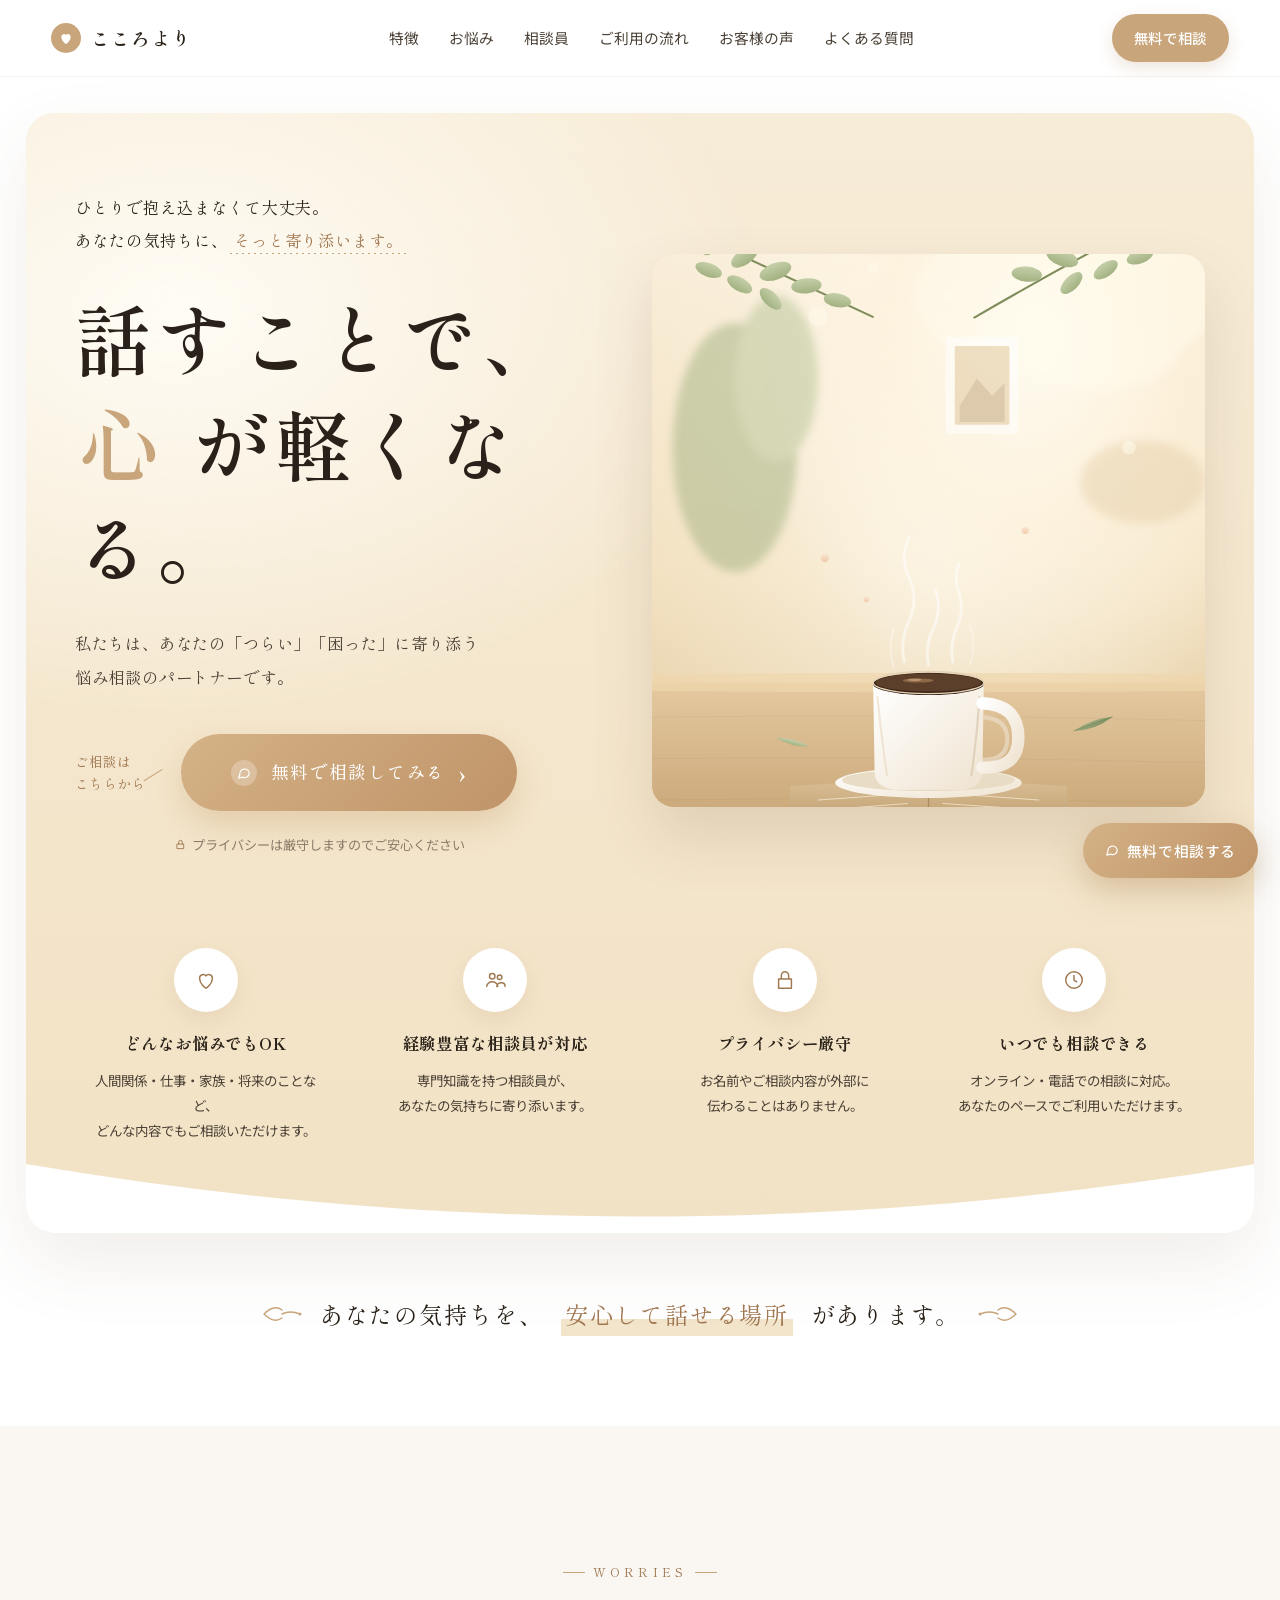
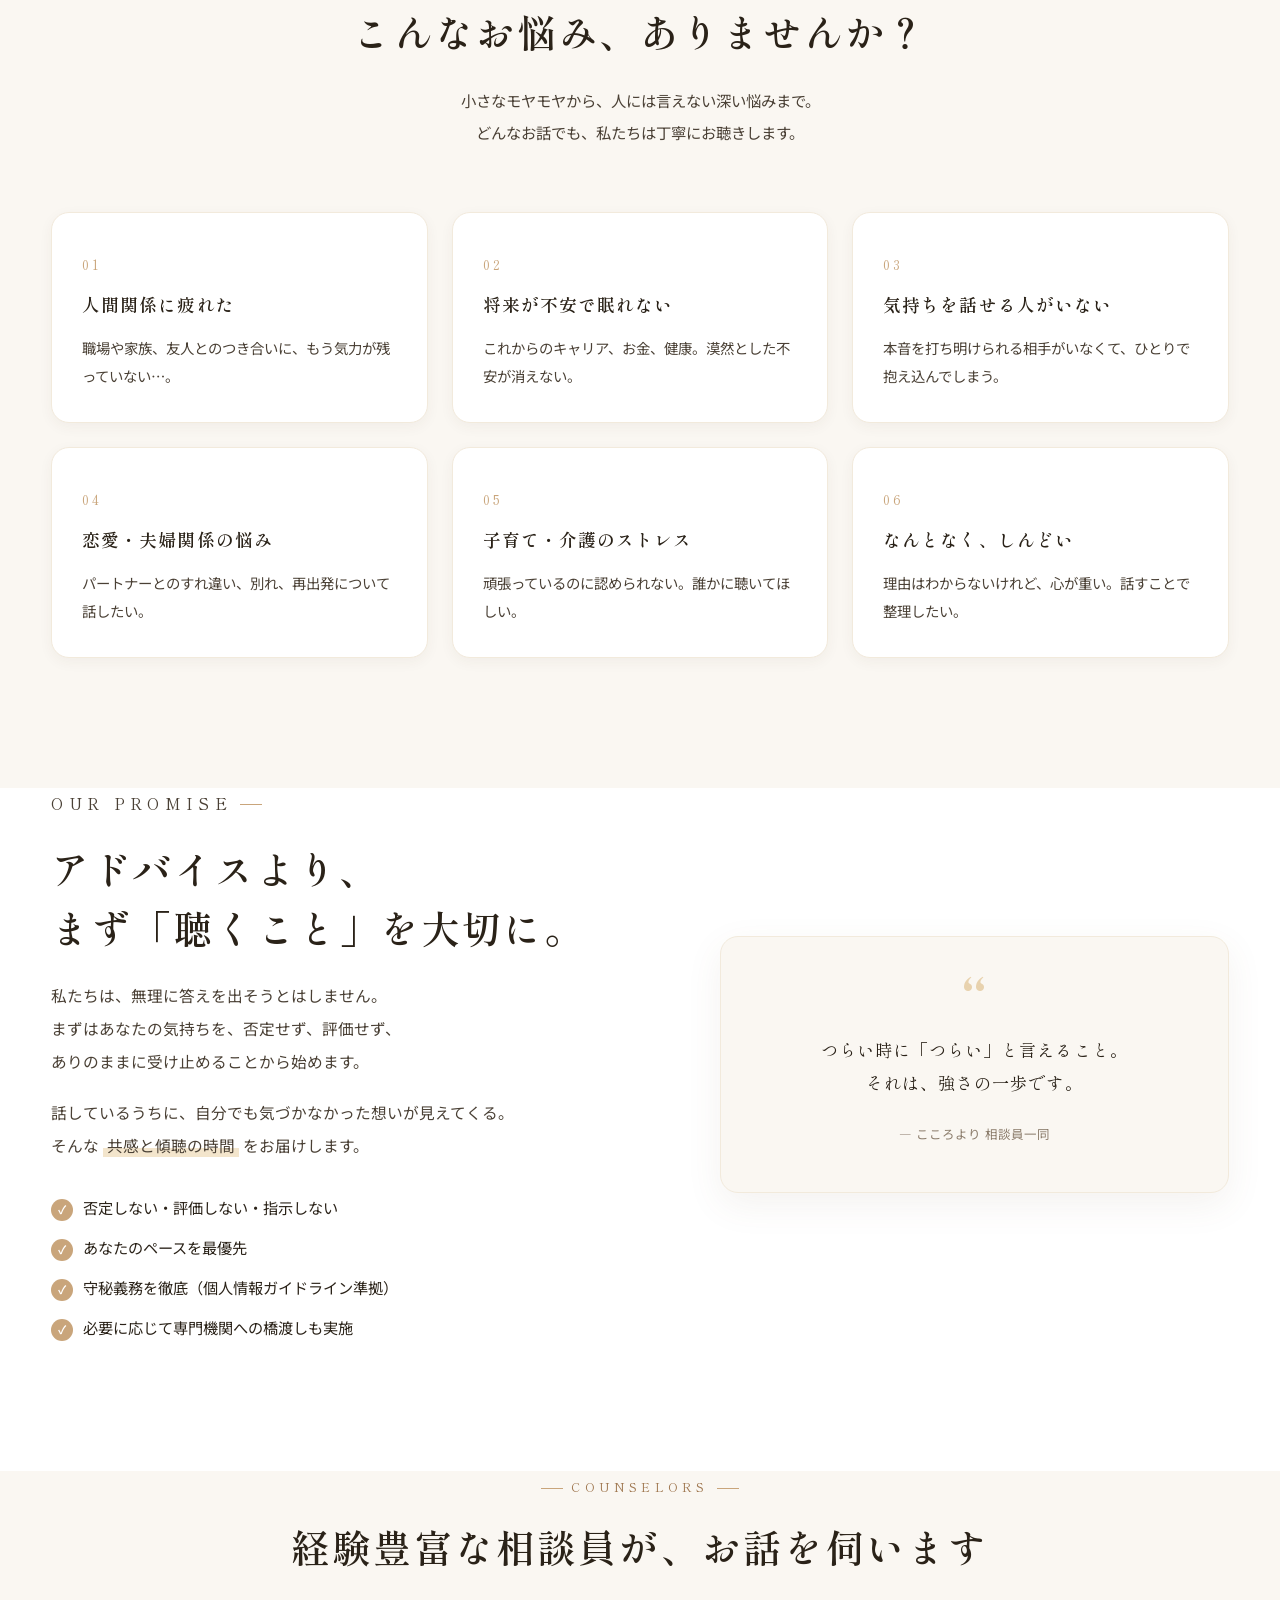
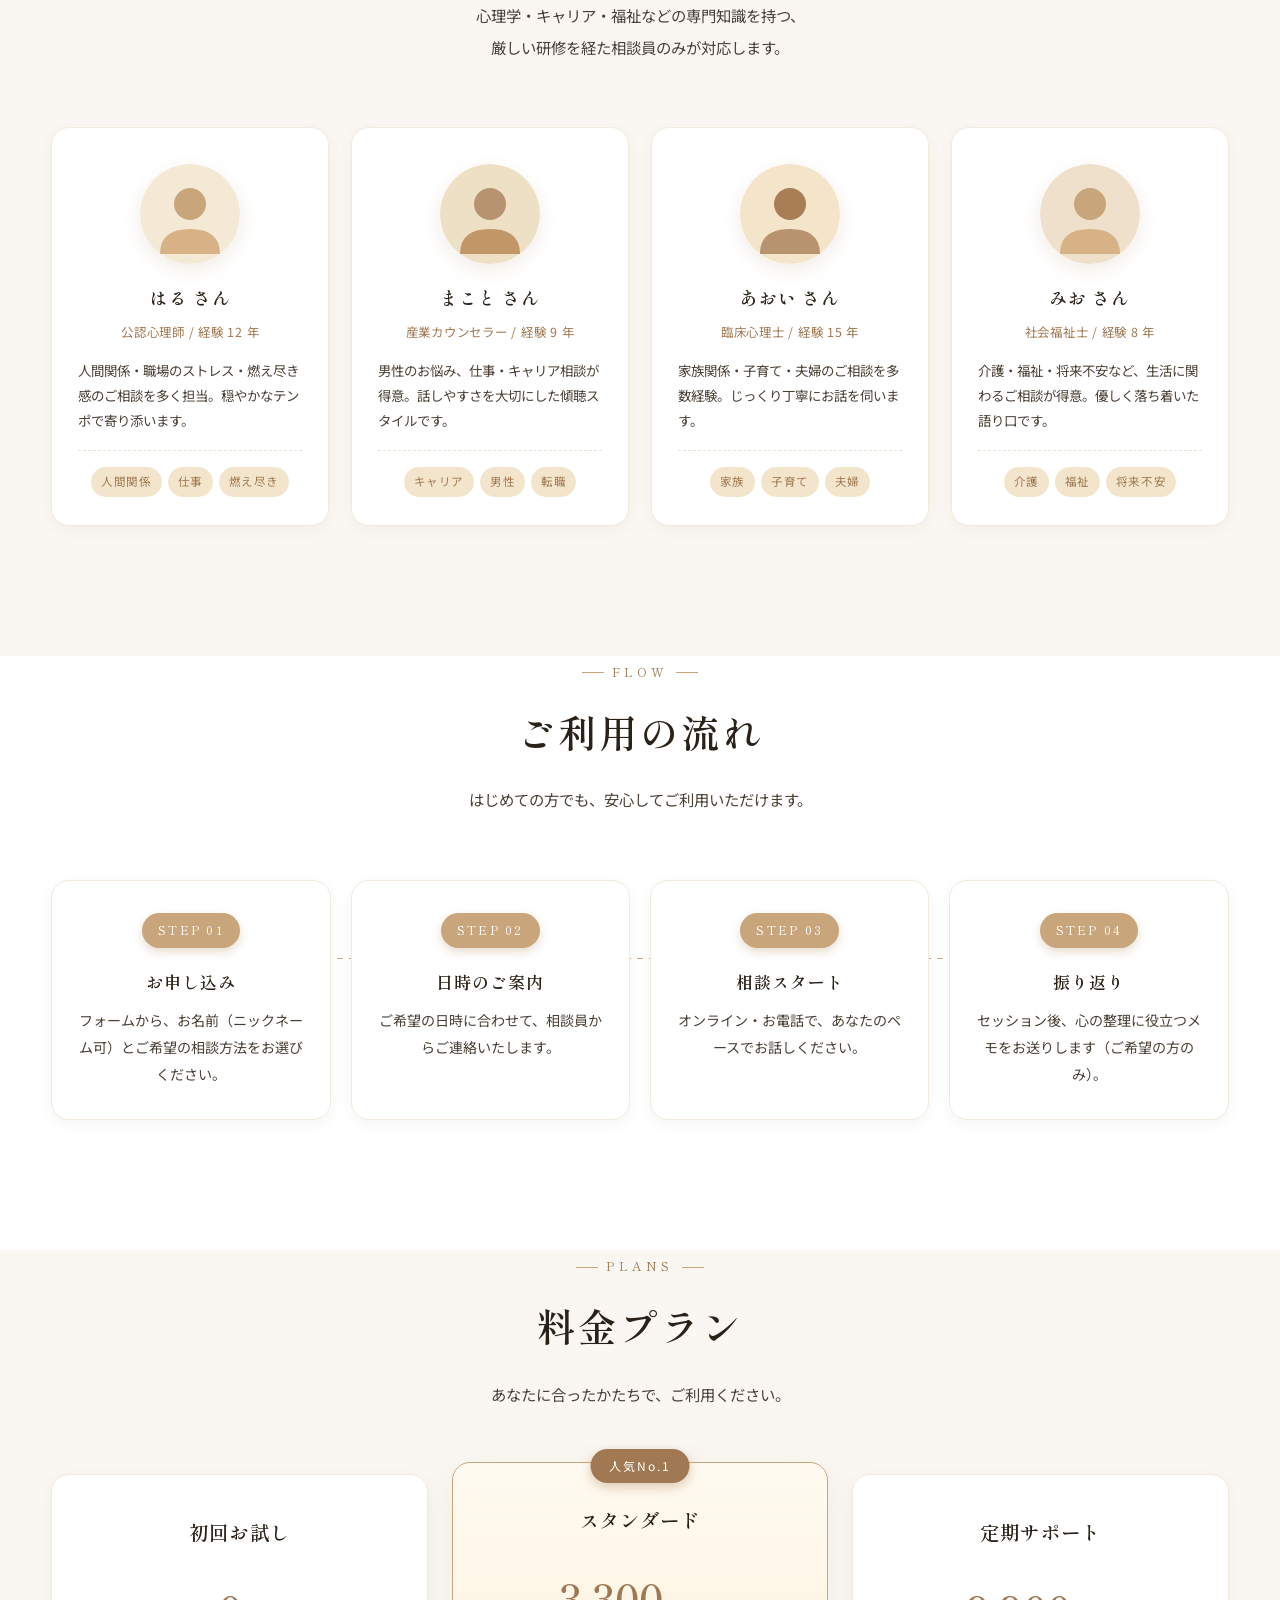
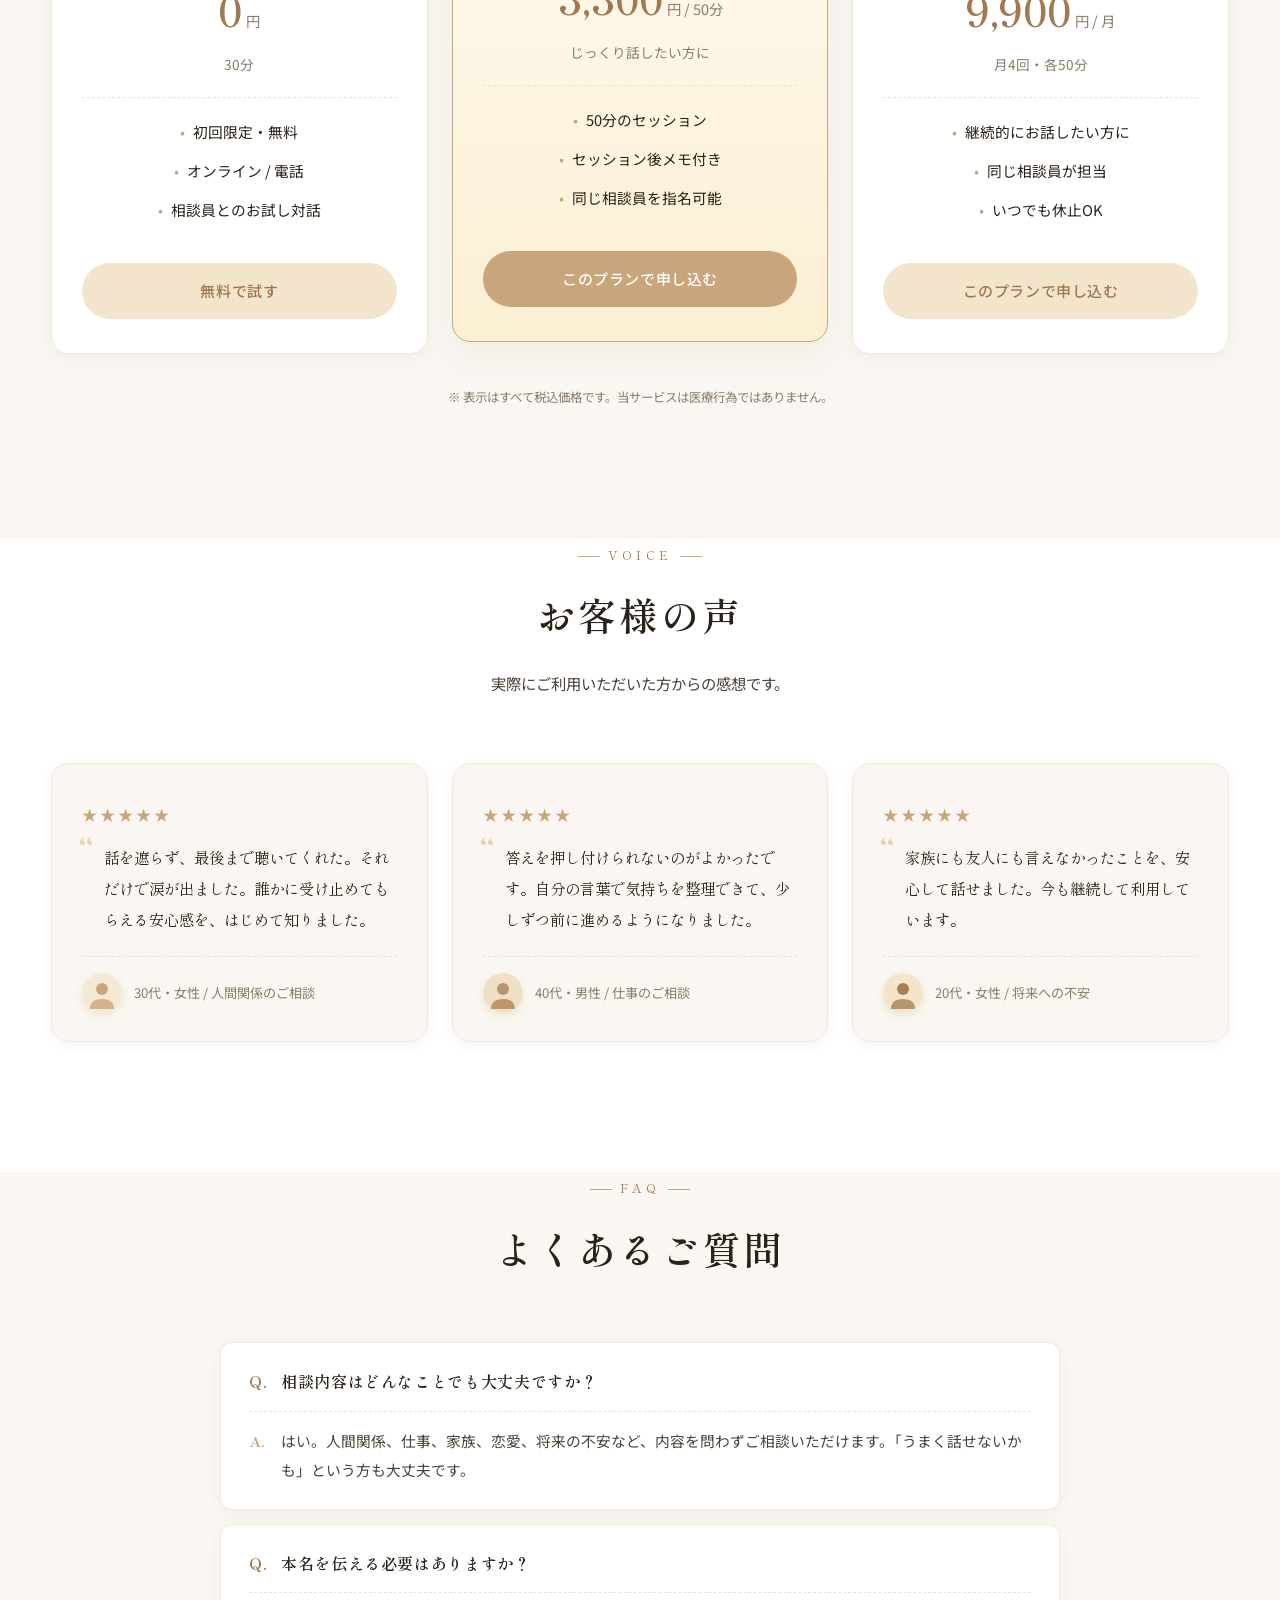
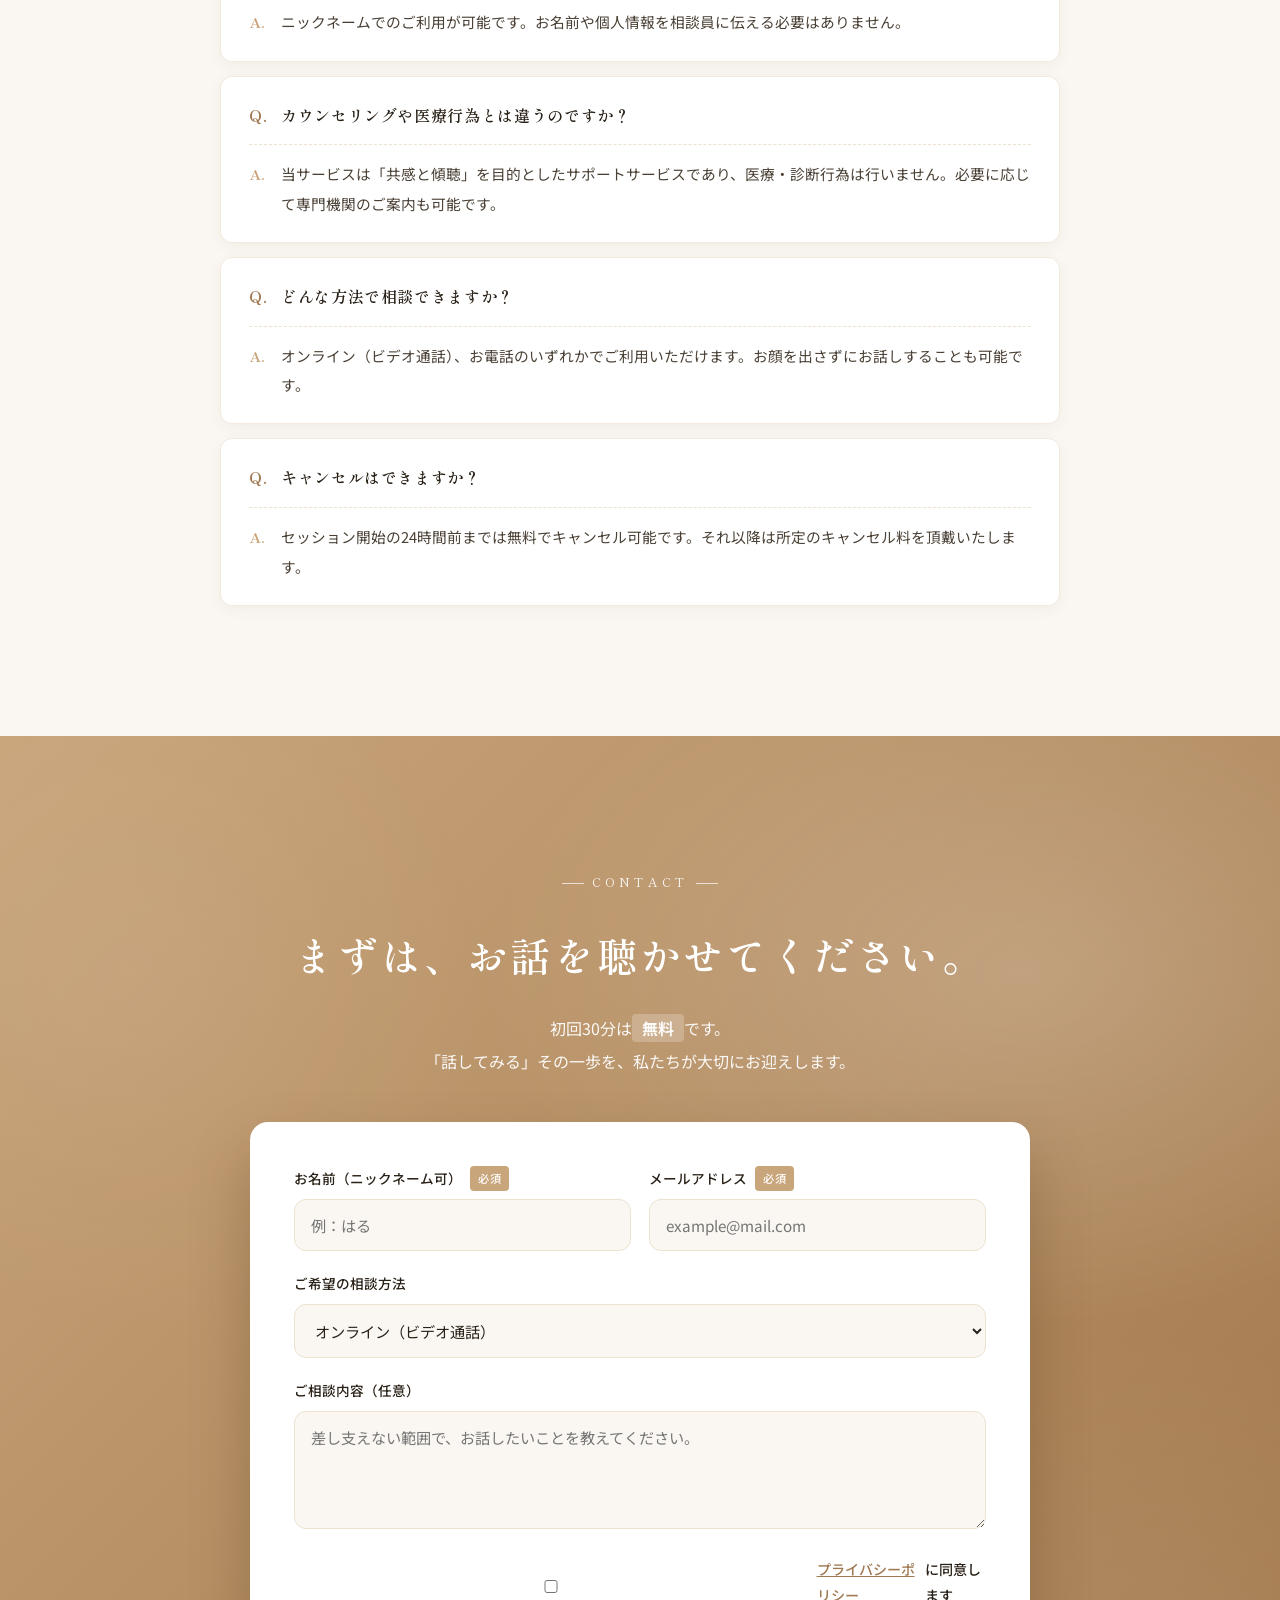
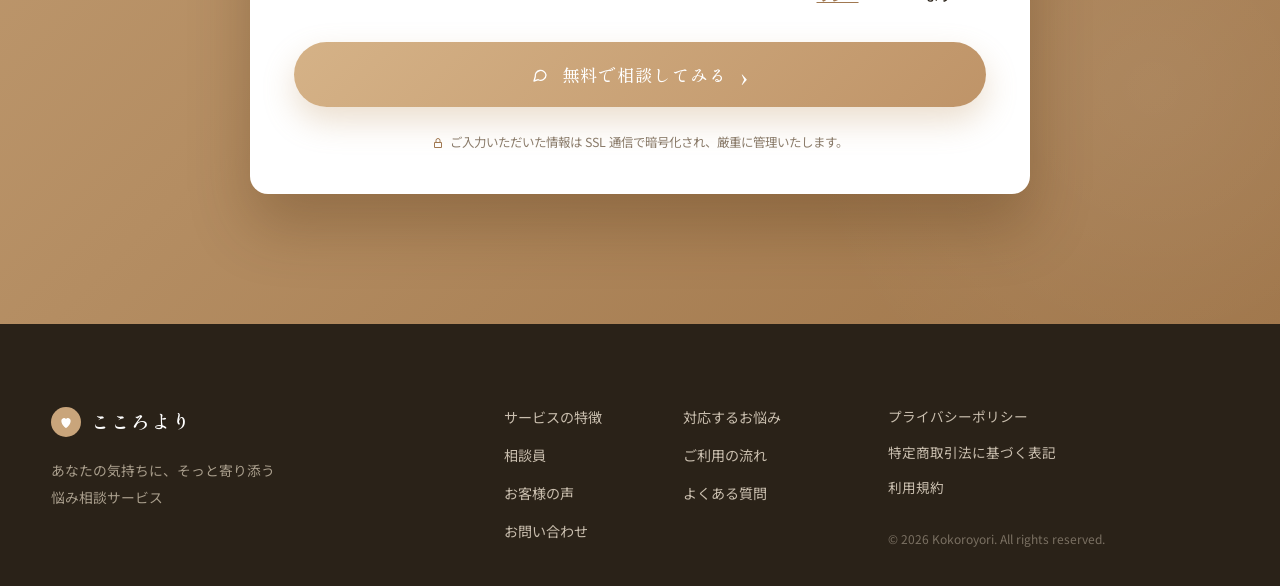
==== commit 0bb4211e: "refactor: 白基調×ベージュアクセントへ全面刷新（リファレンス画像準拠） - 背景を純白ベースに変更し、ベージュ（#C9A57B）はアクセントカラー   （ロゴ・CTA・心の文字・タグ・ボタン" ====
--- a/index.html
+++ b/index.html
@@ -3,11 +3,11 @@
 <head>
   <meta charset="UTF-8" />
   <meta name="viewport" content="width=device-width, initial-scale=1.0" />
-  <meta name="description" content="ひとりで抱え込まなくて大丈夫。経験豊富な相談員が、あなたの気持ちにそっと寄り添う悩み相談サービスです。初回30分無料・プライバシー厳守・累計相談実績10,000件超。" />
+  <meta name="description" content="ひとりで抱え込まなくて大丈夫。経験豊富な相談員が、あなたの気持ちにそっと寄り添う悩み相談サービスです。初回30分無料・プライバシー厳守。" />
   <title>こころより | 話すことで、心が軽くなる｜悩み相談サービス</title>
   <link rel="preconnect" href="https://fonts.googleapis.com" />
   <link rel="preconnect" href="https://fonts.gstatic.com" crossorigin />
-  <link href="https://fonts.googleapis.com/css2?family=Noto+Sans+JP:wght@400;500;700&family=Noto+Serif+JP:wght@400;500;600;700&display=swap" rel="stylesheet" />
+  <link href="https://fonts.googleapis.com/css2?family=Noto+Sans+JP:wght@300;400;500;700&family=Shippori+Mincho:wght@400;500;600;700&display=swap" rel="stylesheet" />
   <link rel="stylesheet" href="style.css" />
 </head>
 <body>
@@ -16,7 +16,7 @@
     <div class="container header-inner">
       <a href="#top" class="logo">
         <span class="logo-mark" aria-hidden="true">
-          <svg viewBox="0 0 24 24" width="18" height="18"><path d="M12 21s-7-4.5-7-11a4 4 0 017-2.6A4 4 0 0119 10c0 6.5-7 11-7 11z" fill="currentColor"/></svg>
+          <svg viewBox="0 0 24 24" width="16" height="16"><path d="M12 21s-7-4.5-7-11a4 4 0 017-2.6A4 4 0 0119 10c0 6.5-7 11-7 11z" fill="currentColor"/></svg>
         </span>
         <span class="logo-text">こころより</span>
       </a>
@@ -34,132 +34,99 @@
 
   <main id="top">
 
-    <!-- ===== HERO ===== -->
+    <!-- ===================== HERO ===================== -->
     <section class="hero">
-      <div class="hero-inner container">
-        <div class="hero-text">
-          <p class="hero-lead">
-            ひとりで抱え込まなくて大丈夫。<br />
-            あなたの気持ちに、<span class="lead-accent">そっと寄り添います。</span>
-          </p>
-          <h1 class="hero-title">
-            話すことで、<br />
-            <span class="title-accent">心</span> が軽くなる。
-          </h1>
-          <p class="hero-desc">
-            私たちは、あなたの「つらい」「困った」に寄り添う<br />
-            悩み相談のパートナーです。
-          </p>
-
-          <div class="hero-cta">
-            <span class="cta-label">ご相談は<br />こちらから</span>
-            <a href="#contact" class="cta-button">
-              <span class="cta-icon" aria-hidden="true">
-                <svg viewBox="0 0 24 24" width="14" height="14"><path d="M21 12a8 8 0 01-11.6 7.1L3 21l1.9-6.4A8 8 0 1121 12z" fill="none" stroke="currentColor" stroke-width="2" stroke-linecap="round" stroke-linejoin="round"/></svg>
+      <div class="hero-card">
+        <div class="hero-grid container">
+          <div class="hero-text">
+            <p class="hero-lead">
+              ひとりで抱え込まなくて大丈夫。<br />
+              あなたの気持ちに、<span class="lead-accent">そっと寄り添います。</span>
+            </p>
+            <h1 class="hero-title">
+              話すことで、<br />
+              <span class="title-accent">心</span> が軽くなる。
+            </h1>
+            <p class="hero-desc">
+              私たちは、あなたの「つらい」「困った」に寄り添う<br />
+              悩み相談のパートナーです。
+            </p>
+
+            <div class="hero-cta">
+              <span class="cta-label">ご相談は<br />こちらから</span>
+              <a href="#contact" class="cta-button">
+                <span class="cta-icon" aria-hidden="true">
+                  <svg viewBox="0 0 24 24" width="14" height="14"><path d="M21 12a8 8 0 01-11.6 7.1L3 21l1.9-6.4A8 8 0 1121 12z" fill="none" stroke="currentColor" stroke-width="2" stroke-linecap="round" stroke-linejoin="round"/></svg>
+                </span>
+                無料で相談してみる
+                <span class="cta-arrow" aria-hidden="true">›</span>
+              </a>
+            </div>
+
+            <p class="hero-note">
+              <span class="lock-icon" aria-hidden="true">
+                <svg viewBox="0 0 24 24" width="11" height="11"><path d="M5 11h14v10H5zM8 11V7a4 4 0 018 0v4" fill="none" stroke="currentColor" stroke-width="2" stroke-linecap="round" stroke-linejoin="round"/></svg>
               </span>
-              無料で相談してみる
-              <span class="cta-arrow" aria-hidden="true">›</span>
-            </a>
-          </div>
-          <p class="hero-note">
-            <span class="lock-icon" aria-hidden="true">
-              <svg viewBox="0 0 24 24" width="12" height="12"><path d="M5 11h14v10H5zM8 11V7a4 4 0 018 0v4" fill="none" stroke="currentColor" stroke-width="2" stroke-linecap="round" stroke-linejoin="round"/></svg>
-            </span>
-            プライバシーは厳守しますのでご安心ください
-          </p>
-
-          <ul class="hero-trust" aria-label="実績">
-            <li><strong>10,000<small>件</small></strong><span>累計相談実績</span></li>
-            <li><strong>98<small>%</small></strong><span>満足度</span></li>
-            <li><strong>24<small>h</small></strong><span>受付対応</span></li>
-          </ul>
-        </div>
-
-        <div class="hero-image">
-          <img src="hero-illustration.svg" alt="やわらかな朝の光が差し込む、温かなコーヒーと観葉植物のあるくつろぎのシーン" width="800" height="1000" />
-          <div class="hero-badge" aria-hidden="true">
-            <span>初回</span>
-            <strong>30<small>分</small></strong>
-            <span>無料</span>
-          </div>
-        </div>
-      </div>
-      <div class="hero-wave" aria-hidden="true"></div>
-    </section>
-
-    <!-- ===== FEATURES ===== -->
-    <section class="features" id="features">
-      <div class="container">
-        <ul class="feature-list">
-          <li class="feature-card">
+              プライバシーは厳守しますのでご安心ください
+            </p>
+          </div>
+
+          <div class="hero-photo">
+            <img src="images/hero.jpg"
+                 alt="柔らかな日差しの入る部屋で、コーヒーカップを手にゆったりとくつろぐ女性"
+                 onerror="this.onerror=null;this.src='hero-illustration.svg';" />
+          </div>
+        </div>
+
+        <div class="hero-features container" id="features">
+          <div class="feature">
             <div class="feature-icon" aria-hidden="true">
-              <svg viewBox="0 0 24 24" width="22" height="22"><path d="M12 21s-7-4.5-7-11a4 4 0 017-2.6A4 4 0 0119 10c0 6.5-7 11-7 11z" fill="none" stroke="currentColor" stroke-width="1.8"/></svg>
+              <svg viewBox="0 0 24 24" width="22" height="22"><path d="M12 21s-7-4.5-7-11a4 4 0 017-2.6A4 4 0 0119 10c0 6.5-7 11-7 11z" fill="none" stroke="currentColor" stroke-width="1.6"/></svg>
             </div>
             <h3>どんなお悩みでもOK</h3>
-            <p>人間関係・仕事・家族・将来のことなど、どんな内容でもご相談いただけます。</p>
-          </li>
-          <li class="feature-card">
+            <p>人間関係・仕事・家族・将来のことなど、<br />どんな内容でもご相談いただけます。</p>
+          </div>
+          <div class="feature">
             <div class="feature-icon" aria-hidden="true">
-              <svg viewBox="0 0 24 24" width="22" height="22"><circle cx="9" cy="8" r="3" fill="none" stroke="currentColor" stroke-width="1.8"/><circle cx="17" cy="9" r="2.5" fill="none" stroke="currentColor" stroke-width="1.8"/><path d="M3 19c0-3 3-5 6-5s6 2 6 5M14 19c0-2 2-4 5-4s4 2 4 4" fill="none" stroke="currentColor" stroke-width="1.8" stroke-linecap="round"/></svg>
+              <svg viewBox="0 0 24 24" width="22" height="22"><circle cx="9" cy="8" r="3" fill="none" stroke="currentColor" stroke-width="1.6"/><circle cx="17" cy="9" r="2.5" fill="none" stroke="currentColor" stroke-width="1.6"/><path d="M3 19c0-3 3-5 6-5s6 2 6 5M14 19c0-2 2-4 5-4s4 2 4 4" fill="none" stroke="currentColor" stroke-width="1.6" stroke-linecap="round"/></svg>
             </div>
             <h3>経験豊富な相談員が対応</h3>
-            <p>専門知識を持つ相談員が、あなたの気持ちに寄り添います。</p>
-          </li>
-          <li class="feature-card">
+            <p>専門知識を持つ相談員が、<br />あなたの気持ちに寄り添います。</p>
+          </div>
+          <div class="feature">
             <div class="feature-icon" aria-hidden="true">
-              <svg viewBox="0 0 24 24" width="22" height="22"><path d="M5 11h14v10H5zM8 11V7a4 4 0 018 0v4" fill="none" stroke="currentColor" stroke-width="1.8" stroke-linejoin="round"/></svg>
+              <svg viewBox="0 0 24 24" width="22" height="22"><path d="M5 11h14v10H5zM8 11V7a4 4 0 018 0v4" fill="none" stroke="currentColor" stroke-width="1.6" stroke-linejoin="round"/></svg>
             </div>
             <h3>プライバシー厳守</h3>
-            <p>お名前やご相談内容が外部に伝わることはありません。</p>
-          </li>
-          <li class="feature-card">
+            <p>お名前やご相談内容が外部に<br />伝わることはありません。</p>
+          </div>
+          <div class="feature">
             <div class="feature-icon" aria-hidden="true">
-              <svg viewBox="0 0 24 24" width="22" height="22"><circle cx="12" cy="12" r="9" fill="none" stroke="currentColor" stroke-width="1.8"/><path d="M12 7v5l3 2" fill="none" stroke="currentColor" stroke-width="1.8" stroke-linecap="round"/></svg>
+              <svg viewBox="0 0 24 24" width="22" height="22"><circle cx="12" cy="12" r="9" fill="none" stroke="currentColor" stroke-width="1.6"/><path d="M12 7v5l3 2" fill="none" stroke="currentColor" stroke-width="1.6" stroke-linecap="round"/></svg>
             </div>
             <h3>いつでも相談できる</h3>
-            <p>オンライン・電話での相談に対応。あなたのペースでご利用いただけます。</p>
-          </li>
-        </ul>
-
-        <p class="features-tagline">
-          <span class="leaf left" aria-hidden="true">
-            <svg viewBox="0 0 32 12"><path d="M2 6 Q16 -2 30 6 Q16 14 2 6 Z" fill="currentColor"/></svg>
-          </span>
-          あなたの気持ちを、<span class="tagline-accent">安心して話せる場所</span>があります。
-          <span class="leaf right" aria-hidden="true">
-            <svg viewBox="0 0 32 12"><path d="M2 6 Q16 -2 30 6 Q16 14 2 6 Z" fill="currentColor"/></svg>
-          </span>
-        </p>
-      </div>
-    </section>
-
-    <!-- ===== TRUST STATS ===== -->
-    <section class="trust-bar" aria-label="信頼できる実績">
-      <div class="container trust-inner">
-        <div class="trust-item">
-          <div class="trust-num">10,000<span>件超</span></div>
-          <div class="trust-label">累計相談実績</div>
-        </div>
-        <div class="trust-divider" aria-hidden="true"></div>
-        <div class="trust-item">
-          <div class="trust-num">98<span>%</span></div>
-          <div class="trust-label">「話してよかった」</div>
-        </div>
-        <div class="trust-divider" aria-hidden="true"></div>
-        <div class="trust-item">
-          <div class="trust-num">100<span>%</span></div>
-          <div class="trust-label">守秘義務の徹底</div>
-        </div>
-        <div class="trust-divider" aria-hidden="true"></div>
-        <div class="trust-item">
-          <div class="trust-num">24<span>時間</span></div>
-          <div class="trust-label">受付・お申込み</div>
-        </div>
-      </div>
-    </section>
-
-    <!-- ===== WORRIES ===== -->
-    <section class="worries" id="worries">
+            <p>オンライン・電話での相談に対応。<br />あなたのペースでご利用いただけます。</p>
+          </div>
+        </div>
+
+        <svg class="hero-card-curve" viewBox="0 0 1440 80" preserveAspectRatio="none" aria-hidden="true">
+          <path d="M0,0 C480,80 960,80 1440,0 L1440,80 L0,80 Z" fill="#FFFFFF"/>
+        </svg>
+      </div>
+
+      <p class="hero-tagline">
+        <span class="leaf left" aria-hidden="true">
+          <svg viewBox="0 0 40 16"><path d="M2 8 Q12 -2 20 4 M2 8 Q12 18 20 12 M20 8 Q28 4 38 8" stroke="currentColor" stroke-width="1.4" fill="none" stroke-linecap="round"/><circle cx="38" cy="8" r="1.5" fill="currentColor"/></svg>
+        </span>
+        あなたの気持ちを、<span class="tagline-accent">安心して話せる場所</span>があります。
+        <span class="leaf right" aria-hidden="true">
+          <svg viewBox="0 0 40 16"><path d="M38 8 Q28 -2 20 4 M38 8 Q28 18 20 12 M20 8 Q12 4 2 8" stroke="currentColor" stroke-width="1.4" fill="none" stroke-linecap="round"/><circle cx="2" cy="8" r="1.5" fill="currentColor"/></svg>
+        </span>
+      </p>
+    </section>
+
+    <!-- ===================== WORRIES ===================== -->
+    <section class="section worries" id="worries">
       <div class="container">
         <div class="section-head">
           <p class="section-eyebrow">Worries</p>
@@ -199,16 +166,11 @@
             <p>理由はわからないけれど、心が重い。話すことで整理したい。</p>
           </li>
         </ul>
-
-        <p class="worries-cta">
-          ひとつでも当てはまったら、<br class="sp-only" />まずは無料でお話してみませんか？
-          <a href="#contact" class="link-arrow">無料で相談してみる ›</a>
-        </p>
-      </div>
-    </section>
-
-    <!-- ===== PROMISE / EMPATHY ===== -->
-    <section class="promise">
+      </div>
+    </section>
+
+    <!-- ===================== PROMISE ===================== -->
+    <section class="section promise">
       <div class="container promise-inner">
         <div class="promise-text">
           <p class="section-eyebrow">Our Promise</p>
@@ -225,25 +187,20 @@
           <ul class="promise-points">
             <li>否定しない・評価しない・指示しない</li>
             <li>あなたのペースを最優先</li>
-            <li>守秘義務を徹底（厚生労働省 個人情報ガイドライン準拠）</li>
+            <li>守秘義務を徹底（個人情報ガイドライン準拠）</li>
             <li>必要に応じて専門機関への橋渡しも実施</li>
           </ul>
         </div>
-        <div class="promise-visual" aria-hidden="true">
-          <div class="promise-card">
-            <div class="promise-quote-mark">“</div>
-            <p>つらい時に「つらい」と言えること。<br />それは、強さの一歩です。</p>
-            <span class="promise-author">— こころより 相談員一同</span>
-          </div>
-          <div class="promise-circle big"></div>
-          <div class="promise-circle mid"></div>
-          <div class="promise-circle sm"></div>
-        </div>
-      </div>
-    </section>
-
-    <!-- ===== COUNSELORS ===== -->
-    <section class="counselors" id="counselors">
+        <div class="promise-card">
+          <div class="promise-quote-mark">“</div>
+          <p>つらい時に「つらい」と言えること。<br />それは、強さの一歩です。</p>
+          <span class="promise-author">— こころより 相談員一同</span>
+        </div>
+      </div>
+    </section>
+
+    <!-- ===================== COUNSELORS ===================== -->
+    <section class="section counselors" id="counselors">
       <div class="container">
         <div class="section-head">
           <p class="section-eyebrow">Counselors</p>
@@ -255,7 +212,7 @@
           <article class="counselor-card">
             <div class="counselor-avatar" aria-hidden="true">
               <svg viewBox="0 0 100 100" width="100" height="100">
-                <circle cx="50" cy="50" r="50" fill="#F1DEBE"/>
+                <circle cx="50" cy="50" r="50" fill="#F4E9D5"/>
                 <circle cx="50" cy="40" r="16" fill="#C9A57B"/>
                 <path d="M20 90 Q20 65 50 65 Q80 65 80 90 Z" fill="#D7B286"/>
               </svg>
@@ -319,8 +276,8 @@
       </div>
     </section>
 
-    <!-- ===== FLOW ===== -->
-    <section class="flow" id="flow">
+    <!-- ===================== FLOW ===================== -->
+    <section class="section flow" id="flow">
       <div class="container">
         <div class="section-head">
           <p class="section-eyebrow">Flow</p>
@@ -352,8 +309,8 @@
       </div>
     </section>
 
-    <!-- ===== PRICING ===== -->
-    <section class="pricing">
+    <!-- ===================== PRICING ===================== -->
+    <section class="section pricing">
       <div class="container">
         <div class="section-head">
           <p class="section-eyebrow">Plans</p>
@@ -402,8 +359,8 @@
       </div>
     </section>
 
-    <!-- ===== VOICE ===== -->
-    <section class="voice" id="voice">
+    <!-- ===================== VOICE ===================== -->
+    <section class="section voice" id="voice">
       <div class="container">
         <div class="section-head">
           <p class="section-eyebrow">Voice</p>
@@ -418,7 +375,7 @@
             </blockquote>
             <figcaption>
               <span class="voice-avatar" aria-hidden="true">
-                <svg viewBox="0 0 60 60" width="40" height="40"><circle cx="30" cy="30" r="30" fill="#F1DEBE"/><circle cx="30" cy="24" r="9" fill="#C9A57B"/><path d="M12 54 Q12 39 30 39 Q48 39 48 54 Z" fill="#D7B286"/></svg>
+                <svg viewBox="0 0 60 60" width="40" height="40"><circle cx="30" cy="30" r="30" fill="#F4E9D5"/><circle cx="30" cy="24" r="9" fill="#C9A57B"/><path d="M12 54 Q12 39 30 39 Q48 39 48 54 Z" fill="#D7B286"/></svg>
               </span>
               <span>30代・女性 / 人間関係のご相談</span>
             </figcaption>
@@ -451,8 +408,8 @@
       </div>
     </section>
 
-    <!-- ===== FAQ ===== -->
-    <section class="faq" id="faq">
+    <!-- ===================== FAQ ===================== -->
+    <section class="section faq" id="faq">
       <div class="container">
         <div class="section-head">
           <p class="section-eyebrow">FAQ</p>
@@ -483,7 +440,7 @@
       </div>
     </section>
 
-    <!-- ===== CTA / CONTACT ===== -->
+    <!-- ===================== CONTACT ===================== -->
     <section class="contact" id="contact">
       <div class="container contact-inner">
         <p class="section-eyebrow light">Contact</p>
@@ -544,7 +501,7 @@
       <div class="footer-brand">
         <a href="#top" class="logo">
           <span class="logo-mark" aria-hidden="true">
-            <svg viewBox="0 0 24 24" width="18" height="18"><path d="M12 21s-7-4.5-7-11a4 4 0 017-2.6A4 4 0 0119 10c0 6.5-7 11-7 11z" fill="currentColor"/></svg>
+            <svg viewBox="0 0 24 24" width="16" height="16"><path d="M12 21s-7-4.5-7-11a4 4 0 017-2.6A4 4 0 0119 10c0 6.5-7 11-7 11z" fill="currentColor"/></svg>
           </span>
           <span class="logo-text">こころより</span>
         </a>
--- a/style.css
+++ b/style.css
@@ -1,27 +1,37 @@
 /* =========================================================
    こころより | Counseling Service LP
-   Warm, gentle palette inspired by the hero photo.
+   White-based, beige-accented, faithful to the reference photo.
    ========================================================= */
 
 :root {
-  --bg:          #FBF5EB;
-  --bg-soft:     #F4E9D5;
-  --bg-card:    #FFFFFF;
-  --text:        #3F342B;
-  --text-soft:   #5A4D40;
-  --text-muted:  #8A7B6A;
-  --accent:      #C9A57B;
-  --accent-deep: #A87E55;
-  --accent-soft: #E8D2AE;
-  --accent-pale: #F5E6CC;
-  --line:        #E5D6BD;
-  --shadow-sm:   0 4px 14px rgba(120, 90, 60, 0.06);
-  --shadow:      0 14px 40px rgba(120, 90, 60, 0.10);
-  --shadow-lg:   0 30px 60px rgba(120, 90, 60, 0.16);
-  --radius:      18px;
-  --radius-sm:   12px;
-  --serif: "Noto Serif JP", "Hiragino Mincho ProN", "Yu Mincho", serif;
-  --sans:  "Noto Sans JP",  "Hiragino Sans",       "Yu Gothic", sans-serif;
+  /* Surface */
+  --white:        #FFFFFF;
+  --bg:           #FFFFFF;
+  --bg-soft:      #FAF7F2;   /* very light cream */
+  --bg-warm:      #F5EBDA;   /* hero card cream */
+  --bg-warm-2:    #F8EFDD;
+  /* Text */
+  --text:         #2A2218;
+  --text-soft:    #4A4035;
+  --text-muted:   #8A7B6A;
+  /* Beige image color */
+  --accent:       #C9A57B;
+  --accent-deep:  #A07851;
+  --accent-soft:  #E8D2AE;
+  --accent-pale:  #F3E5CC;
+  /* Lines */
+  --line:         #ECE2D0;
+  --line-soft:    #F2EADC;
+  /* Shadows */
+  --shadow-sm:    0 4px 14px rgba(80, 60, 30, 0.05);
+  --shadow:       0 12px 36px rgba(120, 90, 60, 0.08);
+  --shadow-lg:    0 28px 60px rgba(120, 90, 60, 0.12);
+  /* Radii */
+  --radius:       18px;
+  --radius-sm:    12px;
+  /* Type */
+  --serif: "Shippori Mincho", "Noto Serif JP", "Hiragino Mincho ProN", "Yu Mincho", serif;
+  --sans:  "Noto Sans JP", "Hiragino Sans", "Yu Gothic", sans-serif;
 }
 
 * { box-sizing: border-box; }
@@ -32,7 +42,7 @@
   margin: 0;
   font-family: var(--sans);
   color: var(--text);
-  background: var(--bg);
+  background: var(--white);
   line-height: 1.85;
   -webkit-font-smoothing: antialiased;
   -webkit-text-size-adjust: 100%;
@@ -42,7 +52,7 @@
 a { color: inherit; text-decoration: none; }
 
 .container {
-  width: min(1140px, 92%);
+  width: min(1180px, 92%);
   margin-inline: auto;
 }
 
@@ -58,10 +68,10 @@
   position: sticky;
   top: 0;
   z-index: 50;
-  background: rgba(251, 245, 235, 0.88);
+  background: rgba(255, 255, 255, 0.92);
   backdrop-filter: blur(10px);
   -webkit-backdrop-filter: blur(10px);
-  border-bottom: 1px solid rgba(199, 174, 140, 0.18);
+  border-bottom: 1px solid rgba(199, 174, 140, 0.16);
 }
 .header-inner {
   display: flex;
@@ -75,15 +85,15 @@
   align-items: center;
   gap: 10px;
   font-family: var(--serif);
-  font-weight: 700;
+  font-weight: 600;
   font-size: 1.18rem;
   color: var(--text);
-  letter-spacing: 0.04em;
+  letter-spacing: 0.06em;
 }
 .logo-mark {
   display: inline-grid;
   place-items: center;
-  width: 32px; height: 32px;
+  width: 30px; height: 30px;
   border-radius: 50%;
   background: var(--accent);
   color: #fff;
@@ -94,10 +104,7 @@
   font-size: 0.92rem;
   color: var(--text-soft);
 }
-.nav a {
-  position: relative;
-  transition: color 0.2s;
-}
+.nav a { position: relative; transition: color 0.2s; }
 .nav a:hover { color: var(--accent-deep); }
 .nav a::after {
   content: "";
@@ -117,7 +124,7 @@
   font-size: 0.9rem;
   font-weight: 500;
   letter-spacing: 0.04em;
-  box-shadow: 0 6px 16px rgba(176, 138, 94, 0.25);
+  box-shadow: 0 6px 16px rgba(176, 138, 94, 0.22);
   transition: background 0.2s, transform 0.2s, box-shadow 0.2s;
 }
 .header-cta:hover {
@@ -133,30 +140,41 @@
    HERO
    ==================================================== */
 .hero {
+  background: var(--white);
+  padding: 36px 0 60px;
+  position: relative;
+}
+
+.hero-card {
   position: relative;
   background:
-    radial-gradient(ellipse 90% 70% at 15% 20%, #FFFBF1 0%, transparent 60%),
-    radial-gradient(ellipse 60% 50% at 90% 90%, #ECDABB 0%, transparent 70%),
-    linear-gradient(180deg, #FBF5EB 0%, #EFE0C2 100%);
-  padding: 60px 0 140px;
+    radial-gradient(ellipse 80% 60% at 12% 18%, #FFFCF5 0%, transparent 60%),
+    linear-gradient(180deg, #F7ECD7 0%, #F2E2C5 100%);
+  border-radius: 28px;
+  padding: 70px 0 90px;
+  margin: 0 auto;
+  width: min(1380px, 96%);
   overflow: hidden;
-}
-.hero-inner {
-  display: grid;
-  grid-template-columns: 1.05fr 1fr;
-  gap: 60px;
-  align-items: center;
-  min-height: 600px;
-}
-.hero-text { padding-block: 12px; }
+  box-shadow: 0 30px 70px rgba(120, 90, 60, 0.10);
+}
+
+.hero-grid {
+  display: grid;
+  grid-template-columns: 1fr 1.05fr;
+  gap: 50px;
+  align-items: center;
+  min-height: 560px;
+}
+
+.hero-text { padding: 8px 0; }
 
 .hero-lead {
   font-family: var(--serif);
-  font-size: 1.05rem;
-  color: var(--text);
-  margin: 0 0 32px;
+  font-size: 1.02rem;
+  color: var(--text);
+  margin: 0 0 30px;
   line-height: 2;
-  letter-spacing: 0.04em;
+  letter-spacing: 0.06em;
 }
 .lead-accent {
   position: relative;
@@ -174,12 +192,12 @@
 
 .hero-title {
   font-family: var(--serif);
-  font-weight: 700;
-  font-size: clamp(2.5rem, 6vw, 4.8rem);
+  font-weight: 600;
+  font-size: clamp(2.6rem, 6vw, 5rem);
   line-height: 1.32;
   margin: 0 0 32px;
-  letter-spacing: 0.04em;
-  color: #3A2E22;
+  letter-spacing: 0.06em;
+  color: #2A211A;
 }
 .title-accent {
   color: var(--accent);
@@ -193,7 +211,7 @@
   color: var(--text-soft);
   line-height: 2.05;
   margin: 0 0 40px;
-  letter-spacing: 0.03em;
+  letter-spacing: 0.05em;
 }
 
 .hero-cta {
@@ -205,7 +223,7 @@
   font-family: var(--serif);
   font-size: 0.85rem;
   color: var(--accent-deep);
-  line-height: 1.5;
+  line-height: 1.55;
   position: relative;
   padding-right: 14px;
   white-space: nowrap;
@@ -222,22 +240,23 @@
   display: inline-flex;
   align-items: center;
   gap: 14px;
-  background: linear-gradient(135deg, #DBB78A, #BC9266);
+  background: linear-gradient(135deg, #D5B287, #BF9468);
   color: #fff;
-  padding: 22px 48px;
+  padding: 22px 50px;
   border-radius: 999px;
+  font-family: var(--serif);
   font-size: 1.1rem;
   font-weight: 500;
-  letter-spacing: 0.06em;
-  box-shadow: 0 14px 32px rgba(193, 151, 104, 0.34);
-  transition: transform 0.2s, box-shadow 0.2s, filter 0.2s;
+  letter-spacing: 0.08em;
+  box-shadow: 0 14px 32px rgba(193, 151, 104, 0.32);
+  transition: transform 0.2s, box-shadow 0.2s;
   position: relative;
   overflow: hidden;
 }
 .cta-button::before {
   content: "";
   position: absolute; inset: 0;
-  background: linear-gradient(120deg, transparent 30%, rgba(255,255,255,0.3) 50%, transparent 70%);
+  background: linear-gradient(120deg, transparent 30%, rgba(255,255,255,0.25) 50%, transparent 70%);
   transform: translateX(-100%);
   transition: transform 0.6s ease;
 }
@@ -246,7 +265,7 @@
 .cta-icon {
   display: inline-grid;
   place-items: center;
-  width: 28px; height: 28px;
+  width: 26px; height: 26px;
   border-radius: 50%;
   background: rgba(255,255,255,0.25);
 }
@@ -262,202 +281,127 @@
 }
 .lock-icon { display: inline-grid; place-items: center; color: var(--accent-deep); }
 
-.hero-trust {
-  list-style: none;
-  margin: 50px 0 0;
-  padding: 24px 0 0;
-  border-top: 1px dashed var(--line);
-  display: flex;
-  gap: 36px;
-  align-items: center;
-}
-.hero-trust li {
-  display: flex;
-  flex-direction: column;
-  font-size: 0.78rem;
-  color: var(--text-muted);
-  letter-spacing: 0.06em;
-}
-.hero-trust strong {
-  font-family: var(--serif);
-  font-size: 1.7rem;
-  color: var(--accent-deep);
-  font-weight: 700;
-  line-height: 1.1;
-}
-.hero-trust strong small { font-size: 0.6em; margin-left: 2px; color: var(--accent-deep); font-weight: 500; }
-.hero-trust span { margin-top: 4px; }
-
-/* Hero image (illustration) */
-.hero-image {
-  position: relative;
-  aspect-ratio: 4 / 5;
-  border-radius: 28px;
+/* Hero photo */
+.hero-photo {
+  position: relative;
+  width: 100%;
+  aspect-ratio: 5 / 5;
+  border-radius: 22px;
   overflow: hidden;
-  background: #EFE0CB;
-  box-shadow:
-    var(--shadow-lg),
-    inset 0 0 0 1px rgba(255,255,255,0.5);
-}
-.hero-image img {
-  width: 100%; height: 100%;
+  background: linear-gradient(135deg, #EFE0CB 0%, #DABF95 100%);
+  box-shadow: 0 30px 60px rgba(120, 90, 60, 0.16);
+}
+.hero-photo img {
+  width: 100%;
+  height: 100%;
   object-fit: cover;
   display: block;
 }
-.hero-badge {
-  position: absolute;
-  top: 24px; left: 24px;
-  width: 96px; height: 96px;
-  background: #fff;
+
+/* Hero features (4 cards inside hero card) */
+.hero-features {
+  margin-top: 70px;
+  display: grid;
+  grid-template-columns: repeat(4, 1fr);
+  gap: 28px;
+  position: relative;
+}
+.feature {
+  text-align: center;
+  padding: 0 8px;
+}
+.feature-icon {
+  width: 64px; height: 64px;
+  margin: 0 auto 16px;
+  display: grid;
+  place-items: center;
+  background: #FFFFFF;
+  color: var(--accent-deep);
   border-radius: 50%;
-  display: grid;
-  place-items: center;
-  text-align: center;
-  font-family: var(--serif);
-  color: var(--accent-deep);
-  box-shadow: 0 12px 24px rgba(120, 90, 60, 0.18);
-  border: 2px dashed var(--accent-soft);
-  line-height: 1.2;
-}
-.hero-badge span { font-size: 0.7rem; display: block; }
-.hero-badge strong { font-size: 1.7rem; font-weight: 700; display: block; }
-.hero-badge strong small { font-size: 0.55em; margin-left: 1px; }
-
-.hero-wave {
+  box-shadow: 0 8px 22px rgba(176, 138, 94, 0.16);
+}
+.feature h3 {
+  font-family: var(--serif);
+  font-size: 1.02rem;
+  margin: 0 0 10px;
+  color: var(--text);
+  letter-spacing: 0.05em;
+}
+.feature p {
+  font-size: 0.84rem;
+  color: var(--text-soft);
+  margin: 0;
+  line-height: 1.85;
+}
+
+/* Bottom curve of hero card */
+.hero-card-curve {
   position: absolute;
   left: 0; right: 0; bottom: -1px;
-  height: 90px;
-  background: var(--bg);
-  -webkit-mask: radial-gradient(ellipse 60% 100% at 50% 0%, transparent 70%, #000 71%);
-          mask: radial-gradient(ellipse 60% 100% at 50% 0%, transparent 70%, #000 71%);
-}
-
+  width: 100%;
+  height: 70px;
+}
+
+/* Tagline below the hero card */
+.hero-tagline {
+  margin: 60px auto 30px;
+  text-align: center;
+  font-family: var(--serif);
+  font-size: clamp(1.05rem, 2vw, 1.45rem);
+  color: var(--text);
+  letter-spacing: 0.08em;
+  display: flex;
+  align-items: center;
+  justify-content: center;
+  gap: 18px;
+  flex-wrap: wrap;
+  padding: 0 16px;
+}
+.tagline-accent {
+  color: var(--accent-deep);
+  background: linear-gradient(180deg, transparent 60%, var(--accent-pale) 60%);
+  padding: 0 4px;
+}
+.leaf {
+  display: inline-block;
+  color: var(--accent);
+  width: 40px;
+  height: 16px;
+}
+
+@media (max-width: 1100px) {
+  .hero-features { grid-template-columns: repeat(4, 1fr); gap: 16px; }
+  .feature p { font-size: 0.8rem; }
+  .feature p br { display: none; }
+}
 @media (max-width: 980px) {
-  .hero { padding: 36px 0 80px; }
-  .hero-inner { grid-template-columns: 1fr; gap: 36px; }
-  .hero-image { order: -1; aspect-ratio: 16 / 11; max-width: 560px; margin: 0 auto; }
+  .hero { padding: 24px 0 50px; }
+  .hero-card { padding: 50px 0 80px; border-radius: 22px; }
+  .hero-grid { grid-template-columns: 1fr; gap: 36px; min-height: auto; }
+  .hero-photo { order: -1; aspect-ratio: 16 / 11; max-width: 580px; margin: 0 auto; }
   .hero-cta { flex-direction: column; align-items: stretch; gap: 12px; }
   .cta-label { text-align: center; padding: 0; }
   .cta-label::after { display: none; }
   .cta-button { justify-content: center; padding: 18px 24px; }
   .hero-note { margin-left: 0; justify-content: center; text-align: center; }
-  .hero-trust { justify-content: space-between; gap: 12px; }
-  .hero-trust strong { font-size: 1.4rem; }
-}
-
-/* ====================================================
-   FEATURES
-   ==================================================== */
-.features {
-  background: var(--bg);
-  padding: 70px 0 100px;
-}
-.feature-list {
-  list-style: none;
-  margin: 0;
-  padding: 0;
-  display: grid;
-  grid-template-columns: repeat(4, 1fr);
-  gap: 32px;
-}
-.feature-card {
-  background: transparent;
-  text-align: center;
-  padding: 16px 8px;
-  transition: transform 0.3s ease;
-}
-.feature-card:hover { transform: translateY(-6px); }
-.feature-icon {
-  width: 76px; height: 76px;
-  margin: 0 auto 22px;
-  display: grid;
-  place-items: center;
-  background: linear-gradient(135deg, #FFFFFF, #F8EDD9);
-  color: var(--accent-deep);
-  border-radius: 50%;
-  box-shadow: 0 8px 24px rgba(176, 138, 94, 0.14);
-}
-.feature-card h3 {
-  font-family: var(--serif);
-  font-size: 1.08rem;
-  margin: 0 0 12px;
-  color: var(--text);
-  letter-spacing: 0.04em;
-}
-.feature-card p {
-  font-size: 0.88rem;
-  color: var(--text-muted);
-  margin: 0;
-  line-height: 1.9;
-}
-
-.features-tagline {
-  margin: 80px auto 0;
-  text-align: center;
-  font-family: var(--serif);
-  font-size: clamp(1.05rem, 2vw, 1.45rem);
-  color: var(--text);
-  letter-spacing: 0.06em;
-}
-.tagline-accent {
-  color: var(--accent-deep);
-  background: linear-gradient(180deg, transparent 65%, var(--accent-pale) 65%);
-  padding: 0 4px;
-}
-.leaf {
-  display: inline-block;
-  color: var(--accent);
-  margin: 0 18px;
-  width: 32px;
-  vertical-align: middle;
-  transform: translateY(-2px);
-}
-
-@media (max-width: 980px) { .feature-list { grid-template-columns: repeat(2, 1fr); gap: 38px 16px; } }
-@media (max-width: 480px) { .feature-list { grid-template-columns: 1fr; } }
-
-/* ====================================================
-   TRUST BAR
-   ==================================================== */
-.trust-bar {
-  background: linear-gradient(135deg, #C9A57B 0%, #B08A5E 100%);
-  color: #fff;
-  padding: 36px 0;
-}
-.trust-inner {
-  display: flex;
-  align-items: center;
-  justify-content: space-around;
-  gap: 12px;
-}
-.trust-item { text-align: center; padding: 6px 8px; }
-.trust-num {
-  font-family: var(--serif);
-  font-weight: 700;
-  font-size: clamp(1.6rem, 3.4vw, 2.4rem);
-  letter-spacing: 0.04em;
-  line-height: 1.2;
-}
-.trust-num span { font-size: 0.55em; margin-left: 2px; font-weight: 500; opacity: 0.9; }
-.trust-label {
-  margin-top: 4px;
-  font-size: 0.82rem;
-  letter-spacing: 0.1em;
-  opacity: 0.92;
-}
-.trust-divider {
-  width: 1px; height: 44px;
-  background: rgba(255,255,255,0.35);
-}
-@media (max-width: 720px) {
-  .trust-inner { flex-wrap: wrap; gap: 16px; }
-  .trust-divider { display: none; }
-  .trust-item { flex: 1 1 40%; }
-}
-
-/* ====================================================
-   Section heading shared
-   ==================================================== */
+  .hero-features { margin-top: 50px; grid-template-columns: repeat(2, 1fr); gap: 30px 16px; }
+}
+@media (max-width: 540px) {
+  .hero-features { grid-template-columns: 1fr 1fr; }
+  .hero-tagline { font-size: 0.95rem; gap: 10px; }
+  .leaf { width: 28px; }
+}
+
+/* ====================================================
+   GENERIC SECTION
+   ==================================================== */
+.section {
+  padding: 130px 0;
+}
+.section + .section {
+  padding-top: 0;
+}
+
 .section-head {
   text-align: center;
   margin: 0 auto 64px;
@@ -465,26 +409,43 @@
 }
 .section-eyebrow {
   font-family: var(--serif);
-  letter-spacing: 0.32em;
+  letter-spacing: 0.34em;
   font-size: 0.78rem;
   color: var(--accent-deep);
-  margin: 0 0 16px;
+  margin: 0 0 18px;
   text-transform: uppercase;
-}
-.section-eyebrow.light { color: rgba(255,255,255,0.92); }
+  display: inline-block;
+  position: relative;
+  padding: 0 30px;
+}
+.section-eyebrow::before,
+.section-eyebrow::after {
+  content: "";
+  position: absolute;
+  top: 50%;
+  width: 22px; height: 1px;
+  background: var(--accent);
+}
+.section-eyebrow::before { left: 0; }
+.section-eyebrow::after { right: 0; }
+.section-eyebrow.light { color: rgba(255,255,255,0.94); }
+.section-eyebrow.light::before,
+.section-eyebrow.light::after { background: rgba(255,255,255,0.7); }
+
 .section-title {
   font-family: var(--serif);
-  font-size: clamp(1.7rem, 3.6vw, 2.5rem);
+  font-size: clamp(1.75rem, 3.6vw, 2.4rem);
   line-height: 1.55;
-  margin: 0 0 20px;
-  letter-spacing: 0.06em;
-  color: var(--text);
+  margin: 0 0 22px;
+  letter-spacing: 0.08em;
+  color: var(--text);
+  font-weight: 600;
 }
 .section-desc {
-  color: var(--text-muted);
+  color: var(--text-soft);
   font-size: 0.96rem;
   margin: 0;
-  line-height: 2;
+  line-height: 2.1;
 }
 
 /* ====================================================
@@ -492,14 +453,10 @@
    ==================================================== */
 .worries {
   background: var(--bg-soft);
-  padding: 110px 0;
-  background-image:
-    radial-gradient(circle at 8% 12%, rgba(255,255,255,0.6) 0, transparent 30%),
-    radial-gradient(circle at 92% 88%, rgba(255,255,255,0.4) 0, transparent 30%);
 }
 .worries-list {
   list-style: none;
-  margin: 0 0 50px;
+  margin: 0;
   padding: 0;
   display: grid;
   grid-template-columns: repeat(3, 1fr);
@@ -509,74 +466,52 @@
   background: #fff;
   padding: 36px 30px 32px;
   border-radius: var(--radius);
-  box-shadow: var(--shadow);
-  position: relative;
-  border: 1px solid rgba(231, 220, 203, 0.7);
+  box-shadow: var(--shadow-sm);
+  position: relative;
+  border: 1px solid var(--line-soft);
   transition: transform 0.25s ease, box-shadow 0.25s ease;
 }
 .worries-list li:hover {
   transform: translateY(-4px);
-  box-shadow: var(--shadow-lg);
+  box-shadow: var(--shadow);
 }
 .worries-num {
   font-family: var(--serif);
-  font-size: 0.85rem;
-  letter-spacing: 0.22em;
+  font-size: 0.82rem;
+  letter-spacing: 0.24em;
   color: var(--accent);
   display: inline-block;
   margin-bottom: 12px;
 }
 .worries-list h3 {
   font-family: var(--serif);
-  font-size: 1.12rem;
+  font-size: 1.1rem;
   margin: 0 0 12px;
   color: var(--text);
-  letter-spacing: 0.04em;
+  letter-spacing: 0.06em;
+  font-weight: 600;
 }
 .worries-list p {
   font-size: 0.9rem;
-  color: var(--text-muted);
+  color: var(--text-soft);
   margin: 0;
   line-height: 1.95;
 }
-.worries-cta {
-  text-align: center;
-  margin: 0;
-  font-family: var(--serif);
-  color: var(--text);
-  font-size: 1.02rem;
-}
-.link-arrow {
-  display: inline-block;
-  margin-left: 14px;
-  color: var(--accent-deep);
-  font-weight: 500;
-  border-bottom: 1px solid var(--accent);
-  padding-bottom: 2px;
-  transition: color 0.2s;
-}
-.link-arrow:hover { color: var(--text); }
 @media (max-width: 980px) { .worries-list { grid-template-columns: 1fr 1fr; } }
-@media (max-width: 540px) {
-  .worries-list { grid-template-columns: 1fr; }
-  .worries-cta { font-size: 0.95rem; }
-  .link-arrow { display: block; margin: 12px 0 0; }
-}
+@media (max-width: 540px) { .worries-list { grid-template-columns: 1fr; } }
 
 /* ====================================================
    PROMISE
    ==================================================== */
-.promise {
-  background: var(--bg);
-  padding: 120px 0;
-}
+.promise { background: var(--white); }
 .promise-inner {
   display: grid;
   grid-template-columns: 1fr 0.85fr;
   gap: 70px;
   align-items: center;
 }
-.promise-text .section-eyebrow { text-align: left; }
+.promise-text .section-eyebrow { padding: 0 30px 0 0; }
+.promise-text .section-eyebrow::before { display: none; }
 .promise-text .section-title { margin-top: 0; }
 .promise-text p {
   color: var(--text-soft);
@@ -616,26 +551,18 @@
   font-weight: 700;
 }
 
-.promise-visual {
-  position: relative;
-  aspect-ratio: 1 / 1;
-  display: grid;
-  place-items: center;
-}
 .promise-card {
   position: relative;
-  z-index: 2;
-  background: #fff;
+  background: var(--bg-soft);
+  border: 1px solid var(--line-soft);
   border-radius: var(--radius);
-  padding: 38px 32px;
+  padding: 44px 36px;
   text-align: center;
-  box-shadow: var(--shadow-lg);
-  max-width: 88%;
-  border: 1px solid var(--line);
+  box-shadow: var(--shadow);
 }
 .promise-quote-mark {
   font-family: var(--serif);
-  font-size: 4rem;
+  font-size: 4.5rem;
   color: var(--accent-soft);
   line-height: 0.6;
   margin-bottom: 8px;
@@ -644,28 +571,18 @@
   font-family: var(--serif);
   font-size: 1.08rem;
   color: var(--text);
-  margin: 0 0 16px;
+  margin: 0 0 18px;
   line-height: 1.95;
-  letter-spacing: 0.04em;
+  letter-spacing: 0.06em;
 }
 .promise-author {
   font-size: 0.78rem;
   color: var(--text-muted);
-  letter-spacing: 0.06em;
-}
-.promise-circle {
-  position: absolute;
-  border-radius: 50%;
-  background: linear-gradient(135deg, #F4E6D0, #E2C9A4);
-  z-index: 1;
-}
-.promise-circle.big { width: 80%; height: 80%; left: 10%; top: 10%; opacity: 0.5; }
-.promise-circle.mid { width: 32%; height: 32%; right: -4%; bottom: 4%; background: linear-gradient(135deg, #E8D2AE, #C9A57B); opacity: 0.6; z-index: 0; }
-.promise-circle.sm  { width: 20%; height: 20%; left: -2%; top: 4%; background: var(--accent); opacity: 0.4; z-index: 0; }
+  letter-spacing: 0.08em;
+}
 
 @media (max-width: 980px) {
   .promise-inner { grid-template-columns: 1fr; gap: 48px; }
-  .promise-visual { max-width: 360px; margin: 0 auto; width: 100%; }
 }
 
 /* ====================================================
@@ -673,7 +590,6 @@
    ==================================================== */
 .counselors {
   background: var(--bg-soft);
-  padding: 120px 0;
 }
 .counselor-grid {
   display: grid;
@@ -683,39 +599,40 @@
 .counselor-card {
   background: #fff;
   border-radius: var(--radius);
-  padding: 34px 24px 28px;
+  padding: 36px 26px 28px;
   text-align: center;
-  border: 1px solid var(--line);
-  box-shadow: var(--shadow);
+  border: 1px solid var(--line-soft);
+  box-shadow: var(--shadow-sm);
   transition: transform 0.25s ease, box-shadow 0.25s ease;
 }
 .counselor-card:hover {
   transform: translateY(-4px);
-  box-shadow: var(--shadow-lg);
+  box-shadow: var(--shadow);
 }
 .counselor-avatar {
   width: 100px; height: 100px;
   margin: 0 auto 18px;
   border-radius: 50%;
   overflow: hidden;
-  box-shadow: 0 6px 18px rgba(176, 138, 94, 0.18);
+  box-shadow: 0 6px 18px rgba(176, 138, 94, 0.16);
 }
 .counselor-card h3 {
   font-family: var(--serif);
   font-size: 1.1rem;
   margin: 0 0 6px;
   letter-spacing: 0.06em;
+  font-weight: 600;
 }
 .counselor-tag {
   font-size: 0.78rem;
   color: var(--accent-deep);
   margin: 0 0 14px;
-  letter-spacing: 0.05em;
+  letter-spacing: 0.06em;
 }
 .counselor-bio {
   font-size: 0.84rem;
-  color: var(--text-muted);
-  margin: 0 0 16px;
+  color: var(--text-soft);
+  margin: 0 0 18px;
   line-height: 1.85;
   text-align: left;
 }
@@ -735,7 +652,7 @@
   color: var(--accent-deep);
   padding: 4px 10px;
   border-radius: 999px;
-  letter-spacing: 0.04em;
+  letter-spacing: 0.05em;
 }
 @media (max-width: 980px) { .counselor-grid { grid-template-columns: 1fr 1fr; } }
 @media (max-width: 540px) { .counselor-grid { grid-template-columns: 1fr; } }
@@ -743,10 +660,7 @@
 /* ====================================================
    FLOW
    ==================================================== */
-.flow {
-  background: var(--bg);
-  padding: 120px 0;
-}
+.flow { background: var(--white); }
 .flow-list {
   list-style: none;
   margin: 0;
@@ -770,9 +684,9 @@
   border-radius: var(--radius);
   text-align: center;
   position: relative;
-  box-shadow: var(--shadow);
+  box-shadow: var(--shadow-sm);
   z-index: 1;
-  border: 1px solid var(--line);
+  border: 1px solid var(--line-soft);
 }
 .flow-step {
   font-family: var(--serif);
@@ -788,13 +702,14 @@
 }
 .flow-list h3 {
   font-family: var(--serif);
-  font-size: 1.08rem;
+  font-size: 1.06rem;
   margin: 0 0 10px;
-  letter-spacing: 0.04em;
+  letter-spacing: 0.06em;
+  font-weight: 600;
 }
 .flow-list p {
   font-size: 0.88rem;
-  color: var(--text-muted);
+  color: var(--text-soft);
   margin: 0;
   line-height: 1.9;
 }
@@ -807,10 +722,7 @@
 /* ====================================================
    PRICING
    ==================================================== */
-.pricing {
-  background: var(--bg-soft);
-  padding: 120px 0;
-}
+.pricing { background: var(--bg-soft); }
 .plan-grid {
   display: grid;
   grid-template-columns: repeat(3, 1fr);
@@ -822,8 +734,8 @@
   border-radius: var(--radius);
   padding: 40px 30px 34px;
   text-align: center;
-  border: 1px solid var(--line);
-  box-shadow: var(--shadow);
+  border: 1px solid var(--line-soft);
+  box-shadow: var(--shadow-sm);
   display: flex;
   flex-direction: column;
   transition: transform 0.25s ease;
@@ -831,9 +743,10 @@
 .plan:hover { transform: translateY(-4px); }
 .plan h3 {
   font-family: var(--serif);
-  font-size: 1.22rem;
+  font-size: 1.2rem;
   margin: 0 0 14px;
   letter-spacing: 0.06em;
+  font-weight: 600;
 }
 .plan-price {
   margin: 6px 0 4px;
@@ -842,7 +755,7 @@
 .price-num {
   font-family: var(--serif);
   font-size: 2.6rem;
-  font-weight: 700;
+  font-weight: 600;
 }
 .price-unit { font-size: 0.9rem; margin-left: 4px; color: var(--text-muted); }
 .plan-desc { color: var(--text-muted); font-size: 0.85rem; margin: 0 0 20px; }
@@ -870,11 +783,11 @@
 }
 .plan-cta:hover { background: var(--accent); color: #fff; transform: translateY(-1px); }
 .plan-featured {
-  background: linear-gradient(180deg, #FFF8EA 0%, #FBEFD3 100%);
+  background: linear-gradient(180deg, #FFFAF0 0%, #FBEFD3 100%);
   border-color: var(--accent);
   position: relative;
   transform: translateY(-12px);
-  box-shadow: var(--shadow-lg);
+  box-shadow: var(--shadow);
 }
 .plan-featured:hover { transform: translateY(-16px); }
 .plan-featured .plan-cta { background: var(--accent); color: #fff; }
@@ -886,13 +799,18 @@
   background: var(--accent-deep);
   color: #fff;
   font-size: 0.75rem;
-  letter-spacing: 0.16em;
+  letter-spacing: 0.18em;
   padding: 6px 18px;
   border-radius: 999px;
   margin: 0;
   box-shadow: 0 4px 12px rgba(168, 126, 85, 0.4);
 }
-.pricing-note { text-align: center; margin: 32px 0 0; font-size: 0.78rem; color: var(--text-muted); }
+.pricing-note {
+  text-align: center;
+  margin: 32px 0 0;
+  font-size: 0.78rem;
+  color: var(--text-muted);
+}
 @media (max-width: 980px) {
   .plan-grid { grid-template-columns: 1fr; gap: 20px; max-width: 480px; margin: 0 auto; }
   .plan-featured { transform: none; }
@@ -902,23 +820,20 @@
 /* ====================================================
    VOICE
    ==================================================== */
-.voice {
-  background: var(--bg);
-  padding: 120px 0;
-}
+.voice { background: var(--white); }
 .voice-grid {
   display: grid;
   grid-template-columns: repeat(3, 1fr);
   gap: 24px;
 }
 .voice-card {
-  background: #fff;
+  background: var(--bg-soft);
   margin: 0;
   padding: 36px 30px 28px;
   border-radius: var(--radius);
-  box-shadow: var(--shadow);
-  position: relative;
-  border: 1px solid var(--line);
+  box-shadow: var(--shadow-sm);
+  position: relative;
+  border: 1px solid var(--line-soft);
 }
 .voice-stars {
   color: var(--accent);
@@ -965,10 +880,7 @@
 /* ====================================================
    FAQ
    ==================================================== */
-.faq {
-  background: var(--bg-soft);
-  padding: 120px 0;
-}
+.faq { background: var(--bg-soft); }
 .faq-list {
   max-width: 840px;
   margin: 0 auto;
@@ -978,13 +890,13 @@
 .faq-item {
   background: #fff;
   border-radius: var(--radius-sm);
-  border: 1px solid var(--line);
+  border: 1px solid var(--line-soft);
   padding: 24px 28px;
   box-shadow: var(--shadow-sm);
 }
 .faq-item dt {
   font-family: var(--serif);
-  font-weight: 700;
+  font-weight: 600;
   font-size: 1rem;
   color: var(--text);
   position: relative;
@@ -1001,7 +913,7 @@
 .faq-item dd {
   margin: 14px 0 0;
   padding: 14px 0 0 32px;
-  color: var(--text-muted);
+  color: var(--text-soft);
   font-size: 0.92rem;
   line-height: 2;
   position: relative;
@@ -1024,7 +936,7 @@
     radial-gradient(ellipse 70% 50% at 80% 20%, rgba(255,255,255,0.18), transparent 60%),
     linear-gradient(135deg, #C9A57B 0%, #9F7549 100%);
   color: #fff;
-  padding: 120px 0;
+  padding: 130px 0;
   position: relative;
   overflow: hidden;
 }
@@ -1047,7 +959,8 @@
   font-family: var(--serif);
   font-size: clamp(1.85rem, 3.6vw, 2.5rem);
   margin: 6px 0 20px;
-  letter-spacing: 0.06em;
+  letter-spacing: 0.08em;
+  font-weight: 600;
 }
 .contact-desc {
   font-size: 1rem;
@@ -1106,7 +1019,7 @@
   border-radius: var(--radius-sm);
   font-family: inherit;
   font-size: 0.95rem;
-  background: var(--bg);
+  background: var(--bg-soft);
   color: var(--text);
   transition: border-color 0.2s, background 0.2s;
 }
@@ -1129,10 +1042,11 @@
 .contact-submit {
   margin-top: 6px;
   padding: 20px 28px;
-  background: linear-gradient(135deg, #DBB78A, #BC9266);
+  background: linear-gradient(135deg, #D5B287, #BF9468);
   color: #fff;
   border: none;
   border-radius: 999px;
+  font-family: var(--serif);
   font-size: 1.08rem;
   font-weight: 500;
   cursor: pointer;
@@ -1140,7 +1054,7 @@
   align-items: center;
   justify-content: center;
   gap: 14px;
-  letter-spacing: 0.06em;
+  letter-spacing: 0.08em;
   box-shadow: 0 14px 32px rgba(193, 151, 104, 0.32);
   transition: transform 0.2s, box-shadow 0.2s;
 }
@@ -1168,7 +1082,7 @@
    FOOTER
    ==================================================== */
 .site-footer {
-  background: #2F2922;
+  background: #2A2218;
   color: #C9BEAE;
   padding: 80px 0 36px;
 }
@@ -1215,7 +1129,7 @@
   position: fixed;
   right: 22px;
   bottom: 22px;
-  background: linear-gradient(135deg, #DBB78A, #BC9266);
+  background: linear-gradient(135deg, #D5B287, #BF9468);
   color: #fff;
   padding: 14px 22px;
   border-radius: 999px;
